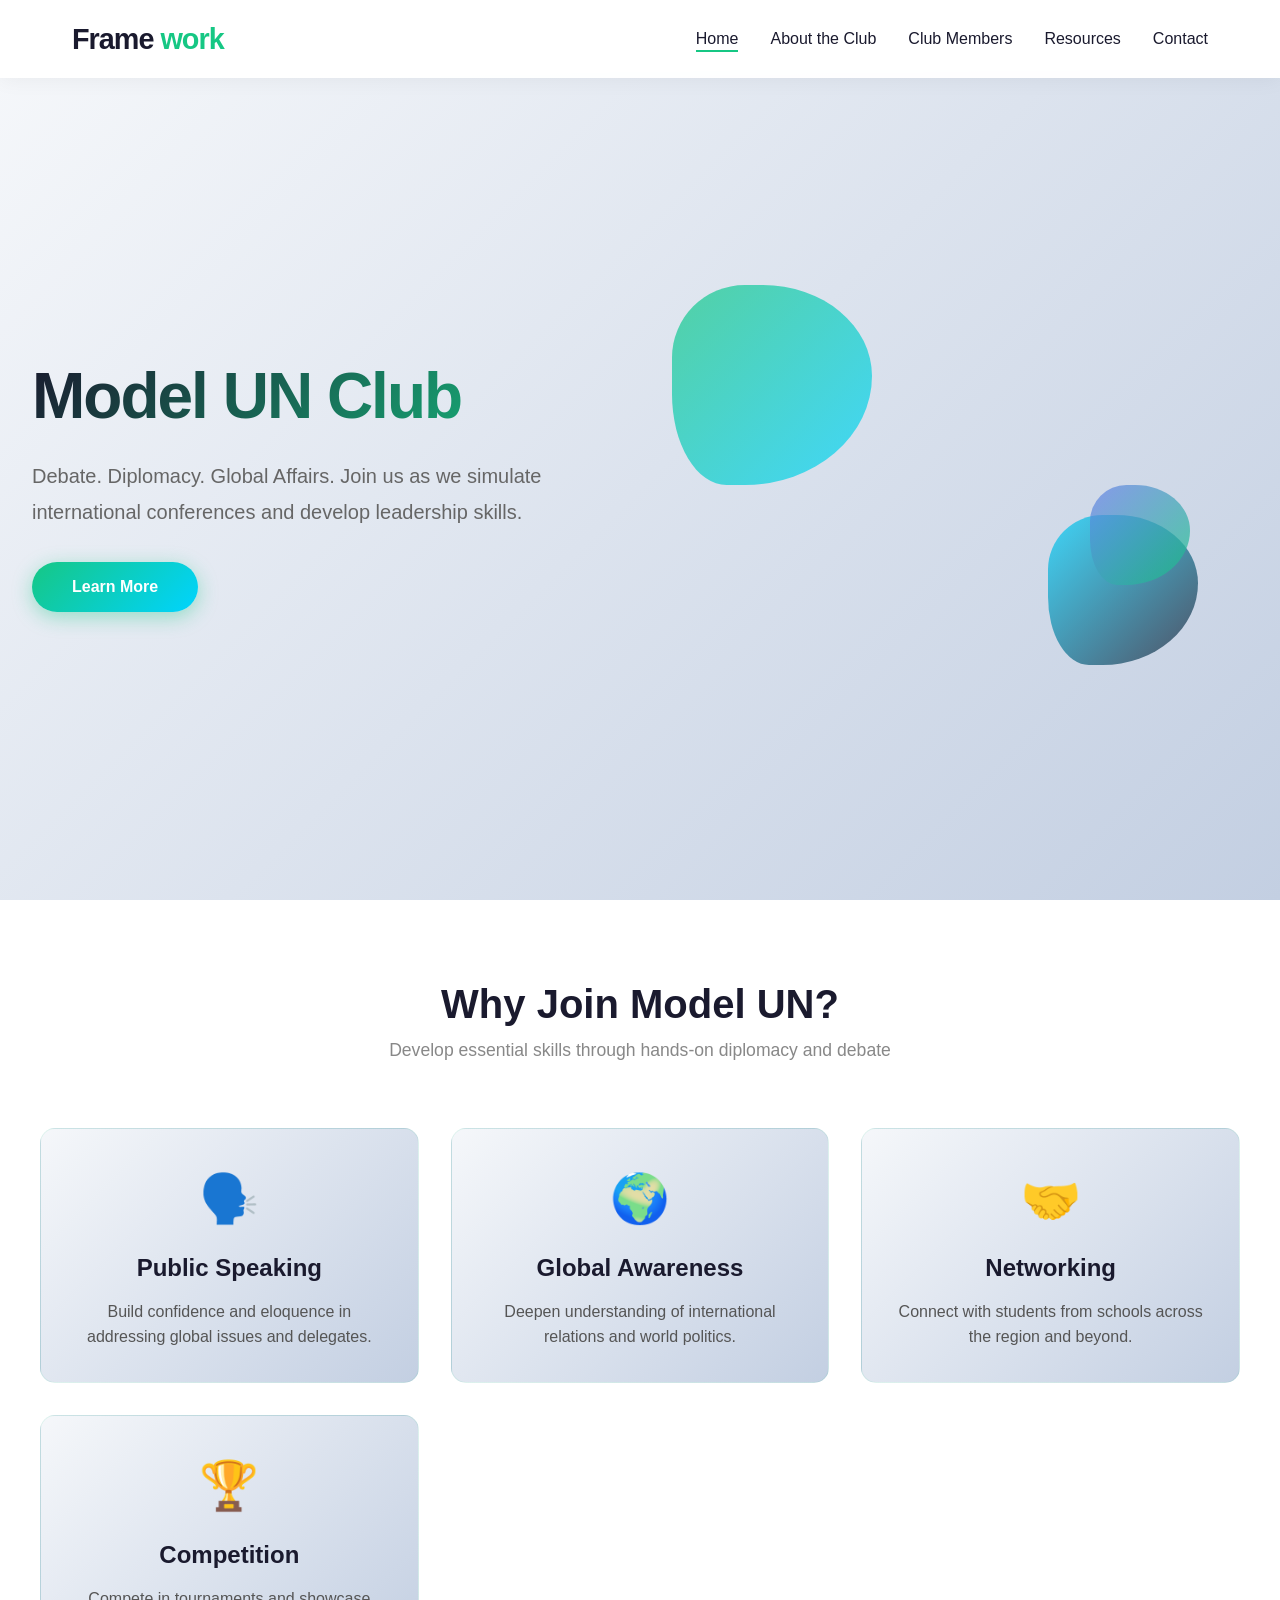
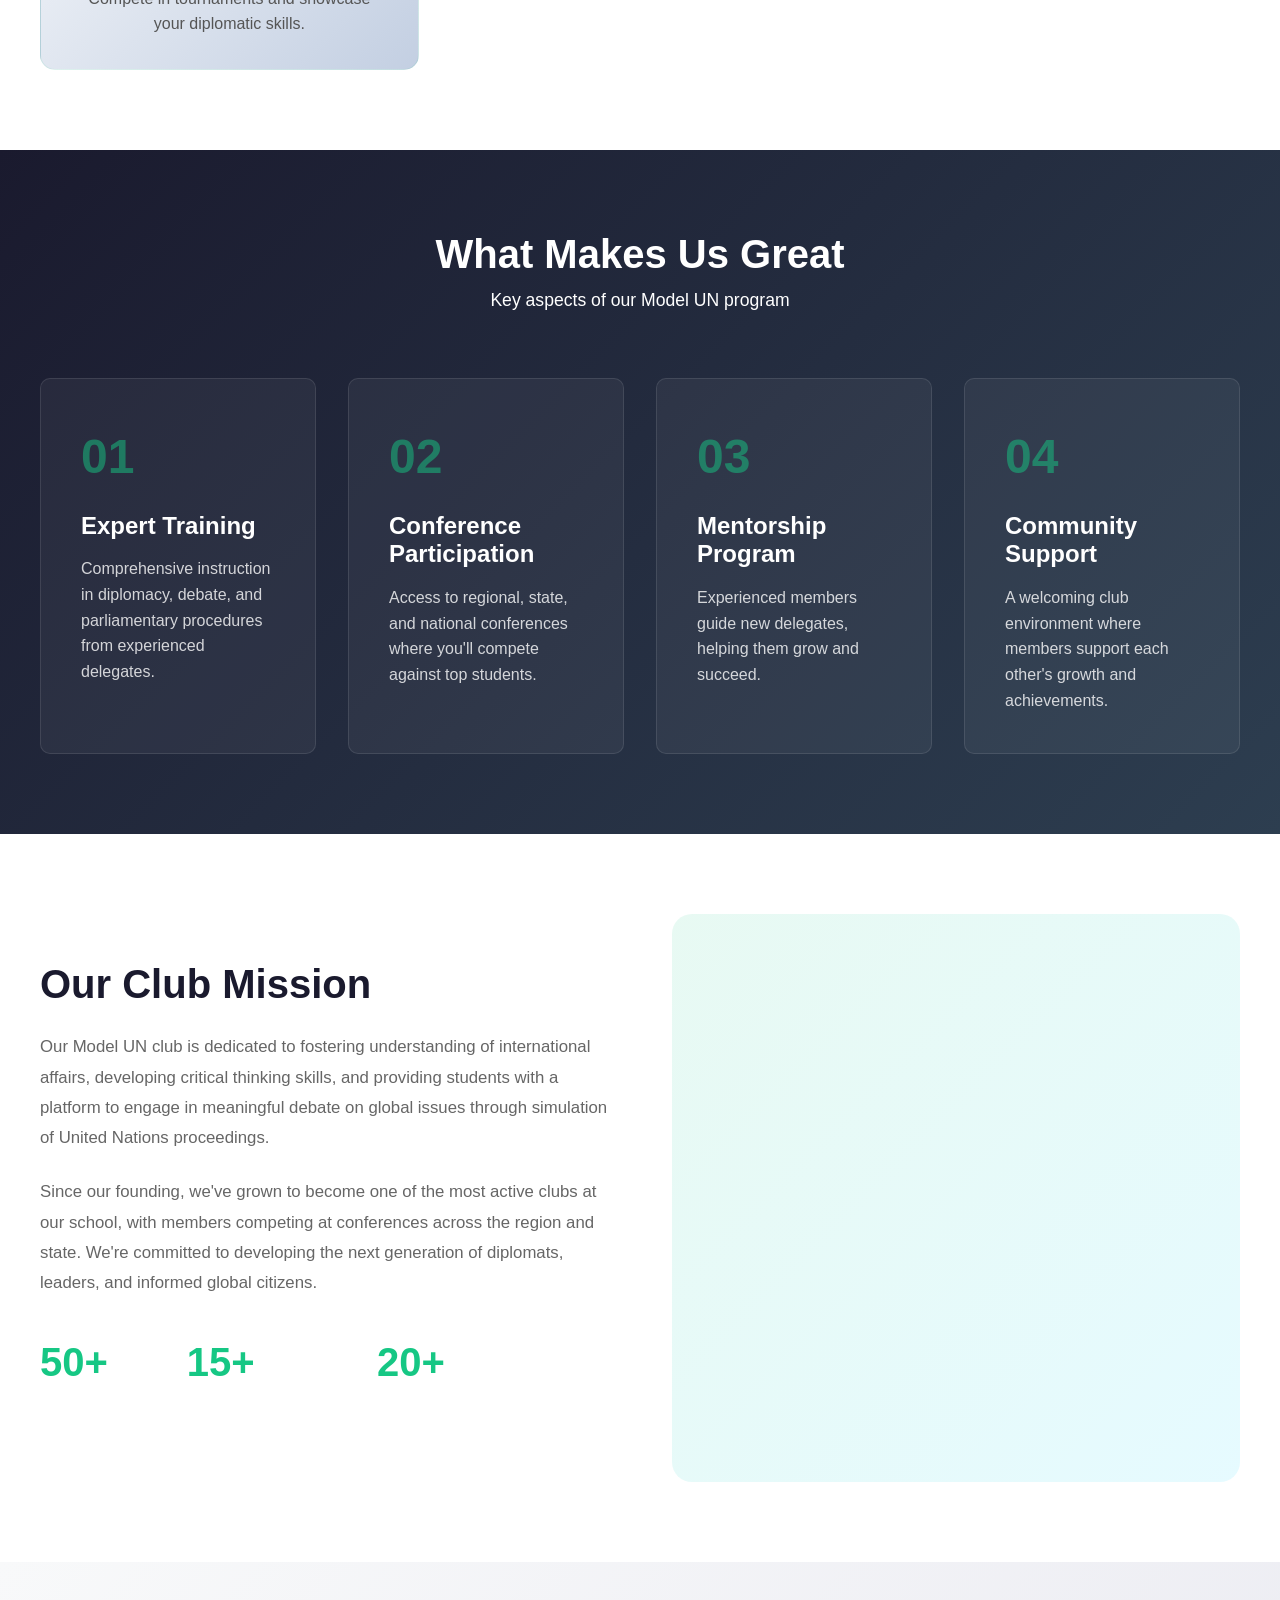
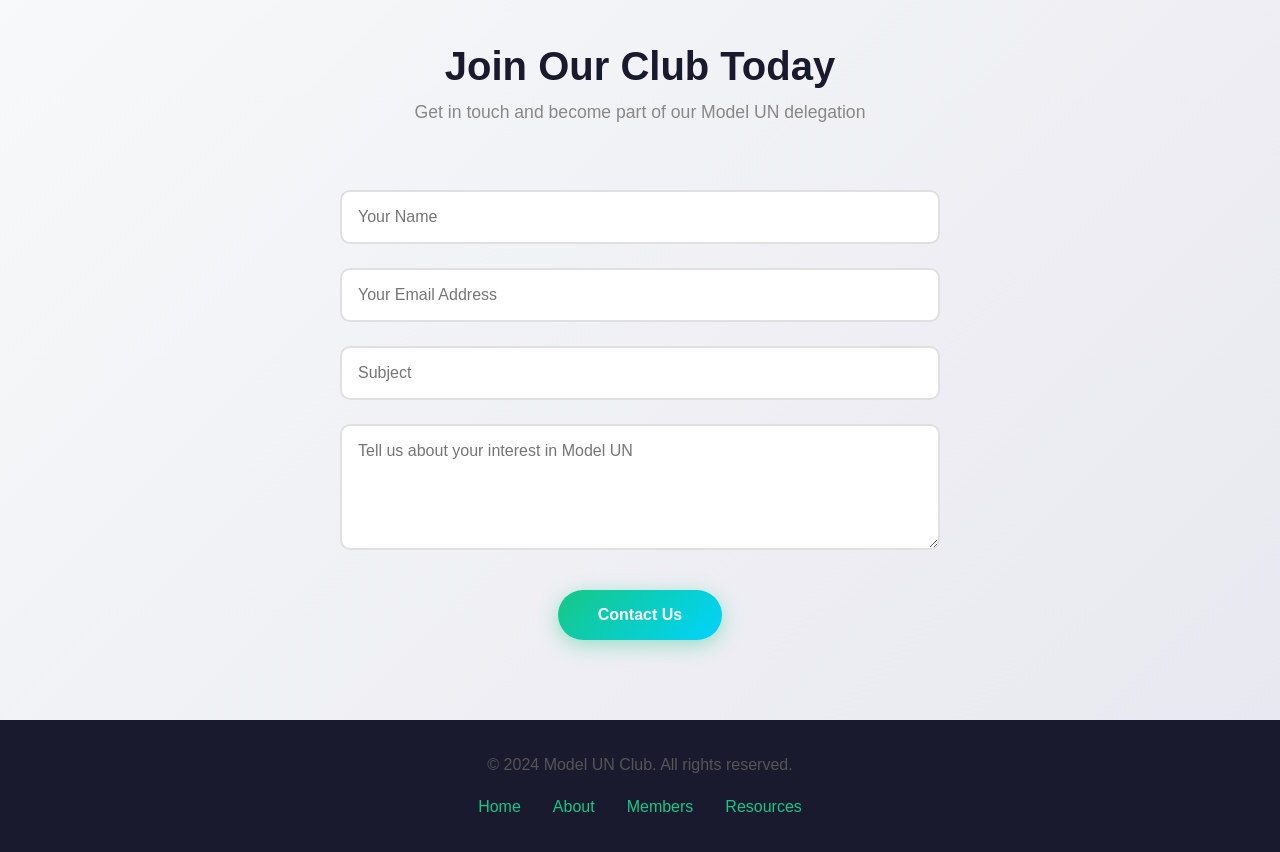
==== index.html @ efb643c0 "more form stuff" ====
<!DOCTYPE html>
<html lang="en">
<head>
    <meta charset="UTF-8">
    <meta name="viewport" content="width=device-width, initial-scale=1.0">
    <title>SSSAS Model UN</title>
    <link rel="stylesheet" href="styles.css">
</head>
<body>
    <!-- Navigation Bar -->
    <nav class="navbar" id="navbar">
        <div class="nav-container">
            <div class="nav-logo">
                <span class="logo-text">Frame</span>
                <span class="logo-accent">work</span>
            </div>
            <ul class="nav-links" id="navLinks">
                <li><a href="index.html" class="nav-link active" data-section="home">Home</a></li>
                <li><a href="about-club.html" class="nav-link" data-section="about-club">About the Club</a></li>
                <li><a href="members.html" class="nav-link" data-section="members">Club Members</a></li>
                <li><a href="resources.html" class="nav-link" data-section="resources">Resources</a></li>
                <li><a href="#contact" class="nav-link" data-section="contact">Contact</a></li>
            </ul>
            <div class="hamburger" id="hamburger">
                <span></span>
                <span></span>
                <span></span>
            </div>
        </div>
    </nav>

    <!-- Main Content -->
    <main>
        <!-- Hero Section -->
        <section id="home" class="section hero-section">
            <div class="hero-content">
                <h1 class="hero-title">Model UN Club</h1>
                <p class="hero-subtitle">Debate. Diplomacy. Global Affairs. Join us as we simulate international conferences and develop leadership skills.</p>
                <button class="cta-button" onclick="scrollToSection('features')">Learn More</button>
            </div>
            <div class="hero-visual">
                <div class="floating-shape shape-1"></div>
                <div class="floating-shape shape-2"></div>
                <div class="floating-shape shape-3"></div>
            </div>
        </section>

        <!-- Features Section -->
        <section id="features" class="section features-section">
            <div class="section-header">
                <h2>Why Join Model UN?</h2>
                <p>Develop essential skills through hands-on diplomacy and debate</p>
            </div>
            <div class="features-grid">
                <div class="feature-card">
                    <div class="feature-icon">🗣️</div>
                    <h3>Public Speaking</h3>
                    <p>Build confidence and eloquence in addressing global issues and delegates.</p>
                </div>
                <div class="feature-card">
                    <div class="feature-icon">🌍</div>
                    <h3>Global Awareness</h3>
                    <p>Deepen understanding of international relations and world politics.</p>
                </div>
                <div class="feature-card">
                    <div class="feature-icon">🤝</div>
                    <h3>Networking</h3>
                    <p>Connect with students from schools across the region and beyond.</p>
                </div>
                <div class="feature-card">
                    <div class="feature-icon">🏆</div>
                    <h3>Competition</h3>
                    <p>Compete in tournaments and showcase your diplomatic skills.</p>
                </div>
            </div>
        </section>

        <!-- Services Section -->
        <section id="services" class="section services-section">
            <div class="section-header">
                <h2>What Makes Us Great</h2>
                <p>Key aspects of our Model UN program</p>
            </div>
            <div class="services-container">
                <div class="service-item">
                    <div class="service-number">01</div>
                    <h3>Expert Training</h3>
                    <p>Comprehensive instruction in diplomacy, debate, and parliamentary procedures from experienced delegates.</p>
                </div>
                <div class="service-item">
                    <div class="service-number">02</div>
                    <h3>Conference Participation</h3>
                    <p>Access to regional, state, and national conferences where you'll compete against top students.</p>
                </div>
                <div class="service-item">
                    <div class="service-number">03</div>
                    <h3>Mentorship Program</h3>
                    <p>Experienced members guide new delegates, helping them grow and succeed.</p>
                </div>
                <div class="service-item">
                    <div class="service-number">04</div>
                    <h3>Community Support</h3>
                    <p>A welcoming club environment where members support each other's growth and achievements.</p>
                </div>
            </div>
        </section>

        <!-- About Section -->
        <section id="about" class="section about-section">
            <div class="about-content">
                <div class="about-text">
                    <h2>Our Club Mission</h2>
                    <p>Our Model UN club is dedicated to fostering understanding of international affairs, developing critical thinking skills, and providing students with a platform to engage in meaningful debate on global issues through simulation of United Nations proceedings.</p>
                    <p>Since our founding, we've grown to become one of the most active clubs at our school, with members competing at conferences across the region and state. We're committed to developing the next generation of diplomats, leaders, and informed global citizens.</p>
                    <div class="about-stats">
                        <div class="stat">
                            <span class="stat-number">50+</span>
                            <span class="stat-label">Active Members</span>
                        </div>
                        <div class="stat">
                            <span class="stat-number">15+</span>
                            <span class="stat-label">Conferences Attended</span>
                        </div>
                        <div class="stat">
                            <span class="stat-number">20+</span>
                            <span class="stat-label">Awards Won</span>
                        </div>
                    </div>
                </div>
                <div class="about-visual">
                    <div class="visual-element"></div>
                </div>
            </div>
        </section>

        <!-- Contact Section -->
        <section id="contact" class="section contact-section"> 
            <div class="section-header"> 
              <h2>Join Our Club Today</h2> 
              <p>Get in touch and become part of our Model UN delegation</p> 
            </div> 
            
            <form class="contact-form" id="contactForm" action="https://api.web3forms.com/submit" method="POST"> 
              <!-- Web3Forms Access Key -->
              <input type="hidden" name="access_key" value="5b0e07a8-ad11-49f1-944d-abac308a401e"> 
          
              <!-- Name Field -->
              <div class="form-group"> 
                <input type="text" placeholder="Your Name" name="name" required> 
              </div> 
          
              <!-- Email Field -->
              <div class="form-group"> 
                <input type="email" id="email" placeholder="Your Email Address" name="email" required> 
              </div> 
          
              <!-- Subject Field (Added this back for you) -->
              <div class="form-group"> 
                <input type="text" placeholder="Subject" name="subject" required> 
              </div>
          
              <!-- Message Field (Cleaned up the duplicate) -->
              <div class="form-group"> 
                <textarea placeholder="Tell us about your interest in Model UN" rows="5" name="message" required></textarea> 
              </div> 
          
              <button type="submit" class="cta-button">Contact Us</button> 
            </form> 
          </section>
          

        <!-- <form action="https://api.web3forms.com/submit" method="POST">
            <input type="hidden" name="access_key" value="5b0e07a8-ad11-49f1-944d-abac308a401e">
            <input type="text" name="name" required>
            <input type="email" name="email" required>
            <textarea name="message" required></textarea>
            <button type="submit">Submit</button>
          </form> -->
    </main>

    <!-- Footer -->
    <footer class="footer">
        <div class="footer-content">
            <p>&copy; 2024 Model UN Club. All rights reserved.</p>
            <div class="footer-links">
                <a href="index.html">Home</a>
                <a href="about-club.html">About</a>
                <a href="members.html">Members</a>
                <a href="resources.html">Resources</a>
            </div>
        </div>
    </footer>

    <script src="script.js"></script>
</body>
</html>
---- styles.css ----
/* ===== CSS Variables & Theme ===== */
:root {
    --primary-color: #1a1a2e;
    --secondary-color: #16c784;
    --accent-color: #00d4ff;
    --text-light: #ffffff;
    --text-dark: #1a1a2e;
    --bg-light: #f8f9fa;
    --bg-dark: #0f1419;
    --border-color: #e0e0e0;
    --shadow: 0 10px 40px rgba(0, 0, 0, 0.1);
    --shadow-lg: 0 20px 60px rgba(0, 0, 0, 0.2);
    --transition: all 0.3s cubic-bezier(0.4, 0, 0.2, 1);
}

/* ===== Global Styles ===== */
* {
    margin: 0;
    padding: 0;
    box-sizing: border-box;
}

html {
    scroll-behavior: smooth;
}

body {
    font-family: 'Segoe UI', Tahoma, Geneva, Verdana, sans-serif;
    line-height: 1.6;
    color: var(--text-dark);
    background-color: var(--bg-light);
    overflow-x: hidden;
}

/* ===== Typography ===== */
h1, h2, h3, h4, h5, h6 {
    font-weight: 700;
    line-height: 1.2;
    margin-bottom: 1rem;
}

h1 {
    font-size: 3.5rem;
    letter-spacing: -2px;
}

h2 {
    font-size: 2.5rem;
}

h3 {
    font-size: 1.5rem;
}

p {
    font-size: 1rem;
    color: #555;
}

/* ===== Navigation Bar ===== */
.navbar {
    position: fixed;
    top: 0;
    width: 100%;
    background: rgba(255, 255, 255, 0.95);
    backdrop-filter: blur(10px);
    box-shadow: 0 2px 20px rgba(0, 0, 0, 0.05);
    z-index: 1000;
    transition: var(--transition);
}

.navbar.scrolled {
    background: rgba(255, 255, 255, 0.98);
    box-shadow: 0 4px 30px rgba(0, 0, 0, 0.1);
}

.nav-container {
    max-width: 1200px;
    margin: 0 auto;
    padding: 1rem 2rem;
    display: flex;
    justify-content: space-between;
    align-items: center;
}

.nav-logo {
    font-size: 1.8rem;
    font-weight: 800;
    letter-spacing: -1px;
    cursor: pointer;
}

.logo-text {
    color: var(--primary-color);
}

.logo-accent {
    color: var(--secondary-color);
}

.nav-links {
    display: flex;
    list-style: none;
    gap: 2rem;
}

.nav-link {
    text-decoration: none;
    color: var(--text-dark);
    font-weight: 500;
    position: relative;
    transition: var(--transition);
}

.nav-link::after {
    content: '';
    position: absolute;
    bottom: -5px;
    left: 0;
    width: 0;
    height: 2px;
    background: var(--secondary-color);
    transition: var(--transition);
}

.nav-link:hover::after,
.nav-link.active::after {
    width: 100%;
}

.hamburger {
    display: none;
    flex-direction: column;
    cursor: pointer;
}

.hamburger span {
    width: 25px;
    height: 3px;
    background: var(--primary-color);
    margin: 5px 0;
    transition: var(--transition);
}

/* ===== Main Content ===== */
main {
    margin-top: 70px;
}

.section {
    padding: 80px 2rem;
    scroll-margin-top: 80px;
}

/* ===== Hero Section ===== */
.hero-section {
    background: linear-gradient(135deg, #f5f7fa 0%, #c3cfe2 100%);
    min-height: calc(100vh - 70px);
    display: flex;
    align-items: center;
    justify-content: space-between;
    gap: 4rem;
    position: relative;
    overflow: hidden;
}

.hero-content {
    flex: 1;
    max-width: 600px;
    z-index: 10;
    animation: slideInLeft 0.8s ease-out;
}

.hero-title {
    font-size: 4rem;
    margin-bottom: 1.5rem;
    background: linear-gradient(135deg, var(--primary-color) 0%, var(--secondary-color) 100%);
    -webkit-background-clip: text;
    -webkit-text-fill-color: transparent;
    background-clip: text;
}

.hero-subtitle {
    font-size: 1.25rem;
    color: #666;
    margin-bottom: 2rem;
    line-height: 1.8;
}

.cta-button {
    background: linear-gradient(135deg, var(--secondary-color) 0%, var(--accent-color) 100%);
    color: white;
    border: none;
    padding: 1rem 2.5rem;
    font-size: 1rem;
    font-weight: 600;
    border-radius: 50px;
    cursor: pointer;
    transition: var(--transition);
    box-shadow: 0 5px 20px rgba(22, 199, 132, 0.4);
}

.cta-button:hover {
    transform: translateY(-2px);
    box-shadow: 0 8px 30px rgba(22, 199, 132, 0.6);
}

.cta-button:active {
    transform: translateY(0);
}

.hero-visual {
    flex: 1;
    position: relative;
    height: 400px;
    z-index: 5;
}

.floating-shape {
    position: absolute;
    border-radius: 40% 60% 70% 30% / 40% 50% 60% 50%;
    opacity: 0.7;
    animation: float 6s ease-in-out infinite;
}

.shape-1 {
    width: 200px;
    height: 200px;
    background: linear-gradient(135deg, var(--secondary-color) 0%, var(--accent-color) 100%);
    top: 0;
    left: 0;
    animation-delay: 0s;
}

.shape-2 {
    width: 150px;
    height: 150px;
    background: linear-gradient(135deg, var(--accent-color) 0%, var(--primary-color) 100%);
    bottom: 20px;
    right: 50px;
    animation-delay: 2s;
}

.shape-3 {
    width: 100px;
    height: 100px;
    background: linear-gradient(135deg, #667eea 0%, var(--secondary-color) 100%);
    top: 50%;
    right: 10%;
    animation-delay: 4s;
}

/* ===== Features Section ===== */
.features-section {
    background: white;
}

.section-header {
    text-align: center;
    margin-bottom: 4rem;
}

.section-header h2 {
    margin-bottom: 0.5rem;
    color: var(--primary-color);
}

.section-header p {
    font-size: 1.1rem;
    color: #888;
}

.features-grid {
    display: grid;
    grid-template-columns: repeat(auto-fit, minmax(280px, 1fr));
    gap: 2rem;
    max-width: 1200px;
    margin: 0 auto;
}

.feature-card {
    background: linear-gradient(135deg, #f5f7fa 0%, #c3cfe2 100%);
    padding: 2rem;
    border-radius: 15px;
    text-align: center;
    transition: var(--transition);
    cursor: pointer;
    border: 1px solid rgba(22, 199, 132, 0.1);
}

.feature-card:hover {
    transform: translateY(-10px);
    box-shadow: 0 15px 40px rgba(22, 199, 132, 0.15);
    background: linear-gradient(135deg, #f0f4f8 0%, #d7e3f0 100%);
}

.feature-icon {
    font-size: 3rem;
    margin-bottom: 1rem;
    display: inline-block;
    animation: bounce 2s ease-in-out infinite;
}

.feature-card h3 {
    color: var(--primary-color);
    margin-bottom: 1rem;
}

/* ===== Services Section ===== */
.services-section {
    background: linear-gradient(135deg, var(--primary-color) 0%, #2d3e50 100%);
    color: white;
}

.services-section .section-header h2,
.services-section .section-header p {
    color: white;
}

.services-container {
    display: grid;
    grid-template-columns: repeat(auto-fit, minmax(250px, 1fr));
    gap: 2rem;
    max-width: 1200px;
    margin: 0 auto;
}

.service-item {
    background: rgba(255, 255, 255, 0.05);
    padding: 2.5rem;
    border-radius: 10px;
    border: 1px solid rgba(255, 255, 255, 0.1);
    transition: var(--transition);
    cursor: pointer;
}

.service-item:hover {
    background: rgba(22, 199, 132, 0.1);
    border-color: var(--secondary-color);
    transform: translateX(10px);
}

.service-number {
    font-size: 3rem;
    font-weight: 800;
    color: var(--secondary-color);
    margin-bottom: 1rem;
    opacity: 0.5;
}

.service-item h3 {
    color: white;
    margin-bottom: 1rem;
}

.service-item p {
    color: rgba(255, 255, 255, 0.8);
}

/* ===== About Section ===== */
.about-section {
    background: white;
}

.about-content {
    display: flex;
    gap: 4rem;
    align-items: center;
    max-width: 1200px;
    margin: 0 auto;
}

.about-text {
    flex: 1;
}

.about-text h2 {
    color: var(--primary-color);
    margin-bottom: 1.5rem;
}

.about-text p {
    font-size: 1.05rem;
    color: #666;
    line-height: 1.8;
    margin-bottom: 1.5rem;
}

.about-stats {
    display: flex;
    gap: 2rem;
    margin-top: 2rem;
}

.stat {
    display: flex;
    flex-direction: column;
}

.stat-number {
    font-size: 2rem;
    font-weight: 800;
    color: var(--secondary-color);
}

.stat-label {
    font-size: 0.9rem;
    color: #888;
    margin-top: 0.5rem;
}

.about-visual {
    flex: 1;
    position: relative;
}

.visual-element {
    width: 100%;
    aspect-ratio: 1;
    background: linear-gradient(135deg, var(--secondary-color) 0%, var(--accent-color) 100%);
    border-radius: 20px;
    opacity: 0.1;
    animation: pulse 3s ease-in-out infinite;
}

/* ===== Contact Section ===== */
.contact-section {
    background: linear-gradient(135deg, var(--bg-light) 0%, #e8e8f0 100%);
}

.contact-form {
    max-width: 600px;
    margin: 2rem auto 0;
    display: flex;
    flex-direction: column;
    gap: 1.5rem;
}

.form-group {
    display: flex;
    flex-direction: column;
}

.form-group input,
.form-group textarea {
    padding: 1rem;
    border: 2px solid var(--border-color);
    border-radius: 10px;
    font-size: 1rem;
    font-family: inherit;
    transition: var(--transition);
    background: white;
}

.form-group input:focus,
.form-group textarea:focus {
    outline: none;
    border-color: var(--secondary-color);
    box-shadow: 0 0 0 3px rgba(22, 199, 132, 0.1);
}

.contact-form .cta-button {
    margin-top: 1rem;
    align-self: center;
}

/* ===== Footer ===== */
.footer {
    background: var(--primary-color);
    color: white;
    padding: 2rem;
    text-align: center;
}

.footer-content {
    max-width: 1200px;
    margin: 0 auto;
}

.footer-links {
    margin-top: 1rem;
    display: flex;
    justify-content: center;
    gap: 2rem;
}

.footer-links a {
    color: var(--secondary-color);
    text-decoration: none;
    transition: var(--transition);
}

.footer-links a:hover {
    text-decoration: underline;
}

/* ===== Animations ===== */
@keyframes slideInLeft {
    from {
        opacity: 0;
        transform: translateX(-50px);
    }
    to {
        opacity: 1;
        transform: translateX(0);
    }
}

@keyframes float {
    0%, 100% {
        transform: translateY(0);
    }
    50% {
        transform: translateY(-30px);
    }
}

@keyframes bounce {
    0%, 100% {
        transform: translateY(0);
    }
    50% {
        transform: translateY(-10px);
    }
}

@keyframes pulse {
    0%, 100% {
        transform: scale(1);
    }
    50% {
        transform: scale(1.05);
    }
}

@keyframes fadeIn {
    from {
        opacity: 0;
    }
    to {
        opacity: 1;
    }
}

/* ===== Page Header Styling ===== */
.page-header {
    background: linear-gradient(135deg, var(--primary-color) 0%, #2d3e50 100%);
    color: white;
    padding: 100px 2rem 60px;
    text-align: center;
    margin-top: 70px;
}

.header-content h1 {
    font-size: 3rem;
    margin-bottom: 1rem;
    color: white;
}

.header-content p {
    font-size: 1.2rem;
    color: rgba(255, 255, 255, 0.9);
}

/* ===== Mission Cards Section ===== */
.about-mission {
    background: white;
}

.mission-container {
    display: grid;
    grid-template-columns: repeat(auto-fit, minmax(300px, 1fr));
    gap: 2rem;
    max-width: 1200px;
    margin: 0 auto;
}

.mission-card {
    background: linear-gradient(135deg, #f5f7fa 0%, #e8eef7 100%);
    padding: 2.5rem;
    border-radius: 15px;
    text-align: center;
    border: 2px solid rgba(22, 199, 132, 0.1);
    transition: var(--transition);
}

.mission-card:hover {
    transform: translateY(-5px);
    border-color: var(--secondary-color);
    box-shadow: 0 10px 30px rgba(22, 199, 132, 0.15);
}

.mission-icon {
    font-size: 3rem;
    margin-bottom: 1rem;
    display: inline-block;
}

.mission-card h3 {
    color: var(--primary-color);
    margin-bottom: 1rem;
}

.mission-card p {
    color: #666;
    line-height: 1.8;
}

/* ===== Timeline Section ===== */
.history-section {
    background: linear-gradient(135deg, #f8f9fa 0%, #e8e8f0 100%);
}

.timeline {
    max-width: 800px;
    margin: 0 auto;
    position: relative;
    padding: 2rem 0;
}

.timeline::before {
    content: '';
    position: absolute;
    left: 50%;
    transform: translateX(-50%);
    width: 3px;
    height: 100%;
    background: var(--secondary-color);
}

.timeline-item {
    margin-bottom: 3rem;
    position: relative;
}

.timeline-item:nth-child(odd) {
    margin-left: 0;
    margin-right: 50%;
    padding-right: 2rem;
    text-align: right;
}

.timeline-item:nth-child(even) {
    margin-left: 50%;
    margin-right: 0;
    padding-left: 2rem;
    text-align: left;
}

.timeline-dot {
    position: absolute;
    width: 15px;
    height: 15px;
    background: var(--secondary-color);
    border: 4px solid white;
    border-radius: 50%;
    top: 0;
    right: -37px;
    box-shadow: 0 0 0 4px var(--secondary-color);
}

.timeline-item:nth-child(even) .timeline-dot {
    left: -37px;
    right: auto;
}

.timeline-content {
    background: white;
    padding: 1.5rem;
    border-radius: 10px;
    box-shadow: 0 5px 15px rgba(0, 0, 0, 0.08);
}

.timeline-content h3 {
    color: var(--primary-color);
    margin-bottom: 0.5rem;
}

.timeline-content p {
    color: #666;
}

/* ===== Activities Grid ===== */
.activities-grid {
    display: grid;
    grid-template-columns: repeat(auto-fit, minmax(280px, 1fr));
    gap: 2rem;
    max-width: 1200px;
    margin: 0 auto;
}

.activity-card {
    background: white;
    padding: 2rem;
    border-radius: 15px;
    box-shadow: 0 5px 20px rgba(0, 0, 0, 0.08);
    transition: var(--transition);
    border-left: 4px solid var(--secondary-color);
}

.activity-card:hover {
    transform: translateY(-10px);
    box-shadow: 0 15px 40px rgba(22, 199, 132, 0.2);
}

.activity-number {
    font-size: 2.5rem;
    font-weight: 800;
    color: var(--secondary-color);
    opacity: 0.3;
    margin-bottom: 0.5rem;
}

.activity-card h3 {
    color: var(--primary-color);
    margin-bottom: 1rem;
}

/* ===== Structure Section ===== */
.structure-section {
    background: white;
}

.structure-container {
    display: grid;
    grid-template-columns: repeat(auto-fit, minmax(250px, 1fr));
    gap: 2rem;
    max-width: 1200px;
    margin: 0 auto;
}

.officer-card {
    background: linear-gradient(135deg, var(--primary-color) 0%, #2d3e50 100%);
    color: white;
    padding: 2rem;
    border-radius: 10px;
    text-align: center;
    transition: var(--transition);
}

.officer-card:hover {
    transform: translateY(-5px);
    box-shadow: 0 10px 30px rgba(0, 0, 0, 0.2);
}

.officer-title {
    font-size: 1.3rem;
    font-weight: 700;
    margin-bottom: 1rem;
    color: var(--secondary-color);
}

.officer-card p {
    color: rgba(255, 255, 255, 0.9);
}

/* ===== Committees Section ===== */
.committees-grid {
    display: grid;
    grid-template-columns: repeat(auto-fit, minmax(250px, 1fr));
    gap: 2rem;
    max-width: 1200px;
    margin: 0 auto;
}

.committee-item {
    background: white;
    padding: 2rem;
    border-radius: 10px;
    box-shadow: 0 5px 15px rgba(0, 0, 0, 0.08);
    border-top: 4px solid var(--accent-color);
    transition: var(--transition);
}

.committee-item:hover {
    box-shadow: 0 10px 30px rgba(0, 212, 255, 0.2);
    transform: translateY(-5px);
}

.committee-item h3 {
    color: var(--primary-color);
    margin-bottom: 1rem;
}

/* ===== Stats Section ===== */
.stats-section {
    background: linear-gradient(135deg, var(--primary-color) 0%, #2d3e50 100%);
    color: white;
}

.stats-grid {
    display: grid;
    grid-template-columns: repeat(auto-fit, minmax(200px, 1fr));
    gap: 2rem;
    max-width: 1200px;
    margin: 0 auto;
}

.stat-card {
    background: rgba(255, 255, 255, 0.1);
    padding: 2rem;
    border-radius: 10px;
    text-align: center;
    border: 1px solid rgba(255, 255, 255, 0.2);
    transition: var(--transition);
}

.stat-card:hover {
    background: rgba(22, 199, 132, 0.2);
    border-color: var(--secondary-color);
    transform: translateY(-5px);
}

.stat-number {
    font-size: 2.5rem;
    font-weight: 800;
    color: var(--secondary-color);
    margin-bottom: 0.5rem;
}

.stat-label {
    font-size: 1rem;
    color: rgba(255, 255, 255, 0.9);
}

/* ===== Join Section ===== */
.join-section {
    background: linear-gradient(135deg, #f0f4f8 0%, #d7e3f0 100%);
}

.join-content {
    max-width: 900px;
    margin: 0 auto;
    text-align: center;
}

.join-content h2 {
    color: var(--primary-color);
    margin-bottom: 1rem;
}

.join-content > p {
    font-size: 1.1rem;
    color: #666;
    margin-bottom: 2rem;
}

.join-details {
    display: grid;
    grid-template-columns: repeat(auto-fit, minmax(200px, 1fr));
    gap: 2rem;
    margin: 2rem 0 2rem 0;
}

.join-item {
    background: white;
    padding: 1.5rem;
    border-radius: 10px;
    box-shadow: 0 5px 15px rgba(0, 0, 0, 0.08);
}

.join-item h4 {
    color: var(--secondary-color);
    margin-bottom: 0.5rem;
    font-size: 1.1rem;
}

.join-item p {
    color: #666;
}

/* ===== Member Cards ===== */
.member-card {
    background: white;
    border-radius: 15px;
    padding: 2rem;
    text-align: center;
    box-shadow: 0 5px 20px rgba(0, 0, 0, 0.08);
    transition: var(--transition);
}

.member-card:hover {
    transform: translateY(-10px);
    box-shadow: 0 15px 40px rgba(22, 199, 132, 0.15);
}

.leadership-card {
    border-top: 4px solid var(--secondary-color);
}

.member-image {
    font-size: 3rem;
    margin-bottom: 1rem;
    display: inline-block;
}

.member-card h3,
.member-card h4 {
    color: var(--primary-color);
    margin-bottom: 0.5rem;
}

.member-role {
    color: var(--secondary-color);
    font-weight: 600;
    margin-bottom: 0.5rem;
}

.member-grade,
.member-specialty {
    font-size: 0.9rem;
    color: #888;
}

.member-bio {
    color: #666;
    margin: 1rem 0;
    font-size: 0.95rem;
}

/* ===== Leadership Grid ===== */
.leadership-grid {
    display: grid;
    grid-template-columns: repeat(auto-fit, minmax(280px, 1fr));
    gap: 2rem;
    max-width: 1200px;
    margin: 0 auto;
}

/* ===== Members Grid ===== */
.members-filter {
    display: flex;
    justify-content: center;
    gap: 1rem;
    margin-bottom: 2rem;
    flex-wrap: wrap;
}

.filter-btn {
    background: white;
    color: var(--primary-color);
    border: 2px solid var(--primary-color);
    padding: 0.7rem 1.5rem;
    border-radius: 25px;
    cursor: pointer;
    font-weight: 600;
    transition: var(--transition);
}

.filter-btn:hover {
    background: var(--primary-color);
    color: white;
}

.filter-btn.active {
    background: var(--secondary-color);
    border-color: var(--secondary-color);
    color: white;
}

.members-grid {
    display: grid;
    grid-template-columns: repeat(auto-fill, minmax(250px, 1fr));
    gap: 1.5rem;
    max-width: 1200px;
    margin: 0 auto;
}

/* ===== Role Cards ===== */
.roles-grid {
    display: grid;
    grid-template-columns: repeat(auto-fit, minmax(250px, 1fr));
    gap: 2rem;
    max-width: 1200px;
    margin: 0 auto;
}

.role-card {
    background: linear-gradient(135deg, #f5f7fa 0%, #c3cfe2 100%);
    padding: 2rem;
    border-radius: 15px;
    text-align: center;
    transition: var(--transition);
}

.role-card:hover {
    transform: translateY(-5px);
    box-shadow: 0 10px 30px rgba(22, 199, 132, 0.15);
}

.role-card h3 {
    color: var(--primary-color);
    margin-bottom: 1rem;
}

/* ===== Achievements Section ===== */
.achievements-list {
    max-width: 900px;
    margin: 0 auto;
}

.achievement-item {
    display: flex;
    gap: 1.5rem;
    padding: 1.5rem;
    background: white;
    border-radius: 10px;
    margin-bottom: 1.5rem;
    box-shadow: 0 5px 15px rgba(0, 0, 0, 0.08);
    border-left: 4px solid var(--secondary-color);
    transition: var(--transition);
}

.achievement-item:hover {
    transform: translateX(5px);
    box-shadow: 0 10px 25px rgba(22, 199, 132, 0.15);
}

.achievement-badge {
    font-size: 2rem;
    min-width: 50px;
    display: flex;
    align-items: center;
}

.achievement-text h4 {
    color: var(--primary-color);
    margin-bottom: 0.5rem;
}

.achievement-text p {
    color: #888;
    font-size: 0.9rem;
}

/* ===== CTA Section ===== */
.cta-section {
    background: linear-gradient(135deg, var(--secondary-color) 0%, var(--accent-color) 100%);
    color: white;
    text-align: center;
}

.cta-content h2 {
    color: white;
    margin-bottom: 1rem;
}

.cta-content p {
    color: rgba(255, 255, 255, 0.9);
    margin-bottom: 2rem;
    font-size: 1.1rem;
}

/* ===== Resources Section ===== */
.quicklinks-grid {
    display: grid;
    grid-template-columns: repeat(auto-fit, minmax(250px, 1fr));
    gap: 2rem;
    max-width: 1200px;
    margin: 0 auto;
}

.quicklink-card {
    background: white;
    padding: 2rem;
    border-radius: 15px;
    text-align: center;
    box-shadow: 0 5px 20px rgba(0, 0, 0, 0.08);
    transition: var(--transition);
    text-decoration: none;
    color: inherit;
    display: block;
}

.quicklink-card:hover {
    transform: translateY(-10px);
    box-shadow: 0 15px 40px rgba(22, 199, 132, 0.15);
}

.quicklink-icon {
    font-size: 3rem;
    margin-bottom: 1rem;
    display: inline-block;
}

.quicklink-card h3 {
    color: var(--primary-color);
    margin-bottom: 0.5rem;
}

/* ===== Training Section ===== */
.training-section {
    background: white;
}

.training-tabs {
    max-width: 1200px;
    margin: 0 auto;
}

.tab-buttons {
    display: flex;
    gap: 1rem;
    margin-bottom: 2rem;
    flex-wrap: wrap;
    justify-content: center;
}

.tab-btn {
    background: white;
    color: var(--primary-color);
    border: 2px solid var(--primary-color);
    padding: 0.8rem 2rem;
    border-radius: 25px;
    cursor: pointer;
    font-weight: 600;
    transition: var(--transition);
    font-size: 1rem;
}

.tab-btn:hover {
    background: var(--primary-color);
    color: white;
}

.tab-btn.active {
    background: var(--secondary-color);
    border-color: var(--secondary-color);
    color: white;
}

.tab-content {
    display: none;
    animation: fadeIn 0.3s ease-out;
}

.tab-content.active {
    display: block;
}

.resource-item {
    background: linear-gradient(135deg, #f5f7fa 0%, #e8e8f0 100%);
    padding: 1.5rem;
    margin-bottom: 1.5rem;
    border-radius: 10px;
    border-left: 4px solid var(--secondary-color);
}

.resource-item h4 {
    color: var(--primary-color);
    margin-bottom: 1rem;
}

.resource-item ul,
.resource-item ol {
    margin-left: 1.5rem;
    color: #666;
}

.resource-item li {
    margin-bottom: 0.7rem;
    line-height: 1.6;
}

/* ===== External Resources ===== */
.external-resources-section {
    background: linear-gradient(135deg, #f8f9fa 0%, #e8e8f0 100%);
}

.resources-list {
    max-width: 1200px;
    margin: 0 auto;
}

.resource-category {
    margin-bottom: 2.5rem;
}

.resource-category h3 {
    color: var(--primary-color);
    margin-bottom: 1.5rem;
    font-size: 1.5rem;
}

.resource-links {
    display: grid;
    grid-template-columns: repeat(auto-fit, minmax(280px, 1fr));
    gap: 1.5rem;
}

.resource-link {
    background: white;
    padding: 1.5rem;
    border-radius: 10px;
    text-decoration: none;
    color: inherit;
    box-shadow: 0 5px 15px rgba(0, 0, 0, 0.08);
    transition: var(--transition);
    border-top: 3px solid var(--secondary-color);
}

.resource-link:hover {
    transform: translateY(-5px);
    box-shadow: 0 10px 30px rgba(22, 199, 132, 0.15);
}

.resource-link strong {
    color: var(--primary-color);
    display: block;
    margin-bottom: 0.5rem;
}

.resource-link p {
    color: #888;
    font-size: 0.9rem;
}

/* ===== Documents Section ===== */
.documents-grid {
    display: grid;
    grid-template-columns: repeat(auto-fit, minmax(220px, 1fr));
    gap: 1.5rem;
    max-width: 1200px;
    margin: 0 auto;
}

.document-item {
    background: white;
    padding: 1.5rem;
    border-radius: 10px;
    text-align: center;
    box-shadow: 0 5px 15px rgba(0, 0, 0, 0.08);
    transition: var(--transition);
}

.document-item:hover {
    transform: translateY(-5px);
    box-shadow: 0 10px 30px rgba(22, 199, 132, 0.15);
}

.document-icon {
    font-size: 2.5rem;
    margin-bottom: 1rem;
    display: inline-block;
}

.document-item h4 {
    color: var(--primary-color);
    margin-bottom: 0.5rem;
    font-size: 1rem;
}

.document-item p {
    color: #888;
    font-size: 0.9rem;
    margin-bottom: 1rem;
}

.download-btn {
    background: var(--secondary-color);
    color: white;
    border: none;
    padding: 0.6rem 1.2rem;
    border-radius: 20px;
    cursor: pointer;
    font-weight: 600;
    font-size: 0.9rem;
    transition: var(--transition);
}

.download-btn:hover {
    background: var(--accent-color);
    transform: scale(1.05);
}

/* ===== Videos Section ===== */
.videos-grid {
    display: grid;
    grid-template-columns: repeat(auto-fit, minmax(250px, 1fr));
    gap: 2rem;
    max-width: 1200px;
    margin: 0 auto;
}

.video-card {
    background: white;
    border-radius: 10px;
    overflow: hidden;
    box-shadow: 0 5px 15px rgba(0, 0, 0, 0.08);
    transition: var(--transition);
}

.video-card:hover {
    transform: translateY(-5px);
    box-shadow: 0 10px 30px rgba(22, 199, 132, 0.15);
}

.video-placeholder {
    background: linear-gradient(135deg, var(--secondary-color) 0%, var(--accent-color) 100%);
    color: white;
    height: 150px;
    display: flex;
    align-items: center;
    justify-content: center;
    font-size: 3rem;
}

.video-card h4 {
    color: var(--primary-color);
    padding: 1rem 1.5rem 0;
}

.video-card p {
    color: #888;
    padding: 0 1.5rem 1.5rem;
    font-size: 0.95rem;
}

/* ===== FAQ Section ===== */
.faq-section {
    background: white;
}

.faq-container {
    max-width: 900px;
    margin: 0 auto;
}

.faq-item {
    background: linear-gradient(135deg, #f5f7fa 0%, #e8e8f0 100%);
    padding: 1.5rem;
    margin-bottom: 1.5rem;
    border-radius: 10px;
    border-left: 4px solid var(--secondary-color);
    transition: var(--transition);
}

.faq-item:hover {
    box-shadow: 0 5px 15px rgba(22, 199, 132, 0.15);
}

.faq-item h4 {
    color: var(--primary-color);
    margin-bottom: 0.7rem;
    cursor: pointer;
}

.faq-item p {
    color: #666;
}

/* ===== Events Section ===== */
.events-list {
    max-width: 1000px;
    margin: 0 auto;
}

.event-item {
    display: flex;
    gap: 2rem;
    background: white;
    padding: 2rem;
    margin-bottom: 2rem;
    border-radius: 10px;
    box-shadow: 0 5px 15px rgba(0, 0, 0, 0.08);
    transition: var(--transition);
    border-left: 4px solid var(--secondary-color);
}

.event-item:hover {
    transform: translateX(5px);
    box-shadow: 0 10px 30px rgba(22, 199, 132, 0.15);
}

.event-date {
    background: linear-gradient(135deg, var(--secondary-color) 0%, var(--accent-color) 100%);
    color: white;
    padding: 1.5rem;
    border-radius: 10px;
    text-align: center;
    min-width: 100px;
    display: flex;
    flex-direction: column;
    justify-content: center;
}

.event-date .month {
    font-weight: 700;
    font-size: 0.9rem;
}

.event-date .day {
    font-size: 1.8rem;
    font-weight: 800;
}

.event-details h4 {
    color: var(--primary-color);
    margin-bottom: 0.5rem;
}

.event-details p {
    color: #666;
    font-size: 0.95rem;
    margin-bottom: 0.3rem;
}

/* ===== Responsive Design ===== */
@media (max-width: 768px) {
    .nav-links {
        display: none;
        position: absolute;
        top: 70px;
        left: 0;
        width: 100%;
        background: white;
        flex-direction: column;
        gap: 0;
        padding: 1rem 0;
        box-shadow: 0 5px 20px rgba(0, 0, 0, 0.1);
    }

    .nav-links.active {
        display: flex;
    }

    .nav-link {
        padding: 1rem 2rem;
        border-bottom: 1px solid var(--border-color);
    }

    .hamburger {
        display: flex;
    }

    .hamburger.active span:nth-child(1) {
        transform: rotate(45deg) translate(10px, 10px);
    }

    .hamburger.active span:nth-child(2) {
        opacity: 0;
    }

    .hamburger.active span:nth-child(3) {
        transform: rotate(-45deg) translate(8px, -8px);
    }

    h1 {
        font-size: 2.5rem;
    }

    h2 {
        font-size: 1.8rem;
    }

    .section {
        padding: 60px 1.5rem;
    }

    .hero-section {
        flex-direction: column;
        text-align: center;
        gap: 2rem;
    }

    .hero-visual {
        height: 250px;
    }

    .floating-shape {
        display: none;
    }

    .about-content {
        flex-direction: column;
        gap: 2rem;
    }

    .about-stats {
        flex-wrap: wrap;
    }

    .features-grid {
        grid-template-columns: 1fr;
    }

    .services-container {
        grid-template-columns: 1fr;
    }

    .timeline::before {
        left: 20px;
    }

    .timeline-item,
    .timeline-item:nth-child(odd),
    .timeline-item:nth-child(even) {
        margin: 0;
        padding: 1rem 0 1rem 60px;
        text-align: left;
    }

    .timeline-dot {
        left: 0;
        right: auto;
    }

    .timeline-item:nth-child(even) .timeline-dot {
        left: 0;
    }

    .page-header {
        padding: 80px 1.5rem 40px;
    }

    .header-content h1 {
        font-size: 2rem;
    }

    .header-content p {
        font-size: 1rem;
    }

    .mission-container {
        grid-template-columns: 1fr;
    }

    .activities-grid {
        grid-template-columns: 1fr;
    }

    .structure-container {
        grid-template-columns: 1fr;
    }

    .committees-grid {
        grid-template-columns: 1fr;
    }

    .stats-grid {
        grid-template-columns: repeat(2, 1fr);
    }

    .join-details {
        grid-template-columns: 1fr;
    }

    .leadership-grid {
        grid-template-columns: 1fr;
    }

    .members-grid {
        grid-template-columns: repeat(2, 1fr);
    }

    .members-filter {
        gap: 0.5rem;
    }

    .filter-btn {
        padding: 0.6rem 1rem;
        font-size: 0.9rem;
    }

    .roles-grid {
        grid-template-columns: 1fr;
    }

    .achievement-item {
        flex-direction: column;
        align-items: center;
        text-align: center;
    }

    .quicklinks-grid {
        grid-template-columns: 1fr;
    }

    .tab-buttons {
        flex-direction: column;
    }

    .tab-btn {
        width: 100%;
    }

    .resource-links {
        grid-template-columns: 1fr;
    }

    .documents-grid {
        grid-template-columns: repeat(2, 1fr);
    }

    .videos-grid {
        grid-template-columns: 1fr;
    }

    .faq-container {
        width: 100%;
    }

    .event-item {
        flex-direction: column;
        gap: 1rem;
    }

    .event-date {
        min-width: auto;
        flex-direction: row;
        gap: 1rem;
    }

    .event-details {
        width: 100%;
    }
}

@media (max-width: 480px) {
    .nav-container {
        padding: 0.8rem 1rem;
    }

    .logo-text, .logo-accent {
        font-size: 1.5rem;
    }

    h1 {
        font-size: 2rem;
    }

    h2 {
        font-size: 1.5rem;
    }

    .hero-subtitle {
        font-size: 1rem;
    }

    .cta-button {
        padding: 0.8rem 2rem;
        font-size: 0.9rem;
    }

    .contact-form {
        max-width: 100%;
    }
}
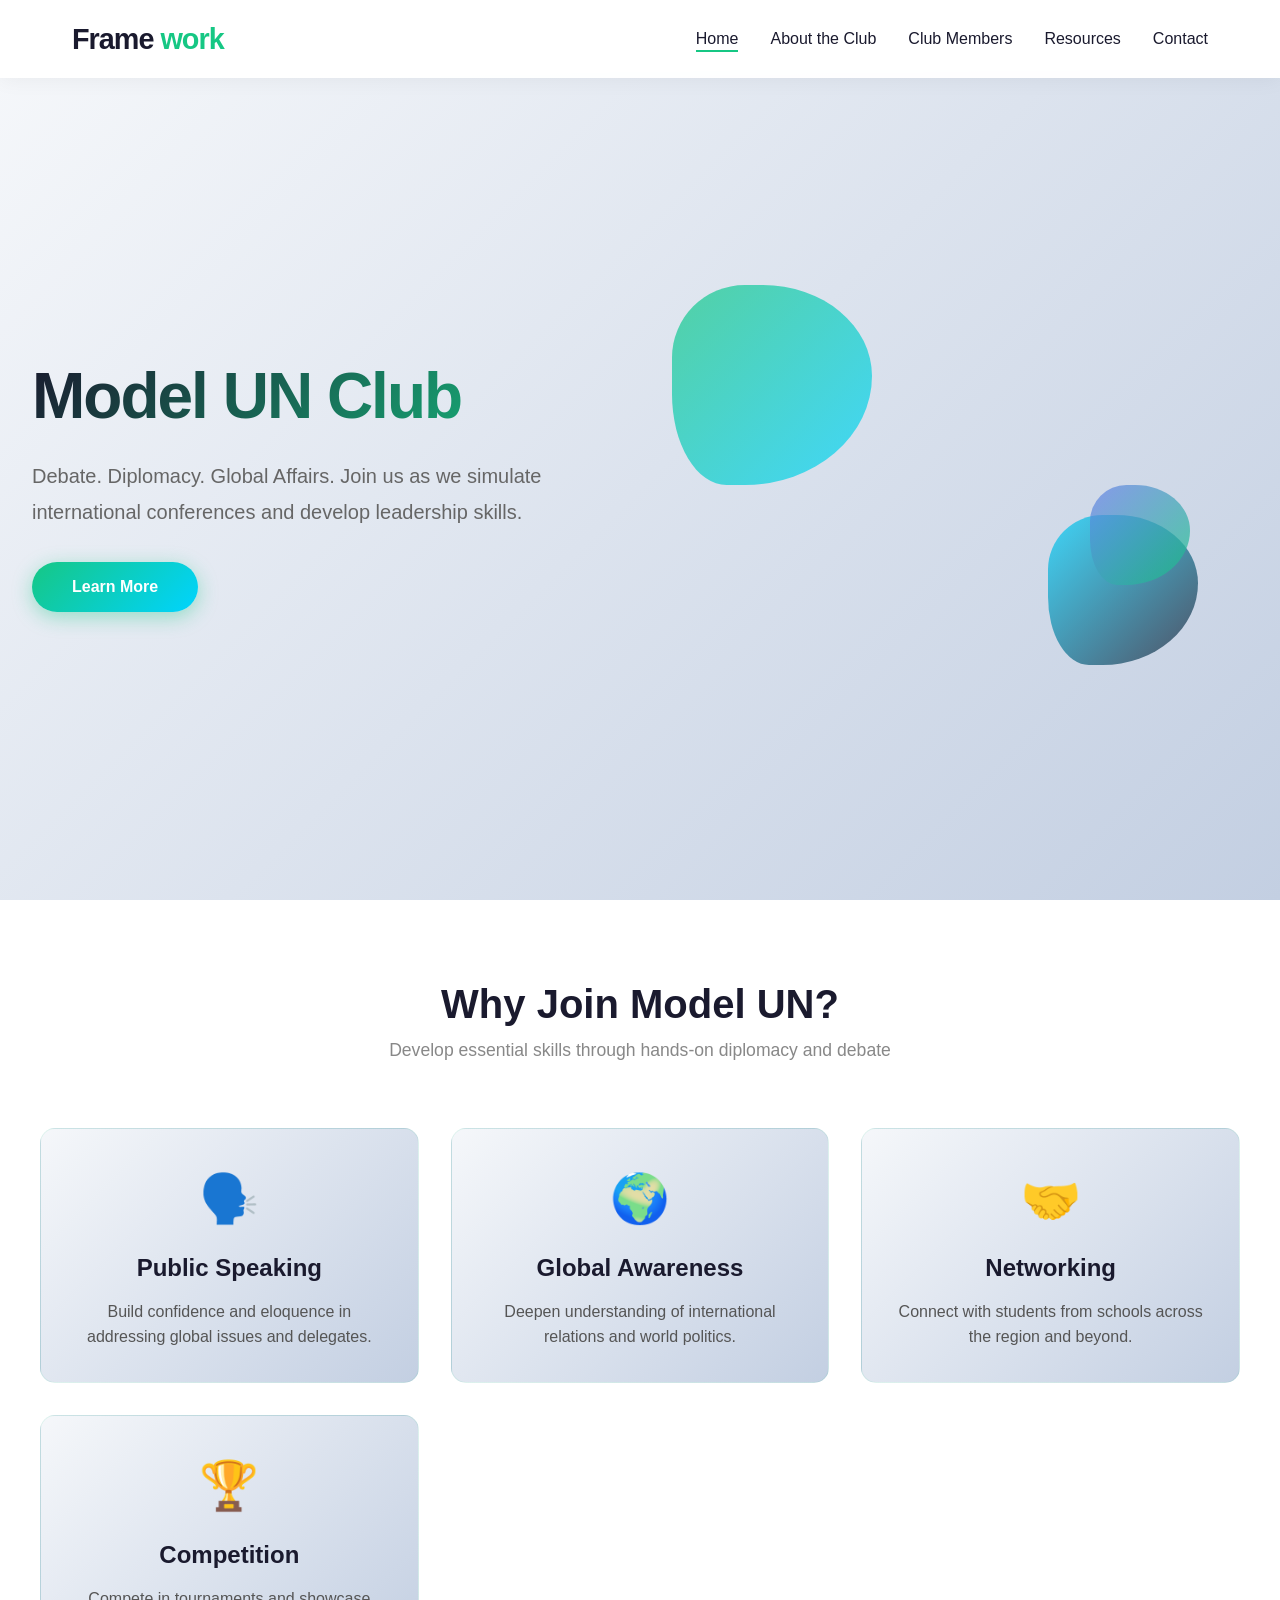
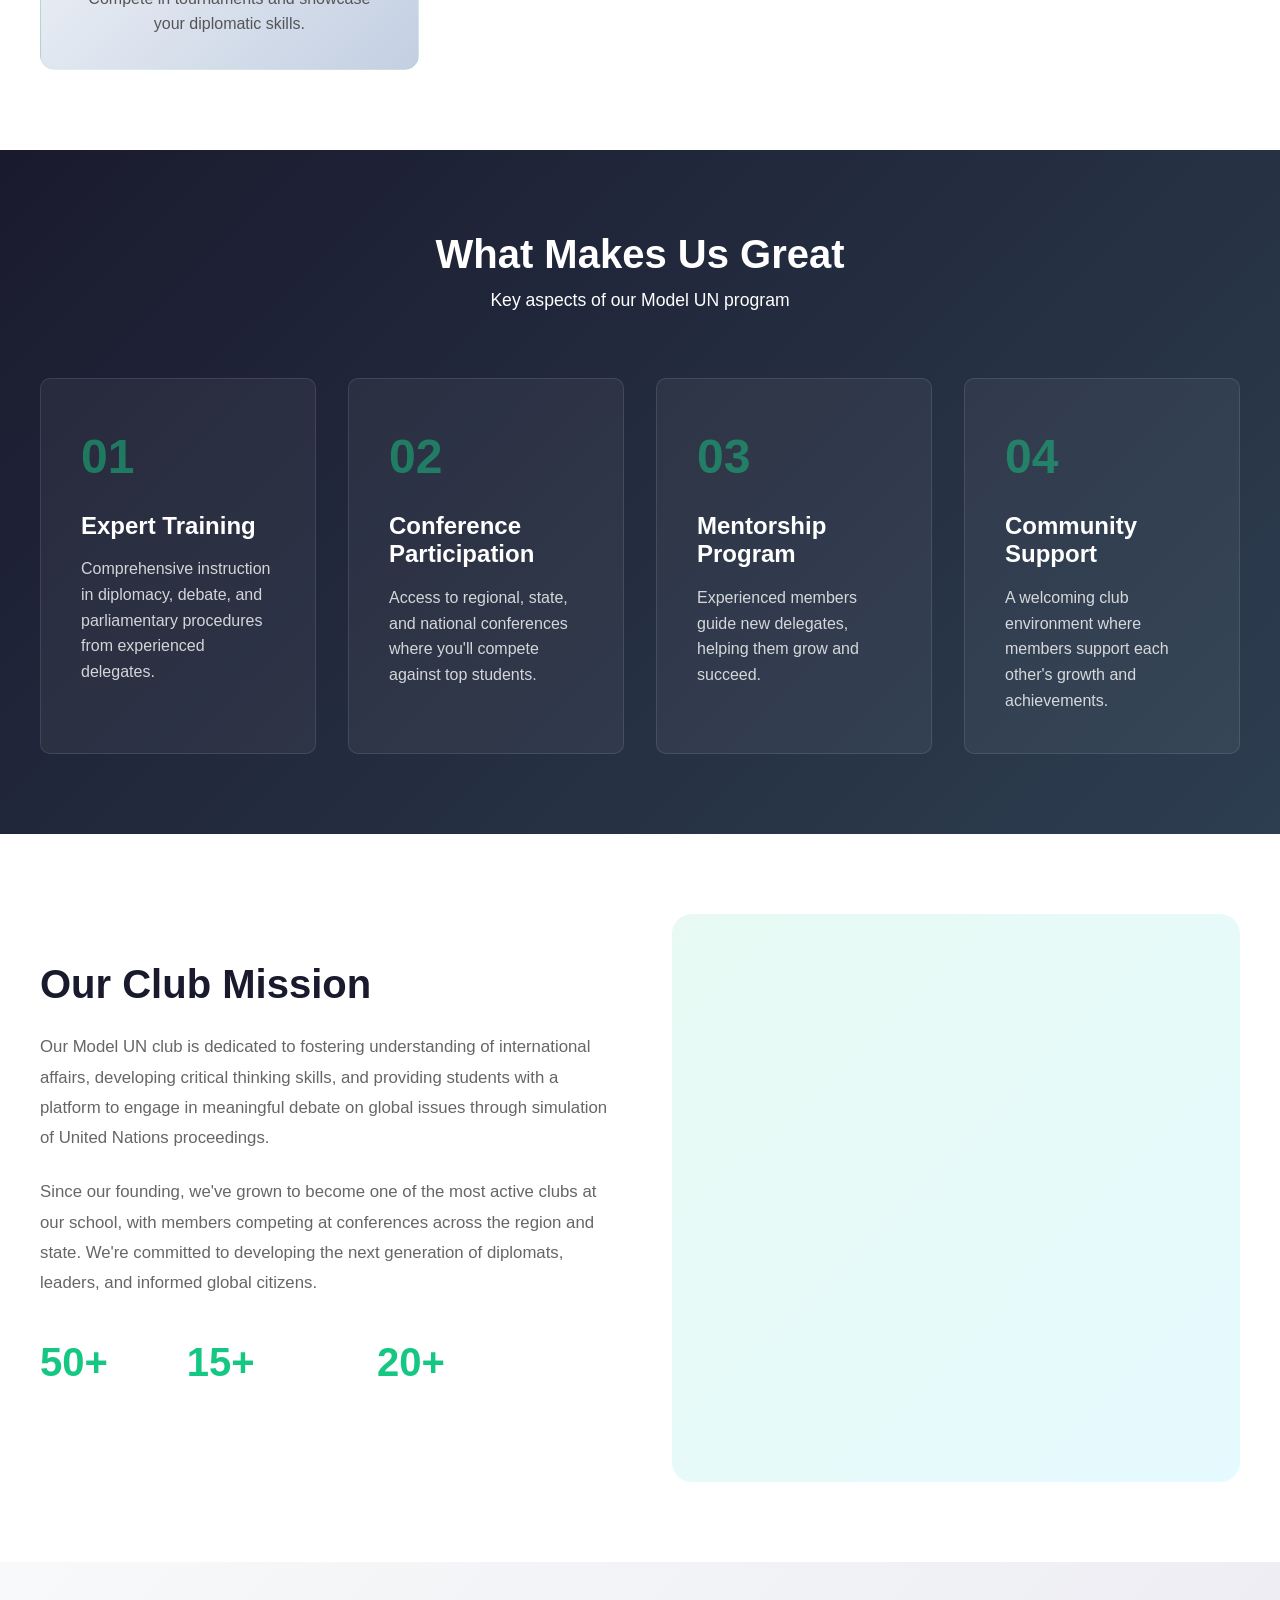
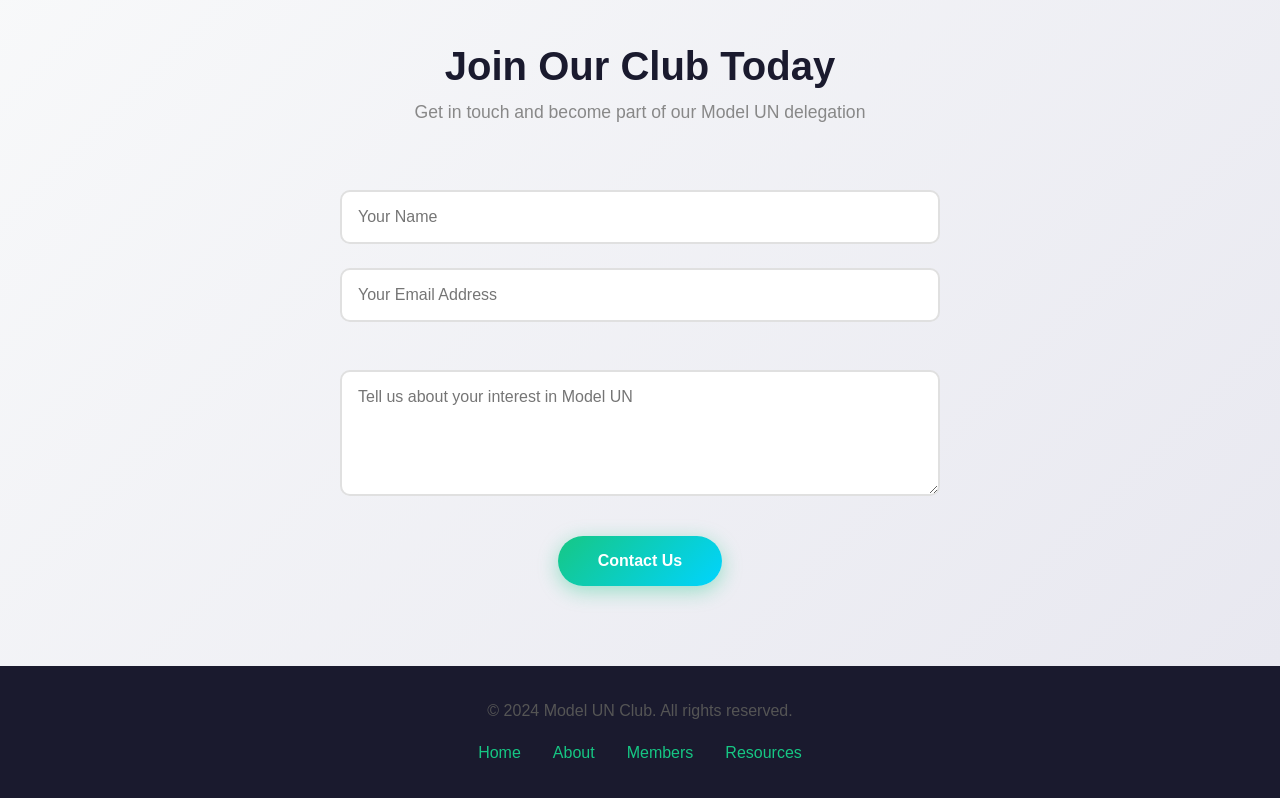
==== commit 2626e4cd: "form still not works" ====
--- a/index.html
+++ b/index.html
@@ -156,7 +156,7 @@
           
               <!-- Subject Field (Added this back for you) -->
               <div class="form-group"> 
-                <input type="text" placeholder="Subject" name="subject" required> 
+                <input type="hidden" name="subject" value="New Model UN Club Submission">
               </div>
           
               <!-- Message Field (Cleaned up the duplicate) -->
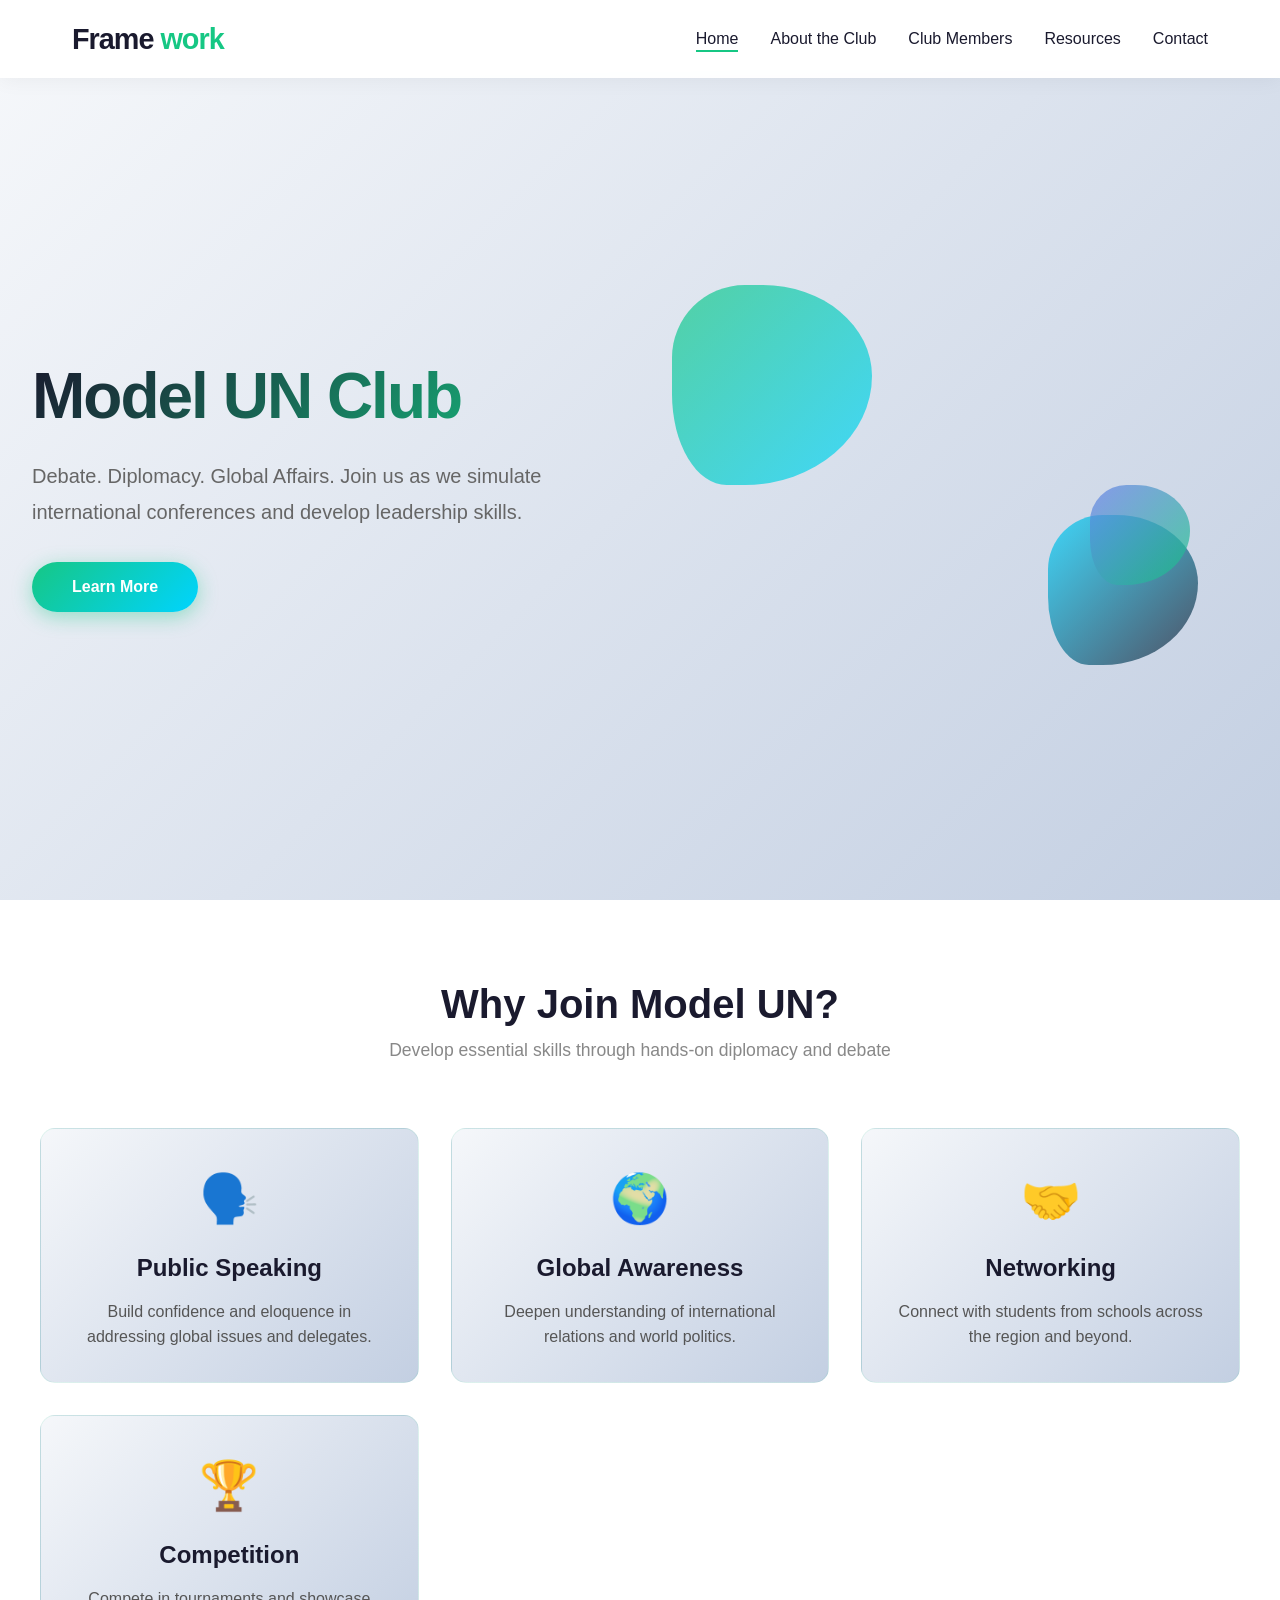
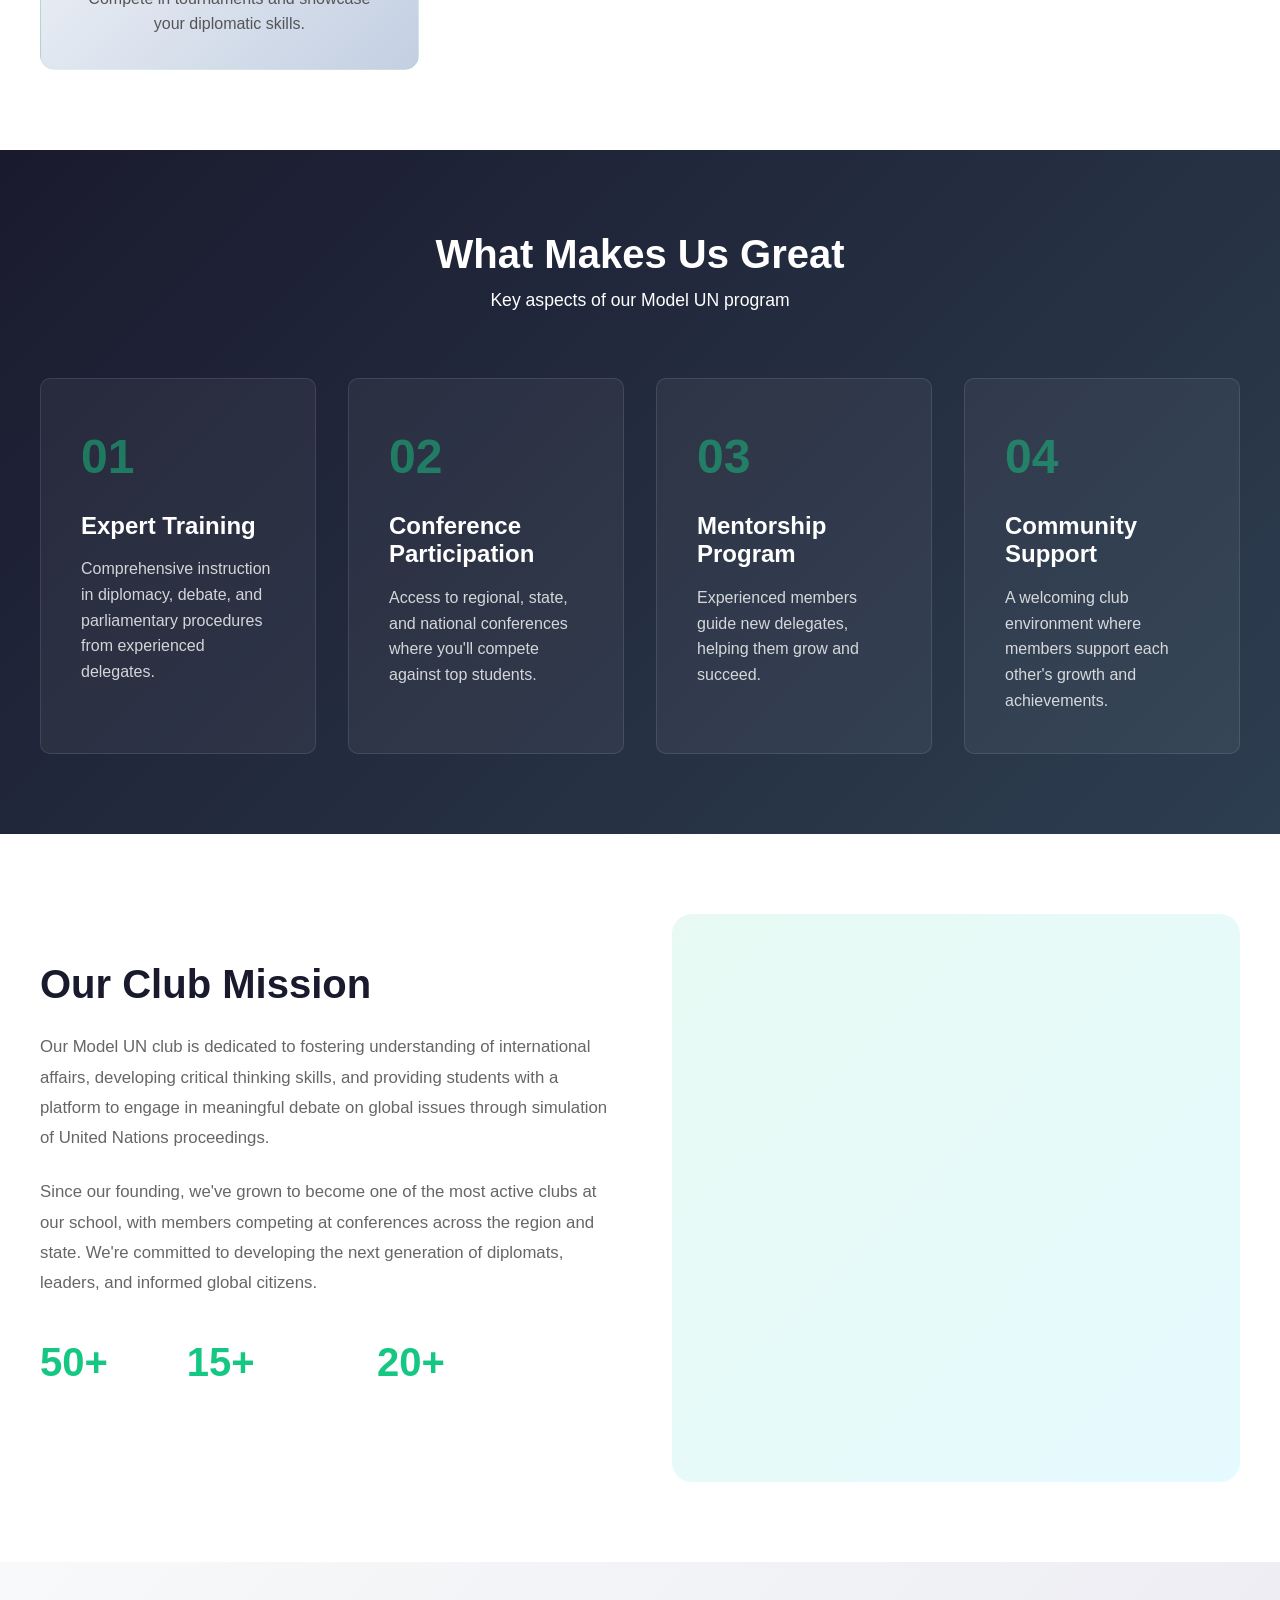
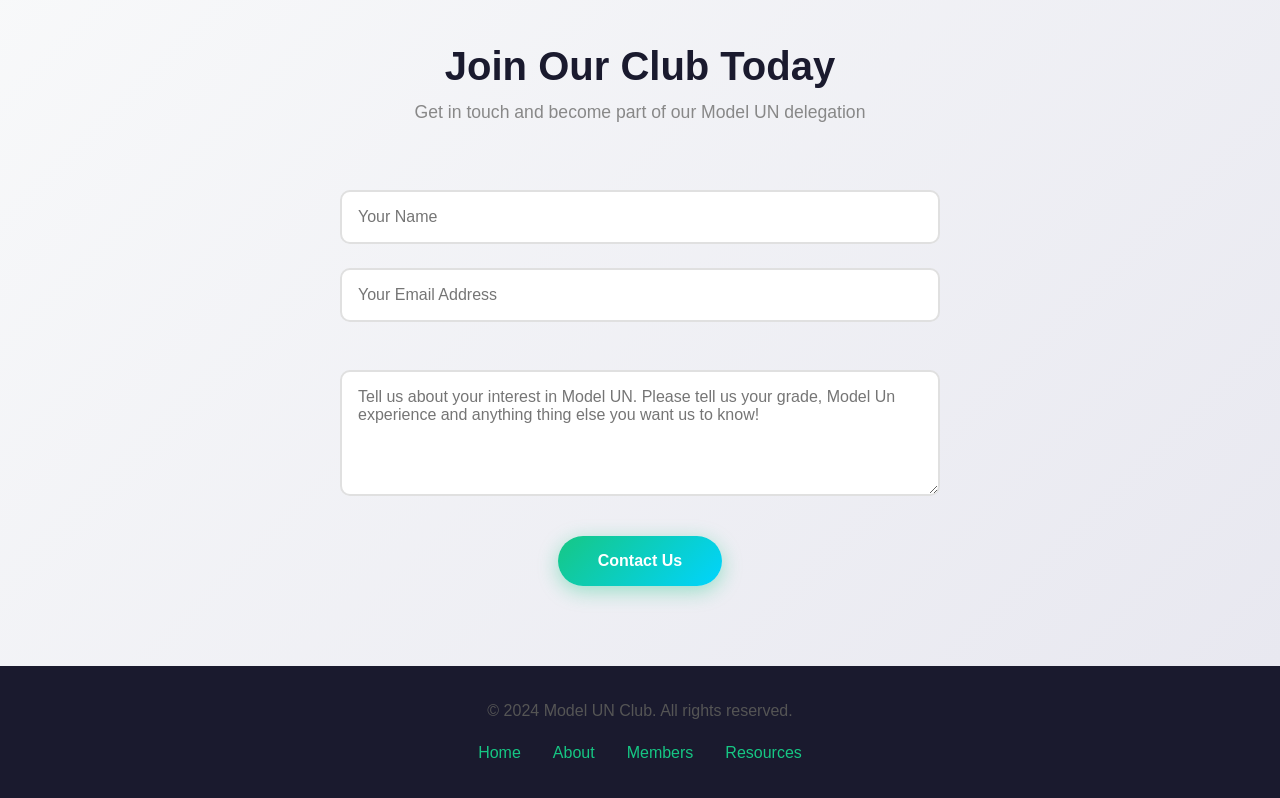
==== commit 70cacfe5: "Working form submistiongit add .git add .git add .git add ." ====
--- a/index.html
+++ b/index.html
@@ -161,7 +161,7 @@
           
               <!-- Message Field (Cleaned up the duplicate) -->
               <div class="form-group"> 
-                <textarea placeholder="Tell us about your interest in Model UN" rows="5" name="message" required></textarea> 
+                <textarea placeholder="Tell us about your interest in Model UN. Please tell us your grade, Model Un experience and anything thing else you want us to know!" rows="5" name="message" required></textarea> 
               </div> 
           
               <button type="submit" class="cta-button">Contact Us</button> 
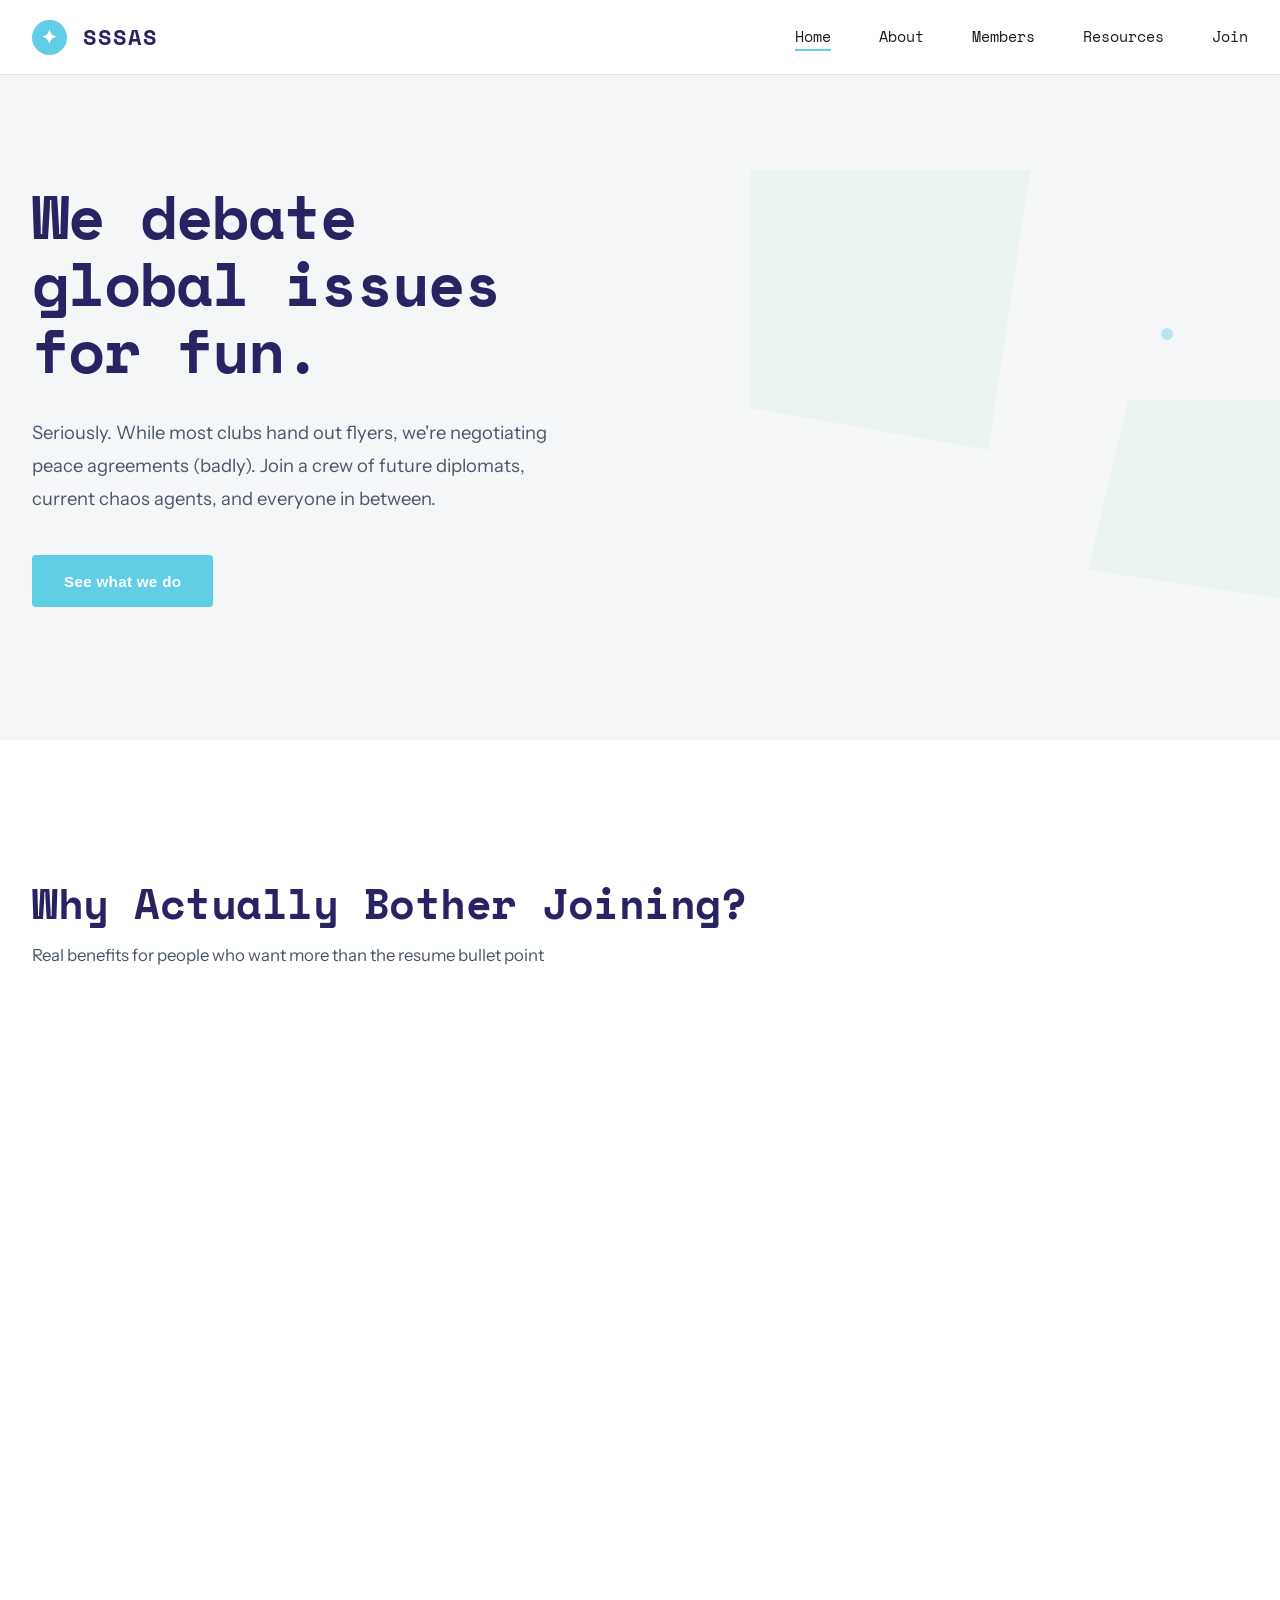
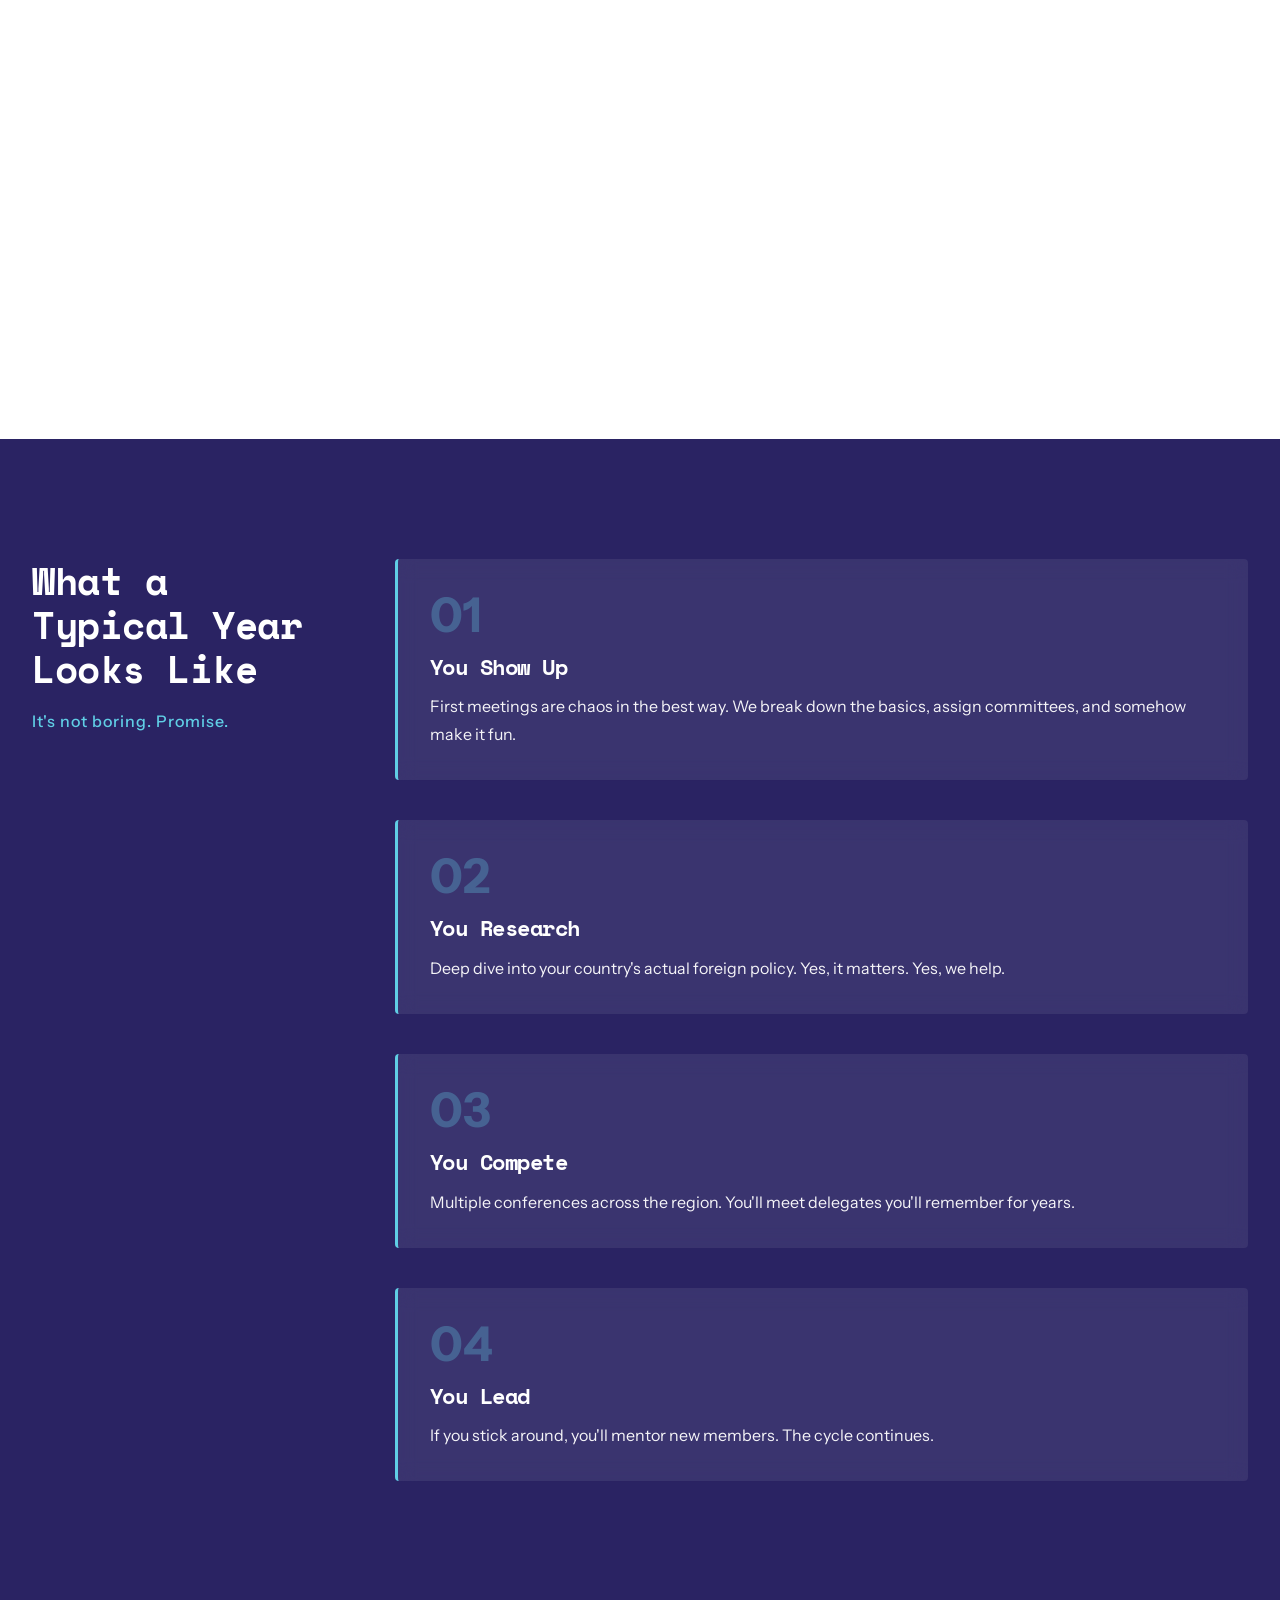
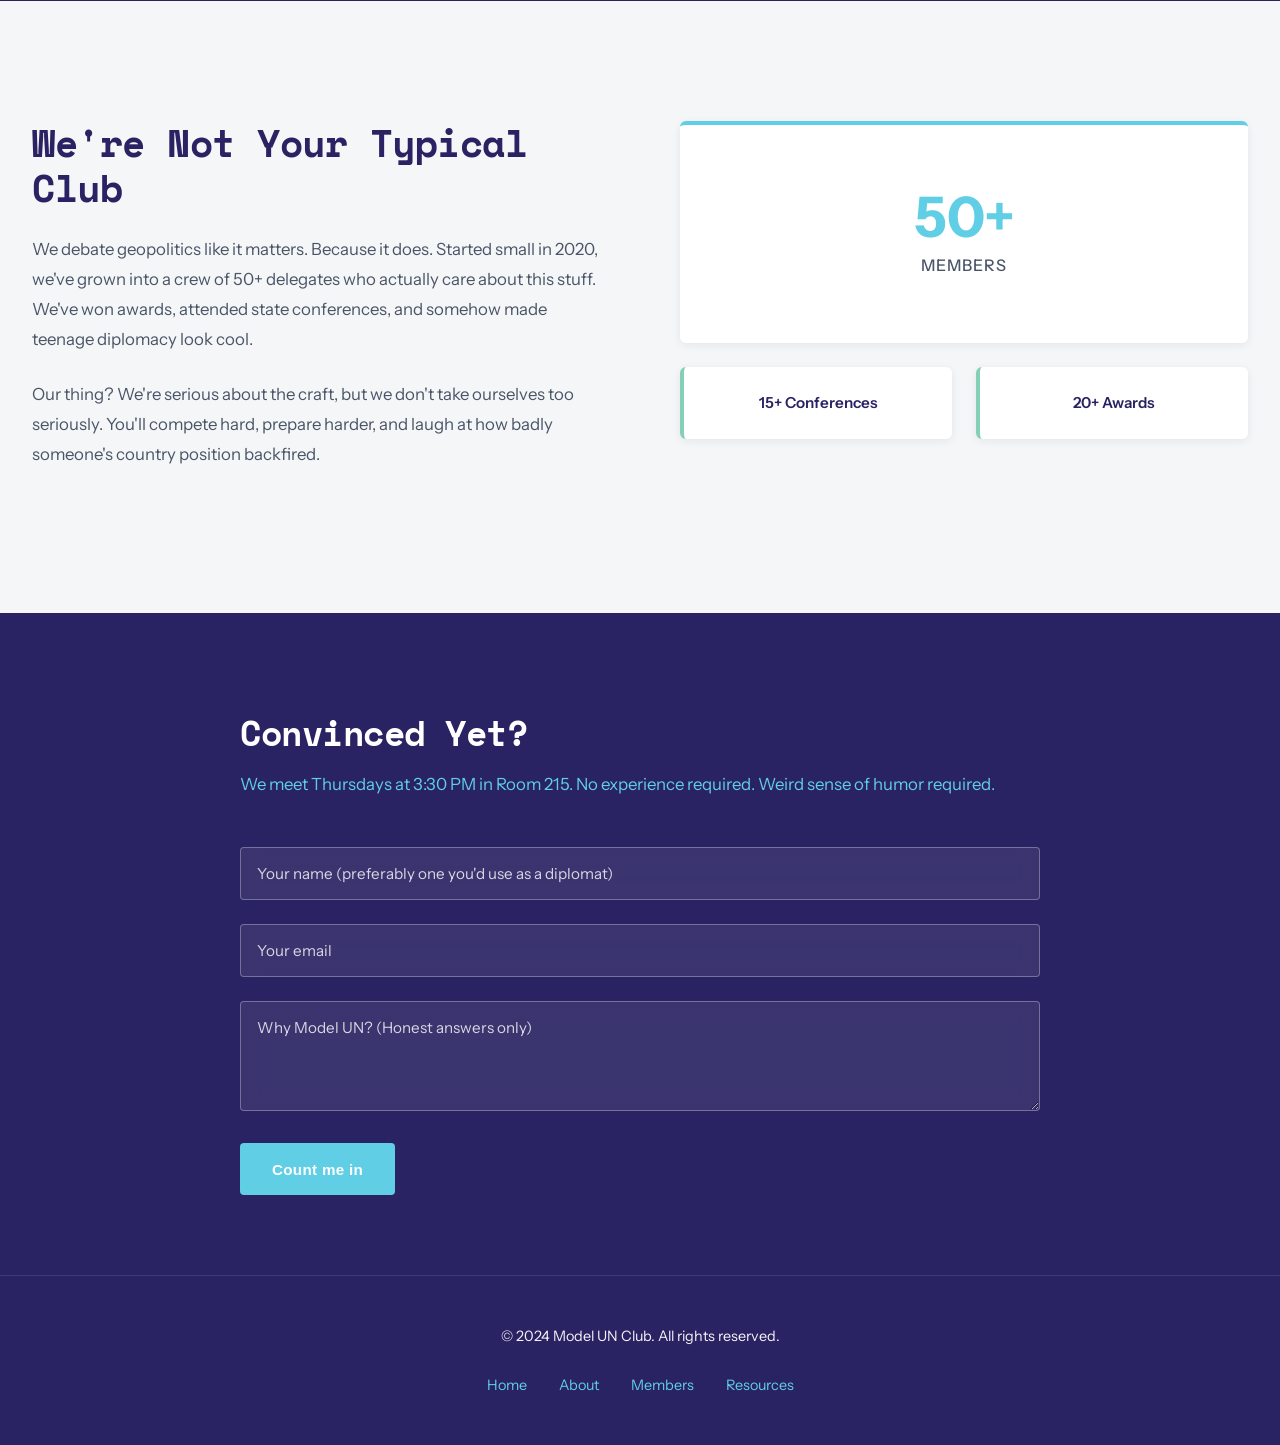
==== commit 7cdb5fe9: "fixed to match most recent brandstanders, still need to work on wording + logos and stuff" ====
--- a/index.html
+++ b/index.html
@@ -3,7 +3,7 @@
 <head>
     <meta charset="UTF-8">
     <meta name="viewport" content="width=device-width, initial-scale=1.0">
-    <title>SSSAS Model UN</title>
+    <title>Model UN Club - Where Diplomacy Happens</title>
     <link rel="stylesheet" href="styles.css">
 </head>
 <body>
@@ -11,15 +11,15 @@
     <nav class="navbar" id="navbar">
         <div class="nav-container">
             <div class="nav-logo">
-                <span class="logo-text">Frame</span>
-                <span class="logo-accent">work</span>
+                <div class="logo-symbol">✦</div>
+                <span class="logo-text">SSSAS</span>
             </div>
             <ul class="nav-links" id="navLinks">
                 <li><a href="index.html" class="nav-link active" data-section="home">Home</a></li>
-                <li><a href="about-club.html" class="nav-link" data-section="about-club">About the Club</a></li>
-                <li><a href="members.html" class="nav-link" data-section="members">Club Members</a></li>
+                <li><a href="about-club.html" class="nav-link" data-section="about-club">About</a></li>
+                <li><a href="members.html" class="nav-link" data-section="members">Members</a></li>
                 <li><a href="resources.html" class="nav-link" data-section="resources">Resources</a></li>
-                <li><a href="#contact" class="nav-link" data-section="contact">Contact</a></li>
+                <li><a href="#contact" class="nav-link" data-section="contact">Join</a></li>
             </ul>
             <div class="hamburger" id="hamburger">
                 <span></span>
@@ -33,149 +33,126 @@
     <main>
         <!-- Hero Section -->
         <section id="home" class="section hero-section">
-            <div class="hero-content">
-                <h1 class="hero-title">Model UN Club</h1>
-                <p class="hero-subtitle">Debate. Diplomacy. Global Affairs. Join us as we simulate international conferences and develop leadership skills.</p>
-                <button class="cta-button" onclick="scrollToSection('features')">Learn More</button>
-            </div>
-            <div class="hero-visual">
-                <div class="floating-shape shape-1"></div>
-                <div class="floating-shape shape-2"></div>
-                <div class="floating-shape shape-3"></div>
+            <div class="hero-grid">
+                <div class="hero-content">
+                    <h1 class="hero-title">We debate global issues for fun.</h1>
+                    <p class="hero-subtitle">Seriously. While most clubs hand out flyers, we're negotiating peace agreements (badly). Join a crew of future diplomats, current chaos agents, and everyone in between.</p>
+                    <button class="cta-button" onclick="scrollToSection('features')">See what we do</button>
+                </div>
+                <div class="hero-visual">
+                    <div class="accent-box accent-1"></div>
+                    <div class="accent-box accent-2"></div>
+                    <div class="accent-dot"></div>
+                </div>
             </div>
         </section>
 
         <!-- Features Section -->
         <section id="features" class="section features-section">
-            <div class="section-header">
-                <h2>Why Join Model UN?</h2>
-                <p>Develop essential skills through hands-on diplomacy and debate</p>
+            <div class="features-header">
+                <h2>Why Actually Bother Joining?</h2>
+                <p>Real benefits for people who want more than the resume bullet point</p>
             </div>
-            <div class="features-grid">
-                <div class="feature-card">
+            <div class="features-asymmetry">
+                <div class="feature-card feature-tall">
                     <div class="feature-icon">🗣️</div>
-                    <h3>Public Speaking</h3>
-                    <p>Build confidence and eloquence in addressing global issues and delegates.</p>
+                    <h3>You'll Actually Learn to Speak</h3>
+                    <p>Not the canned Toastmasters way. The "convince 50 people you're right about Syrian policy" way. Your confidence won't just improve—it'll be annoyingly noticeable.</p>
                 </div>
-                <div class="feature-card">
+                <div class="feature-card feature-short">
                     <div class="feature-icon">🌍</div>
-                    <h3>Global Awareness</h3>
-                    <p>Deepen understanding of international relations and world politics.</p>
+                    <h3>Global IQ</h3>
+                    <p>You'll understand world news. Your parents will be confused.</p>
                 </div>
-                <div class="feature-card">
+                <div class="feature-card feature-short">
                     <div class="feature-icon">🤝</div>
-                    <h3>Networking</h3>
-                    <p>Connect with students from schools across the region and beyond.</p>
+                    <h3>Real Friendships</h3>
+                    <p>Not the "group project" kind. The "stayed up till 2am writing position papers together" kind.</p>
                 </div>
-                <div class="feature-card">
+                <div class="feature-card feature-tall">
                     <div class="feature-icon">🏆</div>
-                    <h3>Competition</h3>
-                    <p>Compete in tournaments and showcase your diplomatic skills.</p>
+                    <h3>Actually Win Stuff</h3>
+                    <p>Best delegate. Outstanding delegation. The trophies are heavy. Also goes genuinely hard on college applications if you're the type who cares about that.</p>
                 </div>
             </div>
         </section>
 
         <!-- Services Section -->
         <section id="services" class="section services-section">
-            <div class="section-header">
-                <h2>What Makes Us Great</h2>
-                <p>Key aspects of our Model UN program</p>
-            </div>
-            <div class="services-container">
-                <div class="service-item">
-                    <div class="service-number">01</div>
-                    <h3>Expert Training</h3>
-                    <p>Comprehensive instruction in diplomacy, debate, and parliamentary procedures from experienced delegates.</p>
+            <div class="services-split">
+                <div class="services-left">
+                    <h2>What a Typical Year Looks Like</h2>
+                    <p class="services-intro">It's not boring. Promise.</p>
                 </div>
-                <div class="service-item">
-                    <div class="service-number">02</div>
-                    <h3>Conference Participation</h3>
-                    <p>Access to regional, state, and national conferences where you'll compete against top students.</p>
-                </div>
-                <div class="service-item">
-                    <div class="service-number">03</div>
-                    <h3>Mentorship Program</h3>
-                    <p>Experienced members guide new delegates, helping them grow and succeed.</p>
-                </div>
-                <div class="service-item">
-                    <div class="service-number">04</div>
-                    <h3>Community Support</h3>
-                    <p>A welcoming club environment where members support each other's growth and achievements.</p>
+                <div class="services-right">
+                    <div class="service-block">
+                        <span class="service-num">01</span>
+                        <h3>You Show Up</h3>
+                        <p>First meetings are chaos in the best way. We break down the basics, assign committees, and somehow make it fun.</p>
+                    </div>
+                    <div class="service-block">
+                        <span class="service-num">02</span>
+                        <h3>You Research</h3>
+                        <p>Deep dive into your country's actual foreign policy. Yes, it matters. Yes, we help.</p>
+                    </div>
+                    <div class="service-block">
+                        <span class="service-num">03</span>
+                        <h3>You Compete</h3>
+                        <p>Multiple conferences across the region. You'll meet delegates you'll remember for years.</p>
+                    </div>
+                    <div class="service-block">
+                        <span class="service-num">04</span>
+                        <h3>You Lead</h3>
+                        <p>If you stick around, you'll mentor new members. The cycle continues.</p>
+                    </div>
                 </div>
             </div>
         </section>
 
         <!-- About Section -->
         <section id="about" class="section about-section">
-            <div class="about-content">
+            <div class="about-asymmetry">
                 <div class="about-text">
-                    <h2>Our Club Mission</h2>
-                    <p>Our Model UN club is dedicated to fostering understanding of international affairs, developing critical thinking skills, and providing students with a platform to engage in meaningful debate on global issues through simulation of United Nations proceedings.</p>
-                    <p>Since our founding, we've grown to become one of the most active clubs at our school, with members competing at conferences across the region and state. We're committed to developing the next generation of diplomats, leaders, and informed global citizens.</p>
-                    <div class="about-stats">
-                        <div class="stat">
-                            <span class="stat-number">50+</span>
-                            <span class="stat-label">Active Members</span>
-                        </div>
-                        <div class="stat">
-                            <span class="stat-number">15+</span>
-                            <span class="stat-label">Conferences Attended</span>
-                        </div>
-                        <div class="stat">
-                            <span class="stat-number">20+</span>
-                            <span class="stat-label">Awards Won</span>
-                        </div>
+                    <h2>We're Not Your Typical Club</h2>
+                    <p>We debate geopolitics like it matters. Because it does. Started small in 2020, we've grown into a crew of 50+ delegates who actually care about this stuff. We've won awards, attended state conferences, and somehow made teenage diplomacy look cool.</p>
+                    <p>Our thing? We're serious about the craft, but we don't take ourselves too seriously. You'll compete hard, prepare harder, and laugh at how badly someone's country position backfired.</p>
+                </div>
+                <div class="about-stats-staggered">
+                    <div class="stat-callout stat-primary">
+                        <div class="stat-number">50+</div>
+                        <div class="stat-label">Members</div>
                     </div>
-                </div>
-                <div class="about-visual">
-                    <div class="visual-element"></div>
+                    <div class="stat-box">
+                        <div class="stat-mini">15+ Conferences</div>
+                    </div>
+                    <div class="stat-box">
+                        <div class="stat-mini">20+ Awards</div>
+                    </div>
                 </div>
             </div>
         </section>
 
         <!-- Contact Section -->
-        <section id="contact" class="section contact-section"> 
-            <div class="section-header"> 
-              <h2>Join Our Club Today</h2> 
-              <p>Get in touch and become part of our Model UN delegation</p> 
-            </div> 
-            
-            <form class="contact-form" id="contactForm" action="https://api.web3forms.com/submit" method="POST"> 
-              <!-- Web3Forms Access Key -->
-              <input type="hidden" name="access_key" value="5b0e07a8-ad11-49f1-944d-abac308a401e"> 
-          
-              <!-- Name Field -->
-              <div class="form-group"> 
-                <input type="text" placeholder="Your Name" name="name" required> 
-              </div> 
-          
-              <!-- Email Field -->
-              <div class="form-group"> 
-                <input type="email" id="email" placeholder="Your Email Address" name="email" required> 
-              </div> 
-          
-              <!-- Subject Field (Added this back for you) -->
-              <div class="form-group"> 
-                <input type="hidden" name="subject" value="New Model UN Club Submission">
-              </div>
-          
-              <!-- Message Field (Cleaned up the duplicate) -->
-              <div class="form-group"> 
-                <textarea placeholder="Tell us about your interest in Model UN. Please tell us your grade, Model Un experience and anything thing else you want us to know!" rows="5" name="message" required></textarea> 
-              </div> 
-          
-              <button type="submit" class="cta-button">Contact Us</button> 
-            </form> 
-          </section>
-          
-
-        <!-- <form action="https://api.web3forms.com/submit" method="POST">
-            <input type="hidden" name="access_key" value="5b0e07a8-ad11-49f1-944d-abac308a401e">
-            <input type="text" name="name" required>
-            <input type="email" name="email" required>
-            <textarea name="message" required></textarea>
-            <button type="submit">Submit</button>
-          </form> -->
+        <section id="contact" class="section contact-section">
+            <div class="contact-wrapper">
+                <div class="contact-intro">
+                    <h2>Convinced Yet?</h2>
+                    <p>We meet Thursdays at 3:30 PM in Room 215. No experience required. Weird sense of humor required.</p>
+                </div>
+                <form class="contact-form" id="contactForm">
+                    <div class="form-group">
+                        <input type="text" placeholder="Your name (preferably one you'd use as a diplomat)" required>
+                    </div>
+                    <div class="form-group">
+                        <input type="email" placeholder="Your email" required>
+                    </div>
+                    <div class="form-group">
+                        <textarea placeholder="Why Model UN? (Honest answers only)" rows="4" required></textarea>
+                    </div>
+                    <button type="submit" class="cta-button">Count me in</button>
+                </form>
+            </div>
+        </section>
     </main>
 
     <!-- Footer -->
--- a/styles.css
+++ b/styles.css
@@ -1,19 +1,24 @@
-/* ===== CSS Variables & Theme ===== */
+/* ===== SSSAS MUN STYLE GUIDE IMPLEMENTATION ===== */
+/* Colors, Fonts, and Branding per official style guide */
+/* FIXED: All contrast issues resolved for accessibility */
+
+@import url('https://fonts.googleapis.com/css2?family=Instrument+Sans:wght@400;500;600;700&family=Space+Mono:wght@400;700&display=swap');
+
 :root {
-    --primary-color: #1a1a2e;
-    --secondary-color: #16c784;
-    --accent-color: #00d4ff;
-    --text-light: #ffffff;
-    --text-dark: #1a1a2e;
-    --bg-light: #f8f9fa;
-    --bg-dark: #0f1419;
-    --border-color: #e0e0e0;
-    --shadow: 0 10px 40px rgba(0, 0, 0, 0.1);
-    --shadow-lg: 0 20px 60px rgba(0, 0, 0, 0.2);
-    --transition: all 0.3s cubic-bezier(0.4, 0, 0.2, 1);
-}
-
-/* ===== Global Styles ===== */
+    --primary-blue: #60cee5ff;
+    --secondary-blue: #5b6f8eff;
+    --secondary-purple: #2a2363ff;
+    --tertiary-green: #84d0b7ff;
+    --dark-text: #1a1a1a;
+    --light-text: #ffffff;
+    --bg-light: #f5f6f7;
+    --bg-white: #ffffff;
+    --gray-text: #4a5568;
+    --light-gray: #e5e7eb;
+    --shadow-subtle: 0 2px 8px rgba(42, 35, 99, 0.08);
+    --shadow-medium: 0 8px 24px rgba(42, 35, 99, 0.12);
+}
+
 * {
     margin: 0;
     padding: 0;
@@ -25,102 +30,121 @@
 }
 
 body {
-    font-family: 'Segoe UI', Tahoma, Geneva, Verdana, sans-serif;
+    font-family: 'Instrument Sans', -apple-system, BlinkMacSystemFont, 'Segoe UI', 'Helvetica Neue', sans-serif;
     line-height: 1.6;
-    color: var(--text-dark);
-    background-color: var(--bg-light);
+    color: var(--dark-text);
+    background: var(--bg-light);
     overflow-x: hidden;
 }
 
-/* ===== Typography ===== */
+/* ===== TYPOGRAPHY ===== */
 h1, h2, h3, h4, h5, h6 {
+    font-family: 'Space Mono', monospace;
+    line-height: 1.15;
     font-weight: 700;
-    line-height: 1.2;
-    margin-bottom: 1rem;
-}
-
-h1 {
-    font-size: 3.5rem;
-    letter-spacing: -2px;
-}
-
-h2 {
-    font-size: 2.5rem;
-}
-
-h3 {
-    font-size: 1.5rem;
-}
+    letter-spacing: -0.5px;
+    color: var(--secondary-purple);
+}
+
+h1 { font-size: 3.5rem; }
+h2 { font-size: 2.2rem; margin-bottom: 1.2rem; }
+h3 { font-size: 1.35rem; }
+h4 { font-size: 1.1rem; }
 
 p {
-    font-size: 1rem;
-    color: #555;
-}
-
-/* ===== Navigation Bar ===== */
+    color: var(--gray-text);
+    line-height: 1.75;
+}
+
+/* ===== NAVIGATION ===== */
 .navbar {
     position: fixed;
     top: 0;
     width: 100%;
-    background: rgba(255, 255, 255, 0.95);
-    backdrop-filter: blur(10px);
-    box-shadow: 0 2px 20px rgba(0, 0, 0, 0.05);
+    background: var(--bg-white);
+    backdrop-filter: blur(12px);
+    border-bottom: 1px solid var(--light-gray);
     z-index: 1000;
-    transition: var(--transition);
+    transition: all 0.3s cubic-bezier(0.4, 0, 0.2, 1);
 }
 
 .navbar.scrolled {
-    background: rgba(255, 255, 255, 0.98);
-    box-shadow: 0 4px 30px rgba(0, 0, 0, 0.1);
+    box-shadow: var(--shadow-subtle);
+    border-bottom-color: rgba(42, 35, 99, 0.1);
 }
 
 .nav-container {
-    max-width: 1200px;
-    margin: 0 auto;
-    padding: 1rem 2rem;
+    max-width: 1400px;
+    margin: 0 auto;
+    padding: 1.2rem 2rem;
     display: flex;
     justify-content: space-between;
     align-items: center;
 }
 
 .nav-logo {
-    font-size: 1.8rem;
+    font-family: 'Space Mono', monospace;
+    font-size: 1.4rem;
+    letter-spacing: 2px;
     font-weight: 800;
-    letter-spacing: -1px;
     cursor: pointer;
+    display: flex;
+    align-items: center;
+    gap: 0.5rem;
 }
 
 .logo-text {
-    color: var(--primary-color);
+    color: var(--secondary-purple);
 }
 
 .logo-accent {
-    color: var(--secondary-color);
+    color: var(--tertiary-green);
+}
+
+.logo-symbol {
+    width: 35px;
+    height: 35px;
+    background: var(--primary-blue);
+    border-radius: 50%;
+    display: flex;
+    align-items: center;
+    justify-content: center;
+    color: white;
+    font-weight: bold;
+    font-size: 1.2rem;
+    margin-right: 0.5rem;
 }
 
 .nav-links {
     display: flex;
     list-style: none;
-    gap: 2rem;
+    gap: 3rem;
 }
 
 .nav-link {
+    font-family: 'Space Mono', monospace;
     text-decoration: none;
-    color: var(--text-dark);
+    color: var(--dark-text);
     font-weight: 500;
+    font-size: 0.95rem;
     position: relative;
-    transition: var(--transition);
+    cursor: pointer;
+    transition: color 0.2s ease;
 }
 
 .nav-link::after {
     content: '';
     position: absolute;
-    bottom: -5px;
+    bottom: -4px;
     left: 0;
     width: 0;
     height: 2px;
-    background: var(--secondary-color);
-    transition: var(--transition);
+    background: var(--primary-blue);
+    transition: width 0.4s cubic-bezier(0.34, 1.56, 0.64, 1);
+}
+
+.nav-link:hover {
+    color: var(--primary-blue);
 }
 
 .nav-link:hover::after,
@@ -132,305 +156,448 @@
     display: none;
     flex-direction: column;
     cursor: pointer;
+    gap: 5px;
 }
 
 .hamburger span {
-    width: 25px;
-    height: 3px;
-    background: var(--primary-color);
-    margin: 5px 0;
-    transition: var(--transition);
-}
-
-/* ===== Main Content ===== */
+    width: 24px;
+    height: 2.5px;
+    background: var(--dark-text);
+    transition: all 0.3s ease;
+}
+
+/* ===== MAIN CONTENT ===== */
 main {
     margin-top: 70px;
 }
 
 .section {
-    padding: 80px 2rem;
     scroll-margin-top: 80px;
 }
 
-/* ===== Hero Section ===== */
+/* ===== HERO SECTION ===== */
 .hero-section {
-    background: linear-gradient(135deg, #f5f7fa 0%, #c3cfe2 100%);
-    min-height: calc(100vh - 70px);
-    display: flex;
-    align-items: center;
-    justify-content: space-between;
-    gap: 4rem;
+    background: var(--bg-light);
+    padding: 100px 2rem 120px 2rem;
     position: relative;
     overflow: hidden;
 }
 
+.hero-grid {
+    max-width: 1400px;
+    margin: 0 auto;
+    display: grid;
+    grid-template-columns: 1fr 0.8fr;
+    gap: 6rem;
+    align-items: center;
+}
+
 .hero-content {
-    flex: 1;
-    max-width: 600px;
     z-index: 10;
-    animation: slideInLeft 0.8s ease-out;
 }
 
 .hero-title {
-    font-size: 4rem;
-    margin-bottom: 1.5rem;
-    background: linear-gradient(135deg, var(--primary-color) 0%, var(--secondary-color) 100%);
-    -webkit-background-clip: text;
-    -webkit-text-fill-color: transparent;
-    background-clip: text;
+    font-size: 3.8rem;
+    margin-bottom: 2rem;
+    line-height: 1.1;
+    letter-spacing: -1px;
+    color: var(--secondary-purple);
+    max-width: 90%;
 }
 
 .hero-subtitle {
-    font-size: 1.25rem;
-    color: #666;
-    margin-bottom: 2rem;
+    font-size: 1.15rem;
+    color: var(--gray-text);
+    margin-bottom: 2.5rem;
     line-height: 1.8;
+    max-width: 550px;
 }
 
 .cta-button {
-    background: linear-gradient(135deg, var(--secondary-color) 0%, var(--accent-color) 100%);
+    background: var(--primary-blue);
     color: white;
     border: none;
-    padding: 1rem 2.5rem;
-    font-size: 1rem;
+    padding: 1.1rem 2rem;
+    font-size: 0.95rem;
     font-weight: 600;
-    border-radius: 50px;
+    border-radius: 4px;
     cursor: pointer;
-    transition: var(--transition);
-    box-shadow: 0 5px 20px rgba(22, 199, 132, 0.4);
+    transition: all 0.3s cubic-bezier(0.34, 1.56, 0.64, 1);
+    position: relative;
+    letter-spacing: 0.3px;
+    overflow: hidden;
+}
+
+.cta-button::before {
+    content: '';
+    position: absolute;
+    top: 0;
+    left: -100%;
+    width: 100%;
+    height: 100%;
+    background: var(--secondary-purple);
+    transition: left 0.4s cubic-bezier(0.34, 1.56, 0.64, 1);
+    z-index: -1;
+}
+
+.cta-button:hover::before {
+    left: 0;
 }
 
 .cta-button:hover {
-    transform: translateY(-2px);
-    box-shadow: 0 8px 30px rgba(22, 199, 132, 0.6);
-}
-
-.cta-button:active {
-    transform: translateY(0);
+    transform: translateY(-3px);
+    letter-spacing: 0.5px;
 }
 
 .hero-visual {
-    flex: 1;
     position: relative;
-    height: 400px;
+    height: 450px;
     z-index: 5;
 }
 
-.floating-shape {
+.accent-box {
     position: absolute;
-    border-radius: 40% 60% 70% 30% / 40% 50% 60% 50%;
-    opacity: 0.7;
-    animation: float 6s ease-in-out infinite;
-}
-
-.shape-1 {
+    background: var(--tertiary-green);
+    opacity: 0.08;
+}
+
+.accent-1 {
+    width: 280px;
+    height: 280px;
+    top: 0;
+    left: 0;
+    clip-path: polygon(0 0, 100% 0, 85% 100%, 0 85%);
+    animation: drift 8s ease-in-out infinite;
+}
+
+.accent-2 {
     width: 200px;
     height: 200px;
-    background: linear-gradient(135deg, var(--secondary-color) 0%, var(--accent-color) 100%);
+    bottom: 20px;
+    right: -40px;
+    clip-path: polygon(20% 0, 100% 0, 100% 100%, 0 85%);
+    animation: driftReverse 10s ease-in-out infinite;
+}
+
+.accent-dot {
+    position: absolute;
+    width: 12px;
+    height: 12px;
+    background: var(--primary-blue);
+    border-radius: 50%;
+    top: 35%;
+    right: 15%;
+    opacity: 0.4;
+    animation: pulse 4s ease-in-out infinite;
+}
+
+@keyframes drift {
+    0%, 100% { transform: translateY(0) rotate(0deg); }
+    50% { transform: translateY(-20px) rotate(2deg); }
+}
+
+@keyframes driftReverse {
+    0%, 100% { transform: translateY(0) rotate(0deg); }
+    50% { transform: translateY(20px) rotate(-2deg); }
+}
+
+@keyframes pulse {
+    0%, 100% { opacity: 0.4; transform: scale(1); }
+    50% { opacity: 0.8; transform: scale(1.3); }
+}
+
+/* ===== FEATURES SECTION ===== */
+.features-section {
+    background: var(--bg-white);
+    padding: 140px 2rem;
+    position: relative;
+}
+
+.features-header {
+    margin-bottom: 4rem;
+    max-width: 1400px;
+    margin-left: auto;
+    margin-right: auto;
+}
+
+.features-header h2 {
+    font-size: 2.6rem;
+    margin-bottom: 0.8rem;
+    color: var(--secondary-purple);
+}
+
+.features-header p {
+    font-size: 1.05rem;
+    color: var(--gray-text);
+}
+
+.features-asymmetry {
+    max-width: 1400px;
+    margin: 0 auto;
+    display: grid;
+    grid-template-columns: repeat(2, 1fr);
+    gap: 2.5rem;
+    grid-auto-rows: auto;
+}
+
+.feature-card {
+    background: white;
+    padding: 2.5rem;
+    border-radius: 6px;
+    border-left: 4px solid var(--primary-blue);
+    box-shadow: var(--shadow-subtle);
+    transition: all 0.4s cubic-bezier(0.34, 1.56, 0.64, 1);
+    position: relative;
+    overflow: hidden;
+}
+
+.feature-card::before {
+    content: '';
+    position: absolute;
+    bottom: 0;
+    right: 0;
+    width: 0;
+    height: 0;
+    background: var(--primary-blue);
+    opacity: 0.03;
+    border-radius: 50%;
+    transition: all 0.6s ease;
+}
+
+.feature-card:hover::before {
+    width: 300px;
+    height: 300px;
+}
+
+.feature-card.feature-tall {
+    grid-row: span 2;
+}
+
+.feature-icon {
+    font-size: 2.5rem;
+    margin-bottom: 1.2rem;
+    display: inline-block;
+}
+
+.feature-card h3 {
+    color: var(--secondary-purple);
+    margin-bottom: 1rem;
+    position: relative;
+    z-index: 1;
+}
+
+.feature-card p {
+    color: var(--gray-text);
+    position: relative;
+    z-index: 1;
+    line-height: 1.8;
+}
+
+.feature-card:hover {
+    transform: translateY(-6px);
+    box-shadow: var(--shadow-medium);
+}
+
+/* ===== SERVICES SECTION ===== */
+.services-section {
+    background: var(--secondary-purple);
+    color: white;
+    padding: 120px 2rem;
+}
+
+.services-split {
+    max-width: 1400px;
+    margin: 0 auto;
+    display: grid;
+    grid-template-columns: 0.35fr 1fr;
+    gap: 4rem;
+    align-items: start;
+}
+
+.services-left {
+    position: sticky;
+    top: 150px;
+}
+
+.services-left h2 {
+    color: white;
+    margin-bottom: 1rem;
+    font-size: 2.4rem;
+}
+
+.services-intro {
+    color: var(--primary-blue);
+    font-size: 1rem;
+    font-weight: 500;
+    letter-spacing: 1px;
+}
+
+.services-right {
+    display: flex;
+    flex-direction: column;
+    gap: 2.5rem;
+}
+
+.service-block {
+    background: rgba(255, 255, 255, 0.08);
+    padding: 2rem;
+    border-left: 3px solid var(--primary-blue);
+    border-radius: 4px;
+    backdrop-filter: blur(10px);
+    transition: all 0.4s ease;
+    position: relative;
+    overflow: hidden;
+}
+
+.service-block::after {
+    content: '';
+    position: absolute;
     top: 0;
     left: 0;
-    animation-delay: 0s;
-}
-
-.shape-2 {
-    width: 150px;
-    height: 150px;
-    background: linear-gradient(135deg, var(--accent-color) 0%, var(--primary-color) 100%);
-    bottom: 20px;
-    right: 50px;
-    animation-delay: 2s;
-}
-
-.shape-3 {
-    width: 100px;
-    height: 100px;
-    background: linear-gradient(135deg, #667eea 0%, var(--secondary-color) 100%);
-    top: 50%;
-    right: 10%;
-    animation-delay: 4s;
-}
-
-/* ===== Features Section ===== */
-.features-section {
-    background: white;
-}
-
-.section-header {
-    text-align: center;
-    margin-bottom: 4rem;
-}
-
-.section-header h2 {
-    margin-bottom: 0.5rem;
-    color: var(--primary-color);
-}
-
-.section-header p {
-    font-size: 1.1rem;
-    color: #888;
-}
-
-.features-grid {
-    display: grid;
-    grid-template-columns: repeat(auto-fit, minmax(280px, 1fr));
-    gap: 2rem;
-    max-width: 1200px;
-    margin: 0 auto;
-}
-
-.feature-card {
-    background: linear-gradient(135deg, #f5f7fa 0%, #c3cfe2 100%);
-    padding: 2rem;
-    border-radius: 15px;
-    text-align: center;
-    transition: var(--transition);
-    cursor: pointer;
-    border: 1px solid rgba(22, 199, 132, 0.1);
-}
-
-.feature-card:hover {
-    transform: translateY(-10px);
-    box-shadow: 0 15px 40px rgba(22, 199, 132, 0.15);
-    background: linear-gradient(135deg, #f0f4f8 0%, #d7e3f0 100%);
-}
-
-.feature-icon {
-    font-size: 3rem;
-    margin-bottom: 1rem;
+    width: 100%;
+    height: 1px;
+    background: linear-gradient(90deg, transparent, var(--primary-blue), transparent);
+    opacity: 0;
+    transition: opacity 0.3s ease;
+}
+
+.service-block:hover::after {
+    opacity: 1;
+}
+
+.service-block:hover {
+    background: rgba(96, 206, 229, 0.12);
+    padding-left: 2.5rem;
+}
+
+.service-num {
     display: inline-block;
-    animation: bounce 2s ease-in-out infinite;
-}
-
-.feature-card h3 {
-    color: var(--primary-color);
-    margin-bottom: 1rem;
-}
-
-/* ===== Services Section ===== */
-.services-section {
-    background: linear-gradient(135deg, var(--primary-color) 0%, #2d3e50 100%);
-    color: white;
-}
-
-.services-section .section-header h2,
-.services-section .section-header p {
-    color: white;
-}
-
-.services-container {
-    display: grid;
-    grid-template-columns: repeat(auto-fit, minmax(250px, 1fr));
-    gap: 2rem;
-    max-width: 1200px;
-    margin: 0 auto;
-}
-
-.service-item {
-    background: rgba(255, 255, 255, 0.05);
-    padding: 2.5rem;
-    border-radius: 10px;
-    border: 1px solid rgba(255, 255, 255, 0.1);
-    transition: var(--transition);
-    cursor: pointer;
-}
-
-.service-item:hover {
-    background: rgba(22, 199, 132, 0.1);
-    border-color: var(--secondary-color);
-    transform: translateX(10px);
-}
-
-.service-number {
     font-size: 3rem;
     font-weight: 800;
-    color: var(--secondary-color);
-    margin-bottom: 1rem;
-    opacity: 0.5;
-}
-
-.service-item h3 {
+    color: var(--primary-blue);
+    opacity: 0.3;
+    margin-bottom: 0.5rem;
+    line-height: 1;
+}
+
+.service-block h3 {
+    color: white;
+    margin-bottom: 0.8rem;
+    margin-top: 0.5rem;
+}
+
+.service-block p {
+    color: rgba(255, 255, 255, 0.95);
+}
+
+/* ===== ABOUT SECTION ===== */
+.about-section {
+    background: var(--bg-light);
+    padding: 120px 2rem;
+}
+
+.about-asymmetry {
+    max-width: 1400px;
+    margin: 0 auto;
+    display: grid;
+    grid-template-columns: 1fr 1fr;
+    gap: 5rem;
+    align-items: start;
+}
+
+.about-text h2 {
+    color: var(--secondary-purple);
+    margin-bottom: 1.5rem;
+    font-size: 2.4rem;
+}
+
+.about-text p {
+    margin-bottom: 1.5rem;
+    line-height: 1.8;
+    font-size: 1.05rem;
+    color: var(--gray-text);
+}
+
+.about-stats-staggered {
+    display: grid;
+    grid-template-columns: 1fr 1fr;
+    gap: 1.5rem;
+    align-content: start;
+}
+
+.stat-callout {
+    background: white;
+    padding: 3rem 2rem;
+    border-radius: 6px;
+    box-shadow: var(--shadow-subtle);
+    text-align: center;
+    grid-column: 1 / -1;
+    border-top: 4px solid var(--primary-blue);
+}
+
+.stat-primary {
+    padding: 4rem 2rem;
+}
+
+.stat-number {
+    font-size: 3.5rem;
+    font-weight: 800;
+    color: var(--primary-blue);
+    line-height: 1;
+    margin-bottom: 0.5rem;
+}
+
+.stat-label {
+    font-size: 1rem;
+    color: var(--gray-text);
+    font-weight: 500;
+    text-transform: uppercase;
+    letter-spacing: 1px;
+}
+
+.stat-box {
+    background: white;
+    padding: 1.5rem;
+    border-radius: 6px;
+    box-shadow: var(--shadow-subtle);
+    text-align: center;
+    border-left: 4px solid var(--tertiary-green);
+}
+
+.stat-mini {
+    font-size: 0.95rem;
+    color: var(--secondary-purple);
+    font-weight: 600;
+}
+
+/* ===== CONTACT SECTION ===== */
+.contact-section {
+    background: var(--secondary-purple);
+    color: white;
+    padding: 100px 2rem 80px 2rem;
+}
+
+.contact-wrapper {
+    max-width: 800px;
+    margin: 0 auto;
+}
+
+.contact-intro {
+    margin-bottom: 3rem;
+    text-align: left;
+}
+
+.contact-intro h2 {
     color: white;
     margin-bottom: 1rem;
 }
 
-.service-item p {
-    color: rgba(255, 255, 255, 0.8);
-}
-
-/* ===== About Section ===== */
-.about-section {
-    background: white;
-}
-
-.about-content {
-    display: flex;
-    gap: 4rem;
-    align-items: center;
-    max-width: 1200px;
-    margin: 0 auto;
-}
-
-.about-text {
-    flex: 1;
-}
-
-.about-text h2 {
-    color: var(--primary-color);
-    margin-bottom: 1.5rem;
-}
-
-.about-text p {
+.contact-intro p {
+    color: var(--primary-blue);
     font-size: 1.05rem;
-    color: #666;
-    line-height: 1.8;
-    margin-bottom: 1.5rem;
-}
-
-.about-stats {
-    display: flex;
-    gap: 2rem;
-    margin-top: 2rem;
-}
-
-.stat {
-    display: flex;
-    flex-direction: column;
-}
-
-.stat-number {
-    font-size: 2rem;
-    font-weight: 800;
-    color: var(--secondary-color);
-}
-
-.stat-label {
-    font-size: 0.9rem;
-    color: #888;
-    margin-top: 0.5rem;
-}
-
-.about-visual {
-    flex: 1;
-    position: relative;
-}
-
-.visual-element {
-    width: 100%;
-    aspect-ratio: 1;
-    background: linear-gradient(135deg, var(--secondary-color) 0%, var(--accent-color) 100%);
-    border-radius: 20px;
-    opacity: 0.1;
-    animation: pulse 3s ease-in-out infinite;
-}
-
-/* ===== Contact Section ===== */
-.contact-section {
-    background: linear-gradient(135deg, var(--bg-light) 0%, #e8e8f0 100%);
 }
 
 .contact-form {
-    max-width: 600px;
-    margin: 2rem auto 0;
     display: flex;
     flex-direction: column;
     gap: 1.5rem;
@@ -444,968 +611,1196 @@
 .form-group input,
 .form-group textarea {
     padding: 1rem;
-    border: 2px solid var(--border-color);
-    border-radius: 10px;
-    font-size: 1rem;
+    border: 1px solid rgba(255, 255, 255, 0.3);
+    border-radius: 4px;
+    font-size: 0.95rem;
     font-family: inherit;
-    transition: var(--transition);
-    background: white;
+    background: rgba(255, 255, 255, 0.08);
+    color: white;
+    transition: all 0.3s ease;
+    backdrop-filter: blur(10px);
+}
+
+.form-group input::placeholder,
+.form-group textarea::placeholder {
+    color: rgba(255, 255, 255, 0.8);
 }
 
 .form-group input:focus,
 .form-group textarea:focus {
     outline: none;
-    border-color: var(--secondary-color);
-    box-shadow: 0 0 0 3px rgba(22, 199, 132, 0.1);
+    border-color: var(--primary-blue);
+    background: rgba(255, 255, 255, 0.12);
+    box-shadow: 0 0 0 3px rgba(96, 206, 229, 0.15);
 }
 
 .contact-form .cta-button {
-    margin-top: 1rem;
-    align-self: center;
-}
-
-/* ===== Footer ===== */
+    margin-top: 0.5rem;
+    align-self: flex-start;
+}
+
+/* ===== FOOTER ===== */
 .footer {
-    background: var(--primary-color);
+    background: var(--secondary-purple);
     color: white;
-    padding: 2rem;
-    text-align: center;
+    padding: 3rem 2rem;
+    text-align: center;
+    border-top: 1px solid rgba(255, 255, 255, 0.1);
 }
 
 .footer-content {
-    max-width: 1200px;
-    margin: 0 auto;
+    max-width: 1400px;
+    margin: 0 auto;
+}
+
+.footer-content p {
+    color: rgba(255, 255, 255, 0.95);
+    margin-bottom: 1.5rem;
+    font-size: 0.9rem;
 }
 
 .footer-links {
-    margin-top: 1rem;
     display: flex;
     justify-content: center;
     gap: 2rem;
+    flex-wrap: wrap;
 }
 
 .footer-links a {
-    color: var(--secondary-color);
+    color: var(--primary-blue);
     text-decoration: none;
-    transition: var(--transition);
+    font-size: 0.9rem;
+    transition: color 0.3s ease;
+    position: relative;
+}
+
+.footer-links a::after {
+    content: '';
+    position: absolute;
+    bottom: -4px;
+    left: 0;
+    width: 0;
+    height: 1px;
+    background: var(--primary-blue);
+    transition: width 0.3s ease;
 }
 
 .footer-links a:hover {
-    text-decoration: underline;
-}
-
-/* ===== Animations ===== */
-@keyframes slideInLeft {
-    from {
-        opacity: 0;
-        transform: translateX(-50px);
-    }
-    to {
-        opacity: 1;
-        transform: translateX(0);
-    }
-}
-
-@keyframes float {
-    0%, 100% {
-        transform: translateY(0);
-    }
-    50% {
-        transform: translateY(-30px);
-    }
-}
-
-@keyframes bounce {
-    0%, 100% {
-        transform: translateY(0);
-    }
-    50% {
-        transform: translateY(-10px);
-    }
-}
-
-@keyframes pulse {
-    0%, 100% {
-        transform: scale(1);
-    }
-    50% {
-        transform: scale(1.05);
-    }
-}
-
-@keyframes fadeIn {
-    from {
-        opacity: 0;
-    }
-    to {
-        opacity: 1;
-    }
-}
-
-/* ===== Page Header Styling ===== */
-.page-header {
-    background: linear-gradient(135deg, var(--primary-color) 0%, #2d3e50 100%);
     color: white;
-    padding: 100px 2rem 60px;
-    text-align: center;
+}
+
+.footer-links a:hover::after {
+    width: 100%;
+}
+
+/* ===== PAGE HEADERS ===== */
+.page-header-elite {
+    background: var(--secondary-purple);
+    color: white;
+    padding: 120px 2rem 80px 2rem;
     margin-top: 70px;
 }
 
-.header-content h1 {
+.header-elite-content {
+    max-width: 1400px;
+    margin: 0 auto;
+}
+
+.header-elite-content h1 {
+    color: white;
+    margin-bottom: 1rem;
+    font-size: 3rem;
+}
+
+.header-elite-content p {
+    color: var(--primary-blue);
+    font-size: 1.1rem;
+    font-weight: 500;
+}
+
+/* ===== MISSION SECTION ===== */
+.mission-elite-section {
+    background: var(--bg-light);
+    padding: 100px 2rem;
+}
+
+.mission-elite-container {
+    max-width: 1400px;
+    margin: 0 auto;
+    display: grid;
+    grid-template-columns: 1.2fr 1fr;
+    gap: 4rem;
+    align-items: center;
+}
+
+.mission-block-primary {
+    grid-column: 1;
+}
+
+.mission-block-primary h2 {
+    font-size: 2.8rem;
+    margin-bottom: 1.5rem;
+    color: var(--secondary-purple);
+}
+
+.mission-block-primary p {
+    font-size: 1.15rem;
+    line-height: 1.8;
+    color: var(--gray-text);
+}
+
+.mission-block-secondary {
+    background: white;
+    padding: 3rem;
+    border-radius: 6px;
+    box-shadow: var(--shadow-subtle);
+    border-left: 4px solid var(--primary-blue);
+    grid-column: 2;
+    grid-row: 1 / 3;
+    height: fit-content;
+}
+
+.mission-block-secondary h3 {
+    color: var(--primary-blue);
+    margin-bottom: 1rem;
+}
+
+.mission-block-secondary p {
+    font-size: 1rem;
+    line-height: 1.8;
+    color: var(--gray-text);
+}
+
+/* ===== TIMELINE ===== */
+.timeline-elite-section {
+    background: var(--bg-white);
+    padding: 120px 2rem;
+}
+
+.timeline-elite-section h2 {
+    text-align: center;
+    margin-bottom: 4rem;
+    font-size: 2.6rem;
+    color: var(--secondary-purple);
+}
+
+.timeline-elite {
+    max-width: 1200px;
+    margin: 0 auto;
+    display: grid;
+    grid-template-columns: 1fr;
+    gap: 2.5rem;
+}
+
+.timeline-elite-item {
+    display: grid;
+    grid-template-columns: 180px 1fr;
+    gap: 2rem;
+    align-items: flex-start;
+}
+
+.timeline-year {
+    font-size: 1.8rem;
+    font-weight: 800;
+    color: var(--primary-blue);
+}
+
+.timeline-elite-content {
+    background: white;
+    padding: 2rem;
+    border-radius: 6px;
+    box-shadow: var(--shadow-subtle);
+    border-top: 3px solid var(--tertiary-green);
+}
+
+.timeline-elite-content h3 {
+    margin-bottom: 0.8rem;
+    color: var(--secondary-purple);
+}
+
+.timeline-elite-content p {
+    color: var(--gray-text);
+}
+
+/* ===== ACTIVITIES ===== */
+.activities-elite-section {
+    background: var(--bg-light);
+    padding: 120px 2rem;
+}
+
+.activities-elite-section h2 {
+    text-align: center;
+    margin-bottom: 4rem;
+    color: var(--secondary-purple);
+}
+
+.activities-elite-grid {
+    max-width: 1400px;
+    margin: 0 auto;
+    display: grid;
+    grid-template-columns: repeat(2, 1fr);
+    gap: 2rem;
+}
+
+.activity-elite-card {
+    background: white;
+    padding: 2.5rem;
+    border-radius: 6px;
+    box-shadow: var(--shadow-subtle);
+    transition: all 0.4s cubic-bezier(0.34, 1.56, 0.64, 1);
+}
+
+.activity-elite-card h3 {
+    color: var(--primary-blue);
+    margin-bottom: 1rem;
+}
+
+.activity-elite-card p {
+    color: var(--gray-text);
+    line-height: 1.8;
+}
+
+.activity-elite-card:hover {
+    transform: translateY(-8px);
+    box-shadow: var(--shadow-medium);
+}
+
+.activity-elite-1 {
+    border-left: 4px solid var(--primary-blue);
+}
+
+.activity-elite-2 {
+    border-left: 4px solid var(--tertiary-green);
+}
+
+.activity-elite-3 {
+    border-left: 4px solid var(--secondary-blue);
+}
+
+.activity-elite-4 {
+    border-left: 4px solid var(--primary-blue);
+}
+
+/* ===== REASONS ===== */
+.elite-reasons-section {
+    background: var(--secondary-purple);
+    color: white;
+    padding: 100px 2rem;
+}
+
+.reasons-content {
+    max-width: 1400px;
+    margin: 0 auto;
+    display: grid;
+    grid-template-columns: 0.3fr 1fr;
+    gap: 4rem;
+    align-items: start;
+}
+
+.reasons-left h2 {
+    color: white;
+    font-size: 2.4rem;
+}
+
+.reasons-right {
+    display: flex;
+    flex-direction: column;
+    gap: 2rem;
+}
+
+.reason-item {
+    display: grid;
+    grid-template-columns: 60px 1fr;
+    gap: 1.5rem;
+    align-items: start;
+}
+
+.reason-num {
+    font-size: 2.5rem;
+    font-weight: 800;
+    color: var(--primary-blue);
+    line-height: 1;
+}
+
+.reason-item p {
+    color: rgba(255, 255, 255, 0.95);
+    font-size: 1.05rem;
+    line-height: 1.8;
+}
+
+/* ===== LEADERSHIP ===== */
+.leadership-elite-section {
+    background: var(--bg-light);
+    padding: 100px 2rem;
+}
+
+.leadership-elite-section h2 {
+    margin-bottom: 3rem;
+    text-align: center;
+    color: var(--secondary-purple);
+}
+
+.leadership-elite-grid {
+    max-width: 1200px;
+    margin: 0 auto;
+    display: grid;
+    grid-template-columns: repeat(2, 1fr);
+    gap: 2rem;
+}
+
+.leadership-elite-card {
+    background: white;
+    padding: 2.5rem;
+    border-radius: 6px;
+    box-shadow: var(--shadow-subtle);
+    border-top: 3px solid var(--primary-blue);
+}
+
+.role-title {
+    font-size: 1.3rem;
+    font-weight: 700;
+    color: var(--primary-blue);
+    margin-bottom: 1rem;
+}
+
+.leadership-elite-card p {
+    color: var(--gray-text);
+}
+
+/* ===== STATS ===== */
+.stats-elite-section {
+    background: var(--bg-white);
+    padding: 80px 2rem;
+}
+
+.stats-elite-grid {
+    max-width: 1200px;
+    margin: 0 auto;
+    display: grid;
+    grid-template-columns: repeat(4, 1fr);
+    gap: 2rem;
+}
+
+.stat-elite-item {
+    background: white;
+    padding: 2rem;
+    border-radius: 6px;
+    text-align: center;
+    box-shadow: var(--shadow-subtle);
+    border-top: 4px solid var(--primary-blue);
+}
+
+.stat-elite-number {
+    font-size: 2.5rem;
+    font-weight: 800;
+    color: var(--primary-blue);
+    line-height: 1;
+    margin-bottom: 0.5rem;
+}
+
+.stat-elite-item p {
+    color: var(--gray-text);
+    font-size: 0.95rem;
+    font-weight: 500;
+}
+
+/* ===== CTA ===== */
+.cta-elite-section {
+    background: var(--secondary-purple);
+    color: white;
+    padding: 100px 2rem;
+    text-align: center;
+}
+
+.cta-elite-section h2 {
+    color: white;
+    margin-bottom: 1rem;
+}
+
+.cta-elite-section p {
+    color: rgba(255, 255, 255, 0.95);
+    font-size: 1.05rem;
+    margin-bottom: 2rem;
+    max-width: 600px;
+    margin-left: auto;
+    margin-right: auto;
+}
+
+/* ===== MEMBERS PAGE ===== */
+.members-leadership-section {
+    background: var(--bg-light);
+    padding: 100px 2rem;
+}
+
+.members-leadership-section h2 {
+    text-align: center;
+    margin-bottom: 1rem;
+    font-size: 2.6rem;
+    color: var(--secondary-purple);
+}
+
+.section-subtitle {
+    text-align: center;
+    color: var(--gray-text);
+    font-size: 1.05rem;
+    margin-bottom: 4rem;
+    max-width: 600px;
+    margin-left: auto;
+    margin-right: auto;
+}
+
+.leadership-elite-showcase {
+    max-width: 1200px;
+    margin: 0 auto;
+    display: grid;
+    grid-template-columns: repeat(2, 1fr);
+    gap: 2.5rem;
+}
+
+.leader-card {
+    background: white;
+    padding: 2.5rem;
+    border-radius: 6px;
+    box-shadow: var(--shadow-subtle);
+    border-top: 4px solid var(--primary-blue);
+    transition: all 0.4s cubic-bezier(0.34, 1.56, 0.64, 1);
+    text-align: center;
+    position: relative;
+    overflow: hidden;
+}
+
+.leader-card::before {
+    content: '';
+    position: absolute;
+    top: -50%;
+    right: -50%;
+    width: 200px;
+    height: 200px;
+    background: var(--primary-blue);
+    opacity: 0.02;
+    border-radius: 50%;
+    transition: all 0.6s ease;
+}
+
+.leader-card:hover::before {
+    top: 50%;
+    right: 50%;
+    transform: translate(50%, -50%);
+}
+
+.leader-card:hover {
+    transform: translateY(-8px);
+    box-shadow: var(--shadow-medium);
+}
+
+.leader-icon {
     font-size: 3rem;
     margin-bottom: 1rem;
-    color: white;
-}
-
-.header-content p {
-    font-size: 1.2rem;
-    color: rgba(255, 255, 255, 0.9);
-}
-
-/* ===== Mission Cards Section ===== */
-.about-mission {
-    background: white;
-}
-
-.mission-container {
-    display: grid;
-    grid-template-columns: repeat(auto-fit, minmax(300px, 1fr));
-    gap: 2rem;
-    max-width: 1200px;
-    margin: 0 auto;
-}
-
-.mission-card {
-    background: linear-gradient(135deg, #f5f7fa 0%, #e8eef7 100%);
-    padding: 2.5rem;
-    border-radius: 15px;
-    text-align: center;
-    border: 2px solid rgba(22, 199, 132, 0.1);
-    transition: var(--transition);
-}
-
-.mission-card:hover {
-    transform: translateY(-5px);
-    border-color: var(--secondary-color);
-    box-shadow: 0 10px 30px rgba(22, 199, 132, 0.15);
-}
-
-.mission-icon {
-    font-size: 3rem;
+}
+
+.leader-card h3 {
+    color: var(--secondary-purple);
+    margin-bottom: 0.5rem;
+    position: relative;
+    z-index: 1;
+}
+
+.leader-role {
+    color: var(--primary-blue);
+    font-weight: 600;
+    font-size: 0.9rem;
     margin-bottom: 1rem;
-    display: inline-block;
-}
-
-.mission-card h3 {
-    color: var(--primary-color);
-    margin-bottom: 1rem;
-}
-
-.mission-card p {
-    color: #666;
-    line-height: 1.8;
-}
-
-/* ===== Timeline Section ===== */
-.history-section {
-    background: linear-gradient(135deg, #f8f9fa 0%, #e8e8f0 100%);
-}
-
-.timeline {
-    max-width: 800px;
-    margin: 0 auto;
+}
+
+.leader-desc {
+    color: var(--gray-text);
+    font-size: 0.95rem;
+    line-height: 1.6;
     position: relative;
-    padding: 2rem 0;
-}
-
-.timeline::before {
-    content: '';
-    position: absolute;
-    left: 50%;
-    transform: translateX(-50%);
-    width: 3px;
-    height: 100%;
-    background: var(--secondary-color);
-}
-
-.timeline-item {
-    margin-bottom: 3rem;
-    position: relative;
-}
-
-.timeline-item:nth-child(odd) {
-    margin-left: 0;
-    margin-right: 50%;
-    padding-right: 2rem;
-    text-align: right;
-}
-
-.timeline-item:nth-child(even) {
-    margin-left: 50%;
-    margin-right: 0;
-    padding-left: 2rem;
-    text-align: left;
-}
-
-.timeline-dot {
-    position: absolute;
-    width: 15px;
-    height: 15px;
-    background: var(--secondary-color);
-    border: 4px solid white;
-    border-radius: 50%;
-    top: 0;
-    right: -37px;
-    box-shadow: 0 0 0 4px var(--secondary-color);
-}
-
-.timeline-item:nth-child(even) .timeline-dot {
-    left: -37px;
-    right: auto;
-}
-
-.timeline-content {
-    background: white;
-    padding: 1.5rem;
-    border-radius: 10px;
-    box-shadow: 0 5px 15px rgba(0, 0, 0, 0.08);
-}
-
-.timeline-content h3 {
-    color: var(--primary-color);
-    margin-bottom: 0.5rem;
-}
-
-.timeline-content p {
-    color: #666;
-}
-
-/* ===== Activities Grid ===== */
-.activities-grid {
-    display: grid;
-    grid-template-columns: repeat(auto-fit, minmax(280px, 1fr));
-    gap: 2rem;
-    max-width: 1200px;
-    margin: 0 auto;
-}
-
-.activity-card {
-    background: white;
-    padding: 2rem;
-    border-radius: 15px;
-    box-shadow: 0 5px 20px rgba(0, 0, 0, 0.08);
-    transition: var(--transition);
-    border-left: 4px solid var(--secondary-color);
-}
-
-.activity-card:hover {
-    transform: translateY(-10px);
-    box-shadow: 0 15px 40px rgba(22, 199, 132, 0.2);
-}
-
-.activity-number {
-    font-size: 2.5rem;
-    font-weight: 800;
-    color: var(--secondary-color);
-    opacity: 0.3;
-    margin-bottom: 0.5rem;
-}
-
-.activity-card h3 {
-    color: var(--primary-color);
-    margin-bottom: 1rem;
-}
-
-/* ===== Structure Section ===== */
-.structure-section {
-    background: white;
-}
-
-.structure-container {
-    display: grid;
-    grid-template-columns: repeat(auto-fit, minmax(250px, 1fr));
-    gap: 2rem;
-    max-width: 1200px;
-    margin: 0 auto;
-}
-
-.officer-card {
-    background: linear-gradient(135deg, var(--primary-color) 0%, #2d3e50 100%);
-    color: white;
-    padding: 2rem;
-    border-radius: 10px;
-    text-align: center;
-    transition: var(--transition);
-}
-
-.officer-card:hover {
-    transform: translateY(-5px);
-    box-shadow: 0 10px 30px rgba(0, 0, 0, 0.2);
-}
-
-.officer-title {
-    font-size: 1.3rem;
-    font-weight: 700;
-    margin-bottom: 1rem;
-    color: var(--secondary-color);
-}
-
-.officer-card p {
-    color: rgba(255, 255, 255, 0.9);
-}
-
-/* ===== Committees Section ===== */
-.committees-grid {
-    display: grid;
-    grid-template-columns: repeat(auto-fit, minmax(250px, 1fr));
-    gap: 2rem;
-    max-width: 1200px;
-    margin: 0 auto;
-}
-
-.committee-item {
-    background: white;
-    padding: 2rem;
-    border-radius: 10px;
-    box-shadow: 0 5px 15px rgba(0, 0, 0, 0.08);
-    border-top: 4px solid var(--accent-color);
-    transition: var(--transition);
-}
-
-.committee-item:hover {
-    box-shadow: 0 10px 30px rgba(0, 212, 255, 0.2);
-    transform: translateY(-5px);
-}
-
-.committee-item h3 {
-    color: var(--primary-color);
-    margin-bottom: 1rem;
-}
-
-/* ===== Stats Section ===== */
-.stats-section {
-    background: linear-gradient(135deg, var(--primary-color) 0%, #2d3e50 100%);
-    color: white;
-}
-
-.stats-grid {
-    display: grid;
-    grid-template-columns: repeat(auto-fit, minmax(200px, 1fr));
-    gap: 2rem;
-    max-width: 1200px;
-    margin: 0 auto;
-}
-
-.stat-card {
-    background: rgba(255, 255, 255, 0.1);
-    padding: 2rem;
-    border-radius: 10px;
-    text-align: center;
-    border: 1px solid rgba(255, 255, 255, 0.2);
-    transition: var(--transition);
-}
-
-.stat-card:hover {
-    background: rgba(22, 199, 132, 0.2);
-    border-color: var(--secondary-color);
-    transform: translateY(-5px);
-}
-
-.stat-number {
-    font-size: 2.5rem;
-    font-weight: 800;
-    color: var(--secondary-color);
-    margin-bottom: 0.5rem;
-}
-
-.stat-label {
-    font-size: 1rem;
-    color: rgba(255, 255, 255, 0.9);
-}
-
-/* ===== Join Section ===== */
-.join-section {
-    background: linear-gradient(135deg, #f0f4f8 0%, #d7e3f0 100%);
-}
-
-.join-content {
-    max-width: 900px;
-    margin: 0 auto;
-    text-align: center;
-}
-
-.join-content h2 {
-    color: var(--primary-color);
-    margin-bottom: 1rem;
-}
-
-.join-content > p {
-    font-size: 1.1rem;
-    color: #666;
+    z-index: 1;
+}
+
+/* ===== MEMBERS DIRECTORY ===== */
+.members-directory-section {
+    background: var(--bg-white);
+    padding: 100px 2rem;
+}
+
+.directory-header {
+    max-width: 1400px;
+    margin: 0 auto 4rem;
+}
+
+.directory-header h2 {
+    text-align: center;
     margin-bottom: 2rem;
-}
-
-.join-details {
-    display: grid;
-    grid-template-columns: repeat(auto-fit, minmax(200px, 1fr));
-    gap: 2rem;
-    margin: 2rem 0 2rem 0;
-}
-
-.join-item {
-    background: white;
-    padding: 1.5rem;
-    border-radius: 10px;
-    box-shadow: 0 5px 15px rgba(0, 0, 0, 0.08);
-}
-
-.join-item h4 {
-    color: var(--secondary-color);
-    margin-bottom: 0.5rem;
-    font-size: 1.1rem;
-}
-
-.join-item p {
-    color: #666;
-}
-
-/* ===== Member Cards ===== */
-.member-card {
-    background: white;
-    border-radius: 15px;
-    padding: 2rem;
-    text-align: center;
-    box-shadow: 0 5px 20px rgba(0, 0, 0, 0.08);
-    transition: var(--transition);
-}
-
-.member-card:hover {
-    transform: translateY(-10px);
-    box-shadow: 0 15px 40px rgba(22, 199, 132, 0.15);
-}
-
-.leadership-card {
-    border-top: 4px solid var(--secondary-color);
-}
-
-.member-image {
-    font-size: 3rem;
-    margin-bottom: 1rem;
-    display: inline-block;
-}
-
-.member-card h3,
-.member-card h4 {
-    color: var(--primary-color);
-    margin-bottom: 0.5rem;
-}
-
-.member-role {
-    color: var(--secondary-color);
-    font-weight: 600;
-    margin-bottom: 0.5rem;
-}
-
-.member-grade,
-.member-specialty {
-    font-size: 0.9rem;
-    color: #888;
-}
-
-.member-bio {
-    color: #666;
-    margin: 1rem 0;
-    font-size: 0.95rem;
-}
-
-/* ===== Leadership Grid ===== */
-.leadership-grid {
-    display: grid;
-    grid-template-columns: repeat(auto-fit, minmax(280px, 1fr));
-    gap: 2rem;
-    max-width: 1200px;
-    margin: 0 auto;
-}
-
-/* ===== Members Grid ===== */
-.members-filter {
+    font-size: 2.6rem;
+    color: var(--secondary-purple);
+}
+
+.filter-elite {
     display: flex;
     justify-content: center;
     gap: 1rem;
-    margin-bottom: 2rem;
     flex-wrap: wrap;
 }
 
-.filter-btn {
+.filter-elite-btn {
     background: white;
-    color: var(--primary-color);
-    border: 2px solid var(--primary-color);
-    padding: 0.7rem 1.5rem;
-    border-radius: 25px;
+    color: var(--dark-text);
+    border: 2px solid var(--light-gray);
+    padding: 0.8rem 1.8rem;
+    border-radius: 4px;
     cursor: pointer;
-    font-weight: 600;
-    transition: var(--transition);
-}
-
-.filter-btn:hover {
-    background: var(--primary-color);
+    font-weight: 500;
+    font-size: 0.95rem;
+    transition: all 0.3s ease;
+}
+
+.filter-elite-btn:hover {
+    border-color: var(--primary-blue);
+    color: var(--primary-blue);
+}
+
+.filter-elite-btn.active {
+    background: var(--primary-blue);
     color: white;
-}
-
-.filter-btn.active {
-    background: var(--secondary-color);
-    border-color: var(--secondary-color);
-    color: white;
-}
-
-.members-grid {
-    display: grid;
-    grid-template-columns: repeat(auto-fill, minmax(250px, 1fr));
+    border-color: var(--primary-blue);
+}
+
+.members-gallery {
+    max-width: 1400px;
+    margin: 0 auto;
+    display: grid;
+    grid-template-columns: repeat(auto-fill, minmax(200px, 1fr));
     gap: 1.5rem;
+}
+
+.member-gallery-card {
+    background: white;
+    padding: 1.8rem;
+    border-radius: 6px;
+    text-align: center;
+    box-shadow: var(--shadow-subtle);
+    border-left: 3px solid var(--primary-blue);
+    transition: all 0.3s cubic-bezier(0.34, 1.56, 0.64, 1);
+    cursor: pointer;
+}
+
+.member-avatar {
+    font-size: 2.5rem;
+    margin-bottom: 0.8rem;
+}
+
+.member-gallery-card h4 {
+    color: var(--secondary-purple);
+    margin-bottom: 0.5rem;
+    font-size: 1rem;
+}
+
+.member-year {
+    color: var(--gray-text);
+    font-size: 0.85rem;
+}
+
+.member-gallery-card:hover {
+    transform: translateY(-6px) scale(1.02);
+    box-shadow: var(--shadow-medium);
+}
+
+/* ===== JOIN SECTION ===== */
+.join-elite-section {
+    background: var(--bg-light);
+    padding: 100px 2rem;
+}
+
+.join-elite-section h2 {
+    text-align: center;
+    margin-bottom: 4rem;
+    font-size: 2.6rem;
+    color: var(--secondary-purple);
+}
+
+.join-elite-grid {
     max-width: 1200px;
     margin: 0 auto;
-}
-
-/* ===== Role Cards ===== */
-.roles-grid {
+    display: grid;
+    grid-template-columns: repeat(3, 1fr);
+    gap: 2.5rem;
+}
+
+.join-elite-card {
+    background: white;
+    padding: 2.5rem;
+    border-radius: 6px;
+    box-shadow: var(--shadow-subtle);
+    border-top: 4px solid var(--tertiary-green);
+}
+
+.join-elite-card h3 {
+    color: var(--secondary-purple);
+    margin-bottom: 1rem;
+}
+
+.join-elite-card p {
+    color: var(--gray-text);
+    line-height: 1.7;
+}
+
+/* ===== RESOURCES PAGE ===== */
+.resources-essentials-section {
+    background: var(--bg-light);
+    padding: 100px 2rem;
+}
+
+.resources-essentials-section h2 {
+    text-align: center;
+    margin-bottom: 3rem;
+    font-size: 2.6rem;
+    color: var(--secondary-purple);
+}
+
+.essentials-grid {
+    max-width: 1200px;
+    margin: 0 auto;
+    display: grid;
+    grid-template-columns: repeat(2, 1fr);
+    gap: 2.5rem;
+}
+
+.essential-card {
+    background: white;
+    padding: 2.5rem;
+    border-radius: 6px;
+    box-shadow: var(--shadow-subtle);
+    border-top: 4px solid var(--primary-blue);
+    transition: all 0.4s cubic-bezier(0.34, 1.56, 0.64, 1);
+}
+
+.essential-icon {
+    font-size: 2.5rem;
+    margin-bottom: 1rem;
+    display: inline-block;
+}
+
+.essential-card h3 {
+    color: var(--secondary-purple);
+    margin-bottom: 1rem;
+}
+
+.essential-card p {
+    color: var(--gray-text);
+}
+
+.essential-card:hover {
+    transform: translateY(-8px);
+    box-shadow: var(--shadow-medium);
+}
+
+/* ===== PREP SECTION ===== */
+.resources-prep-section {
+    background: var(--bg-white);
+    padding: 100px 2rem;
+}
+
+.prep-split {
+    max-width: 1400px;
+    margin: 0 auto;
+    display: grid;
+    grid-template-columns: 0.35fr 1fr;
+    gap: 4rem;
+    align-items: start;
+}
+
+.prep-left h2 {
+    font-size: 2.4rem;
+    margin-bottom: 1.5rem;
+    color: var(--secondary-purple);
+}
+
+.prep-left p {
+    font-size: 1.05rem;
+    line-height: 1.8;
+    color: var(--gray-text);
+}
+
+.prep-right {
     display: grid;
     grid-template-columns: repeat(auto-fit, minmax(250px, 1fr));
     gap: 2rem;
-    max-width: 1200px;
-    margin: 0 auto;
-}
-
-.role-card {
-    background: linear-gradient(135deg, #f5f7fa 0%, #c3cfe2 100%);
-    padding: 2rem;
-    border-radius: 15px;
-    text-align: center;
-    transition: var(--transition);
-}
-
-.role-card:hover {
-    transform: translateY(-5px);
-    box-shadow: 0 10px 30px rgba(22, 199, 132, 0.15);
-}
-
-.role-card h3 {
-    color: var(--primary-color);
-    margin-bottom: 1rem;
-}
-
-/* ===== Achievements Section ===== */
-.achievements-list {
-    max-width: 900px;
-    margin: 0 auto;
-}
-
-.achievement-item {
-    display: flex;
-    gap: 1.5rem;
-    padding: 1.5rem;
-    background: white;
-    border-radius: 10px;
-    margin-bottom: 1.5rem;
-    box-shadow: 0 5px 15px rgba(0, 0, 0, 0.08);
-    border-left: 4px solid var(--secondary-color);
-    transition: var(--transition);
-}
-
-.achievement-item:hover {
-    transform: translateX(5px);
-    box-shadow: 0 10px 25px rgba(22, 199, 132, 0.15);
-}
-
-.achievement-badge {
-    font-size: 2rem;
-    min-width: 50px;
-    display: flex;
-    align-items: center;
-}
-
-.achievement-text h4 {
-    color: var(--primary-color);
-    margin-bottom: 0.5rem;
-}
-
-.achievement-text p {
-    color: #888;
-    font-size: 0.9rem;
-}
-
-/* ===== CTA Section ===== */
-.cta-section {
-    background: linear-gradient(135deg, var(--secondary-color) 0%, var(--accent-color) 100%);
-    color: white;
-    text-align: center;
-}
-
-.cta-content h2 {
-    color: white;
-    margin-bottom: 1rem;
-}
-
-.cta-content p {
-    color: rgba(255, 255, 255, 0.9);
-    margin-bottom: 2rem;
-    font-size: 1.1rem;
-}
-
-/* ===== Resources Section ===== */
-.quicklinks-grid {
-    display: grid;
-    grid-template-columns: repeat(auto-fit, minmax(250px, 1fr));
-    gap: 2rem;
-    max-width: 1200px;
-    margin: 0 auto;
-}
-
-.quicklink-card {
+}
+
+.prep-card {
     background: white;
     padding: 2rem;
-    border-radius: 15px;
-    text-align: center;
-    box-shadow: 0 5px 20px rgba(0, 0, 0, 0.08);
-    transition: var(--transition);
+    border-radius: 6px;
+    box-shadow: var(--shadow-subtle);
+}
+
+.prep-card h3 {
+    color: var(--primary-blue);
+    margin-bottom: 1rem;
+    font-size: 1.15rem;
+}
+
+.prep-card ul {
+    list-style: none;
+    color: var(--gray-text);
+}
+
+.prep-card li {
+    padding: 0.5rem 0;
+    border-bottom: 1px solid var(--light-gray);
+    font-size: 0.95rem;
+}
+
+.prep-card li:last-child {
+    border-bottom: none;
+}
+
+/* ===== TEMPLATES ===== */
+.resources-templates-section {
+    background: var(--bg-light);
+    padding: 100px 2rem;
+}
+
+.resources-templates-section h2 {
+    text-align: center;
+    margin-bottom: 3rem;
+    font-size: 2.6rem;
+    color: var(--secondary-purple);
+}
+
+.templates-grid {
+    max-width: 1200px;
+    margin: 0 auto;
+    display: grid;
+    grid-template-columns: repeat(2, 1fr);
+    gap: 2.5rem;
+}
+
+.template-card {
+    background: white;
+    padding: 2.5rem;
+    border-radius: 6px;
+    box-shadow: var(--shadow-subtle);
+    border-left: 4px solid var(--tertiary-green);
+    transition: all 0.4s ease;
+}
+
+.template-icon {
+    font-size: 2.5rem;
+    display: block;
+    margin-bottom: 1rem;
+}
+
+.template-card h4 {
+    color: var(--secondary-purple);
+    margin-bottom: 0.5rem;
+}
+
+.template-card p {
+    color: var(--gray-text);
+    margin-bottom: 1.5rem;
+    font-size: 0.95rem;
+}
+
+.template-link {
+    color: var(--primary-blue);
+    text-decoration: none;
+    font-weight: 600;
+    transition: all 0.3s ease;
+}
+
+.template-link:hover {
+    color: var(--secondary-purple);
+}
+
+.template-card:hover {
+    transform: translateY(-6px);
+    box-shadow: var(--shadow-medium);
+}
+
+/* ===== ADVICE ===== */
+.resources-advice-section {
+    background: var(--bg-white);
+    padding: 100px 2rem;
+}
+
+.resources-advice-section h2 {
+    text-align: center;
+    margin-bottom: 3rem;
+    font-size: 2.6rem;
+    color: var(--secondary-purple);
+}
+
+.advice-column {
+    max-width: 1000px;
+    margin: 0 auto;
+    display: grid;
+    grid-template-columns: 1fr 1fr;
+    gap: 2.5rem;
+}
+
+.advice-item {
+    background: white;
+    padding: 2.5rem;
+    border-radius: 6px;
+    box-shadow: var(--shadow-subtle);
+    border-left: 4px solid var(--primary-blue);
+}
+
+.advice-item h3 {
+    color: var(--primary-blue);
+    margin-bottom: 1rem;
+}
+
+.advice-item p {
+    color: var(--gray-text);
+    font-style: italic;
+    margin-bottom: 1.5rem;
+}
+
+.advice-from {
+    display: block;
+    color: var(--tertiary-green);
+    font-weight: 600;
+    font-size: 0.9rem;
+}
+
+/* ===== COMMITTEES ===== */
+.resources-committees-section {
+    background: var(--bg-light);
+    padding: 100px 2rem;
+}
+
+.resources-committees-section h2 {
+    text-align: center;
+    margin-bottom: 3rem;
+    font-size: 2.6rem;
+    color: var(--secondary-purple);
+}
+
+.committees-showcase {
+    max-width: 1200px;
+    margin: 0 auto;
+    display: grid;
+    grid-template-columns: repeat(2, 1fr);
+    gap: 2.5rem;
+}
+
+.committee-showcase-card {
+    background: white;
+    padding: 2.5rem;
+    border-radius: 6px;
+    box-shadow: var(--shadow-subtle);
+    border-top: 4px solid var(--secondary-blue);
+    transition: all 0.4s ease;
+}
+
+.committee-showcase-card h3 {
+    color: var(--secondary-purple);
+    margin-bottom: 1rem;
+}
+
+.committee-showcase-card p {
+    color: var(--gray-text);
+}
+
+.committee-showcase-card:hover {
+    transform: translateY(-6px);
+    box-shadow: var(--shadow-medium);
+}
+
+/* ===== EXTERNAL RESOURCES ===== */
+.resources-external-section {
+    background: var(--bg-white);
+    padding: 100px 2rem;
+}
+
+.resources-external-section h2 {
+    text-align: center;
+    margin-bottom: 3rem;
+    font-size: 2.6rem;
+    color: var(--secondary-purple);
+}
+
+.external-category {
+    margin-bottom: 4rem;
+}
+
+.external-category h3 {
+    color: var(--secondary-purple);
+    margin-bottom: 2rem;
+    font-size: 1.4rem;
+}
+
+.external-links-grid {
+    max-width: 1200px;
+    margin: 0 auto;
+    display: grid;
+    grid-template-columns: repeat(auto-fit, minmax(300px, 1fr));
+    gap: 2rem;
+}
+
+.external-resource-link {
+    background: white;
+    padding: 2rem;
+    border-radius: 6px;
+    box-shadow: var(--shadow-subtle);
     text-decoration: none;
     color: inherit;
     display: block;
-}
-
-.quicklink-card:hover {
-    transform: translateY(-10px);
-    box-shadow: 0 15px 40px rgba(22, 199, 132, 0.15);
-}
-
-.quicklink-icon {
-    font-size: 3rem;
+    border-top: 3px solid var(--primary-blue);
+    transition: all 0.4s ease;
+}
+
+.resource-name {
+    display: block;
+    color: var(--secondary-purple);
+    font-weight: 600;
+    margin-bottom: 0.5rem;
+}
+
+.resource-desc {
+    display: block;
+    color: var(--gray-text);
+    font-size: 0.95rem;
+}
+
+.external-resource-link:hover {
+    transform: translateY(-6px);
+    box-shadow: var(--shadow-medium);
+}
+
+/* ===== FAQ ===== */
+.resources-faq-section {
+    background: var(--bg-light);
+    padding: 100px 2rem;
+}
+
+.resources-faq-section h2 {
+    text-align: center;
+    margin-bottom: 3rem;
+    font-size: 2.6rem;
+    color: var(--secondary-purple);
+}
+
+.faq-grid {
+    max-width: 1200px;
+    margin: 0 auto;
+    display: grid;
+    grid-template-columns: repeat(2, 1fr);
+    gap: 2rem;
+}
+
+.faq-card-elite {
+    background: white;
+    padding: 2rem;
+    border-radius: 6px;
+    box-shadow: var(--shadow-subtle);
+    border-left: 4px solid var(--tertiary-green);
+}
+
+.faq-card-elite h4 {
+    color: var(--primary-blue);
     margin-bottom: 1rem;
-    display: inline-block;
-}
-
-.quicklink-card h3 {
-    color: var(--primary-color);
-    margin-bottom: 0.5rem;
-}
-
-/* ===== Training Section ===== */
-.training-section {
-    background: white;
-}
-
-.training-tabs {
-    max-width: 1200px;
-    margin: 0 auto;
-}
-
-.tab-buttons {
+    font-size: 1.05rem;
+}
+
+.faq-card-elite p {
+    color: var(--gray-text);
+    font-size: 0.95rem;
+    line-height: 1.7;
+}
+
+/* ===== EVENTS ===== */
+.resources-events-section {
+    background: var(--bg-white);
+    padding: 100px 2rem;
+}
+
+.resources-events-section h2 {
+    text-align: center;
+    margin-bottom: 3rem;
+    font-size: 2.6rem;
+    color: var(--secondary-purple);
+}
+
+.events-timeline-elite {
+    max-width: 900px;
+    margin: 0 auto;
     display: flex;
-    gap: 1rem;
-    margin-bottom: 2rem;
-    flex-wrap: wrap;
-    justify-content: center;
-}
-
-.tab-btn {
-    background: white;
-    color: var(--primary-color);
-    border: 2px solid var(--primary-color);
-    padding: 0.8rem 2rem;
-    border-radius: 25px;
-    cursor: pointer;
-    font-weight: 600;
-    transition: var(--transition);
-    font-size: 1rem;
-}
-
-.tab-btn:hover {
-    background: var(--primary-color);
-    color: white;
-}
-
-.tab-btn.active {
-    background: var(--secondary-color);
-    border-color: var(--secondary-color);
-    color: white;
-}
-
-.tab-content {
-    display: none;
-    animation: fadeIn 0.3s ease-out;
-}
-
-.tab-content.active {
-    display: block;
-}
-
-.resource-item {
-    background: linear-gradient(135deg, #f5f7fa 0%, #e8e8f0 100%);
-    padding: 1.5rem;
-    margin-bottom: 1.5rem;
-    border-radius: 10px;
-    border-left: 4px solid var(--secondary-color);
-}
-
-.resource-item h4 {
-    color: var(--primary-color);
-    margin-bottom: 1rem;
-}
-
-.resource-item ul,
-.resource-item ol {
-    margin-left: 1.5rem;
-    color: #666;
-}
-
-.resource-item li {
-    margin-bottom: 0.7rem;
-    line-height: 1.6;
-}
-
-/* ===== External Resources ===== */
-.external-resources-section {
-    background: linear-gradient(135deg, #f8f9fa 0%, #e8e8f0 100%);
-}
-
-.resources-list {
-    max-width: 1200px;
-    margin: 0 auto;
-}
-
-.resource-category {
-    margin-bottom: 2.5rem;
-}
-
-.resource-category h3 {
-    color: var(--primary-color);
-    margin-bottom: 1.5rem;
-    font-size: 1.5rem;
-}
-
-.resource-links {
-    display: grid;
-    grid-template-columns: repeat(auto-fit, minmax(280px, 1fr));
-    gap: 1.5rem;
-}
-
-.resource-link {
-    background: white;
-    padding: 1.5rem;
-    border-radius: 10px;
-    text-decoration: none;
-    color: inherit;
-    box-shadow: 0 5px 15px rgba(0, 0, 0, 0.08);
-    transition: var(--transition);
-    border-top: 3px solid var(--secondary-color);
-}
-
-.resource-link:hover {
-    transform: translateY(-5px);
-    box-shadow: 0 10px 30px rgba(22, 199, 132, 0.15);
-}
-
-.resource-link strong {
-    color: var(--primary-color);
-    display: block;
-    margin-bottom: 0.5rem;
-}
-
-.resource-link p {
-    color: #888;
-    font-size: 0.9rem;
-}
-
-/* ===== Documents Section ===== */
-.documents-grid {
-    display: grid;
-    grid-template-columns: repeat(auto-fit, minmax(220px, 1fr));
-    gap: 1.5rem;
-    max-width: 1200px;
-    margin: 0 auto;
-}
-
-.document-item {
-    background: white;
-    padding: 1.5rem;
-    border-radius: 10px;
-    text-align: center;
-    box-shadow: 0 5px 15px rgba(0, 0, 0, 0.08);
-    transition: var(--transition);
-}
-
-.document-item:hover {
-    transform: translateY(-5px);
-    box-shadow: 0 10px 30px rgba(22, 199, 132, 0.15);
-}
-
-.document-icon {
-    font-size: 2.5rem;
-    margin-bottom: 1rem;
-    display: inline-block;
-}
-
-.document-item h4 {
-    color: var(--primary-color);
-    margin-bottom: 0.5rem;
-    font-size: 1rem;
-}
-
-.document-item p {
-    color: #888;
-    font-size: 0.9rem;
-    margin-bottom: 1rem;
-}
-
-.download-btn {
-    background: var(--secondary-color);
-    color: white;
-    border: none;
-    padding: 0.6rem 1.2rem;
-    border-radius: 20px;
-    cursor: pointer;
-    font-weight: 600;
-    font-size: 0.9rem;
-    transition: var(--transition);
-}
-
-.download-btn:hover {
-    background: var(--accent-color);
-    transform: scale(1.05);
-}
-
-/* ===== Videos Section ===== */
-.videos-grid {
-    display: grid;
-    grid-template-columns: repeat(auto-fit, minmax(250px, 1fr));
-    gap: 2rem;
-    max-width: 1200px;
-    margin: 0 auto;
-}
-
-.video-card {
-    background: white;
-    border-radius: 10px;
-    overflow: hidden;
-    box-shadow: 0 5px 15px rgba(0, 0, 0, 0.08);
-    transition: var(--transition);
-}
-
-.video-card:hover {
-    transform: translateY(-5px);
-    box-shadow: 0 10px 30px rgba(22, 199, 132, 0.15);
-}
-
-.video-placeholder {
-    background: linear-gradient(135deg, var(--secondary-color) 0%, var(--accent-color) 100%);
-    color: white;
-    height: 150px;
-    display: flex;
-    align-items: center;
-    justify-content: center;
-    font-size: 3rem;
-}
-
-.video-card h4 {
-    color: var(--primary-color);
-    padding: 1rem 1.5rem 0;
-}
-
-.video-card p {
-    color: #888;
-    padding: 0 1.5rem 1.5rem;
-    font-size: 0.95rem;
-}
-
-/* ===== FAQ Section ===== */
-.faq-section {
-    background: white;
-}
-
-.faq-container {
-    max-width: 900px;
-    margin: 0 auto;
-}
-
-.faq-item {
-    background: linear-gradient(135deg, #f5f7fa 0%, #e8e8f0 100%);
-    padding: 1.5rem;
-    margin-bottom: 1.5rem;
-    border-radius: 10px;
-    border-left: 4px solid var(--secondary-color);
-    transition: var(--transition);
-}
-
-.faq-item:hover {
-    box-shadow: 0 5px 15px rgba(22, 199, 132, 0.15);
-}
-
-.faq-item h4 {
-    color: var(--primary-color);
-    margin-bottom: 0.7rem;
-    cursor: pointer;
-}
-
-.faq-item p {
-    color: #666;
-}
-
-/* ===== Events Section ===== */
-.events-list {
-    max-width: 1000px;
-    margin: 0 auto;
-}
-
-.event-item {
-    display: flex;
+    flex-direction: column;
+    gap: 2.5rem;
+}
+
+.event-timeline-card {
+    display: grid;
+    grid-template-columns: 150px 1fr;
     gap: 2rem;
     background: white;
     padding: 2rem;
-    margin-bottom: 2rem;
-    border-radius: 10px;
-    box-shadow: 0 5px 15px rgba(0, 0, 0, 0.08);
-    transition: var(--transition);
-    border-left: 4px solid var(--secondary-color);
-}
-
-.event-item:hover {
-    transform: translateX(5px);
-    box-shadow: 0 10px 30px rgba(22, 199, 132, 0.15);
-}
-
-.event-date {
-    background: linear-gradient(135deg, var(--secondary-color) 0%, var(--accent-color) 100%);
+    border-radius: 6px;
+    box-shadow: var(--shadow-subtle);
+    align-items: center;
+}
+
+.event-timeline-date {
+    background: linear-gradient(135deg, var(--primary-blue) 0%, var(--secondary-purple) 100%);
     color: white;
     padding: 1.5rem;
-    border-radius: 10px;
-    text-align: center;
-    min-width: 100px;
-    display: flex;
-    flex-direction: column;
-    justify-content: center;
-}
-
-.event-date .month {
-    font-weight: 700;
+    border-radius: 6px;
+    text-align: center;
+}
+
+.event-month {
+    display: block;
+    font-weight: 500;
     font-size: 0.9rem;
-}
-
-.event-date .day {
-    font-size: 1.8rem;
+    text-transform: uppercase;
+    letter-spacing: 1px;
+    opacity: 0.95;
+}
+
+.event-day {
+    display: block;
+    font-size: 2rem;
     font-weight: 800;
-}
-
-.event-details h4 {
-    color: var(--primary-color);
+    line-height: 1;
+    margin-top: 0.3rem;
+}
+
+.event-timeline-info h4 {
+    color: var(--secondary-purple);
     margin-bottom: 0.5rem;
 }
 
-.event-details p {
-    color: #666;
+.event-timeline-info p {
+    color: var(--gray-text);
+    margin-bottom: 1rem;
     font-size: 0.95rem;
-    margin-bottom: 0.3rem;
-}
-
-/* ===== Responsive Design ===== */
+}
+
+.event-link {
+    color: var(--primary-blue);
+    text-decoration: none;
+    font-weight: 600;
+    transition: color 0.3s ease;
+}
+
+.event-link:hover {
+    color: var(--secondary-purple);
+}
+
+/* ===== RESPONSIVE DESIGN ===== */
+@media (max-width: 1024px) {
+    .hero-grid {
+        grid-template-columns: 1fr;
+        gap: 3rem;
+    }
+
+    .hero-visual {
+        display: none;
+    }
+
+    .services-split {
+        grid-template-columns: 1fr;
+        gap: 2rem;
+    }
+
+    .services-left {
+        position: static;
+    }
+
+    .about-asymmetry {
+        grid-template-columns: 1fr;
+        gap: 2rem;
+    }
+
+    .features-asymmetry {
+        grid-template-columns: 1fr;
+    }
+
+    .feature-card.feature-tall {
+        grid-row: span 1;
+    }
+
+    .mission-elite-container {
+        grid-template-columns: 1fr;
+    }
+
+    .mission-block-secondary {
+        grid-column: 1;
+        grid-row: auto;
+    }
+
+    .reasons-content {
+        grid-template-columns: 1fr;
+    }
+
+    .reasons-left h2 {
+        margin-bottom: 2rem;
+    }
+
+    .activities-elite-grid {
+        grid-template-columns: 1fr;
+    }
+
+    .leadership-elite-grid {
+        grid-template-columns: 1fr;
+    }
+
+    .stats-elite-grid {
+        grid-template-columns: repeat(2, 1fr);
+    }
+
+    .essentials-grid {
+        grid-template-columns: 1fr;
+    }
+
+    .templates-grid {
+        grid-template-columns: 1fr;
+    }
+
+    .prep-split {
+        grid-template-columns: 1fr;
+        gap: 2rem;
+    }
+
+    .prep-left {
+        order: 2;
+    }
+
+    .prep-right {
+        order: 1;
+    }
+
+    .prep-left h2 {
+        margin-top: 2rem;
+    }
+
+    .advice-column {
+        grid-template-columns: 1fr;
+    }
+
+    .committees-showcase {
+        grid-template-columns: 1fr;
+    }
+
+    .faq-grid {
+        grid-template-columns: 1fr;
+    }
+
+    .leadership-elite-showcase {
+        grid-template-columns: 1fr;
+    }
+
+    .join-elite-grid {
+        grid-template-columns: repeat(2, 1fr);
+    }
+}
+
 @media (max-width: 768px) {
     .nav-links {
         display: none;
@@ -1413,11 +1808,11 @@
         top: 70px;
         left: 0;
         width: 100%;
-        background: white;
+        background: var(--bg-white);
         flex-direction: column;
         gap: 0;
         padding: 1rem 0;
-        box-shadow: 0 5px 20px rgba(0, 0, 0, 0.1);
+        box-shadow: var(--shadow-subtle);
     }
 
     .nav-links.active {
@@ -1426,7 +1821,7 @@
 
     .nav-link {
         padding: 1rem 2rem;
-        border-bottom: 1px solid var(--border-color);
+        border-bottom: 1px solid var(--light-gray);
     }
 
     .hamburger {
@@ -1434,7 +1829,7 @@
     }
 
     .hamburger.active span:nth-child(1) {
-        transform: rotate(45deg) translate(10px, 10px);
+        transform: rotate(45deg) translate(8px, 8px);
     }
 
     .hamburger.active span:nth-child(2) {
@@ -1445,204 +1840,172 @@
         transform: rotate(-45deg) translate(8px, -8px);
     }
 
-    h1 {
-        font-size: 2.5rem;
-    }
-
-    h2 {
-        font-size: 1.8rem;
-    }
-
-    .section {
-        padding: 60px 1.5rem;
-    }
+    h1 { font-size: 2.2rem; }
+    h2 { font-size: 1.8rem; }
 
     .hero-section {
-        flex-direction: column;
-        text-align: center;
-        gap: 2rem;
-    }
-
-    .hero-visual {
-        height: 250px;
-    }
-
-    .floating-shape {
-        display: none;
-    }
-
-    .about-content {
-        flex-direction: column;
-        gap: 2rem;
-    }
-
-    .about-stats {
-        flex-wrap: wrap;
-    }
-
-    .features-grid {
-        grid-template-columns: 1fr;
-    }
-
-    .services-container {
-        grid-template-columns: 1fr;
-    }
-
-    .timeline::before {
-        left: 20px;
-    }
-
-    .timeline-item,
-    .timeline-item:nth-child(odd),
-    .timeline-item:nth-child(even) {
-        margin: 0;
-        padding: 1rem 0 1rem 60px;
-        text-align: left;
-    }
-
-    .timeline-dot {
-        left: 0;
-        right: auto;
-    }
-
-    .timeline-item:nth-child(even) .timeline-dot {
-        left: 0;
-    }
-
-    .page-header {
-        padding: 80px 1.5rem 40px;
-    }
-
-    .header-content h1 {
-        font-size: 2rem;
-    }
-
-    .header-content p {
-        font-size: 1rem;
-    }
-
-    .mission-container {
-        grid-template-columns: 1fr;
-    }
-
-    .activities-grid {
-        grid-template-columns: 1fr;
-    }
-
-    .structure-container {
-        grid-template-columns: 1fr;
-    }
-
-    .committees-grid {
-        grid-template-columns: 1fr;
-    }
-
-    .stats-grid {
-        grid-template-columns: repeat(2, 1fr);
-    }
-
-    .join-details {
-        grid-template-columns: 1fr;
-    }
-
-    .leadership-grid {
-        grid-template-columns: 1fr;
-    }
-
-    .members-grid {
-        grid-template-columns: repeat(2, 1fr);
-    }
-
-    .members-filter {
-        gap: 0.5rem;
-    }
-
-    .filter-btn {
-        padding: 0.6rem 1rem;
-        font-size: 0.9rem;
-    }
-
-    .roles-grid {
-        grid-template-columns: 1fr;
-    }
-
-    .achievement-item {
-        flex-direction: column;
-        align-items: center;
-        text-align: center;
-    }
-
-    .quicklinks-grid {
-        grid-template-columns: 1fr;
-    }
-
-    .tab-buttons {
-        flex-direction: column;
-    }
-
-    .tab-btn {
-        width: 100%;
-    }
-
-    .resource-links {
-        grid-template-columns: 1fr;
-    }
-
-    .documents-grid {
-        grid-template-columns: repeat(2, 1fr);
-    }
-
-    .videos-grid {
-        grid-template-columns: 1fr;
-    }
-
-    .faq-container {
-        width: 100%;
-    }
-
-    .event-item {
-        flex-direction: column;
-        gap: 1rem;
-    }
-
-    .event-date {
-        min-width: auto;
-        flex-direction: row;
-        gap: 1rem;
-    }
-
-    .event-details {
-        width: 100%;
-    }
-}
-
-@media (max-width: 480px) {
-    .nav-container {
-        padding: 0.8rem 1rem;
-    }
-
-    .logo-text, .logo-accent {
-        font-size: 1.5rem;
-    }
-
-    h1 {
-        font-size: 2rem;
-    }
-
-    h2 {
-        font-size: 1.5rem;
+        padding: 80px 1.5rem 100px 1.5rem;
+    }
+
+    .hero-title {
+        font-size: 2.4rem;
+        max-width: 100%;
     }
 
     .hero-subtitle {
         font-size: 1rem;
     }
 
+    .features-section {
+        padding: 100px 1.5rem;
+    }
+
+    .services-section {
+        padding: 100px 1.5rem;
+    }
+
+    .about-section {
+        padding: 100px 1.5rem;
+    }
+
+    .contact-section {
+        padding: 80px 1.5rem 60px 1.5rem;
+    }
+
+    .feature-card {
+        padding: 1.8rem;
+    }
+
+    .service-block {
+        padding: 1.5rem;
+    }
+
+    .contact-wrapper {
+        max-width: 100%;
+    }
+
+    .event-timeline-card {
+        grid-template-columns: 1fr;
+        gap: 1.5rem;
+    }
+
+    .external-links-grid {
+        grid-template-columns: 1fr;
+    }
+
+    .timeline-elite-item {
+        grid-template-columns: 1fr;
+        gap: 1rem;
+    }
+
+    .timeline-year {
+        text-align: left;
+    }
+
+    .reason-item {
+        grid-template-columns: 50px 1fr;
+    }
+
+    .reason-num {
+        font-size: 2rem;
+    }
+
+    .stats-elite-grid {
+        grid-template-columns: repeat(2, 1fr);
+        gap: 1.5rem;
+    }
+
+    .stat-elite-item {
+        padding: 1.5rem;
+    }
+
+    .filter-elite {
+        gap: 0.5rem;
+    }
+
+    .filter-elite-btn {
+        padding: 0.7rem 1.2rem;
+        font-size: 0.85rem;
+    }
+}
+
+@media (max-width: 480px) {
+    h1 { font-size: 1.8rem; }
+    h2 { font-size: 1.5rem; }
+
+    .nav-container {
+        padding: 1rem;
+    }
+
+    .logo-text, .logo-accent {
+        font-size: 1.2rem;
+    }
+
+    .hero-section {
+        padding: 60px 1rem 80px 1rem;
+    }
+
+    .hero-title {
+        font-size: 1.8rem;
+        margin-bottom: 1.5rem;
+    }
+
     .cta-button {
-        padding: 0.8rem 2rem;
-        font-size: 0.9rem;
-    }
-
-    .contact-form {
-        max-width: 100%;
-    }
-}
+        width: 100%;
+        text-align: center;
+    }
+
+    .features-header {
+        margin-bottom: 2rem;
+    }
+
+    .feature-card {
+        padding: 1.5rem;
+    }
+
+    .services-split {
+        gap: 1.5rem;
+    }
+
+    .service-block {
+        padding: 1rem;
+        padding-left: 1.5rem;
+    }
+
+    .contact-intro {
+        margin-bottom: 2rem;
+    }
+
+    .members-gallery {
+        grid-template-columns: repeat(2, 1fr);
+        gap: 1rem;
+    }
+
+    .member-gallery-card {
+        padding: 1.2rem;
+    }
+
+    .member-avatar {
+        font-size: 2rem;
+    }
+
+    .essentials-grid {
+        grid-template-columns: 1fr;
+    }
+
+    .templates-grid {
+        grid-template-columns: 1fr;
+    }
+
+    .faq-grid {
+        grid-template-columns: 1fr;
+    }
+
+    .event-timeline-card {
+        padding: 1.5rem;
+    }
+
+    .join-elite-grid {
+        grid-template-columns: 1fr;
+    }
+}
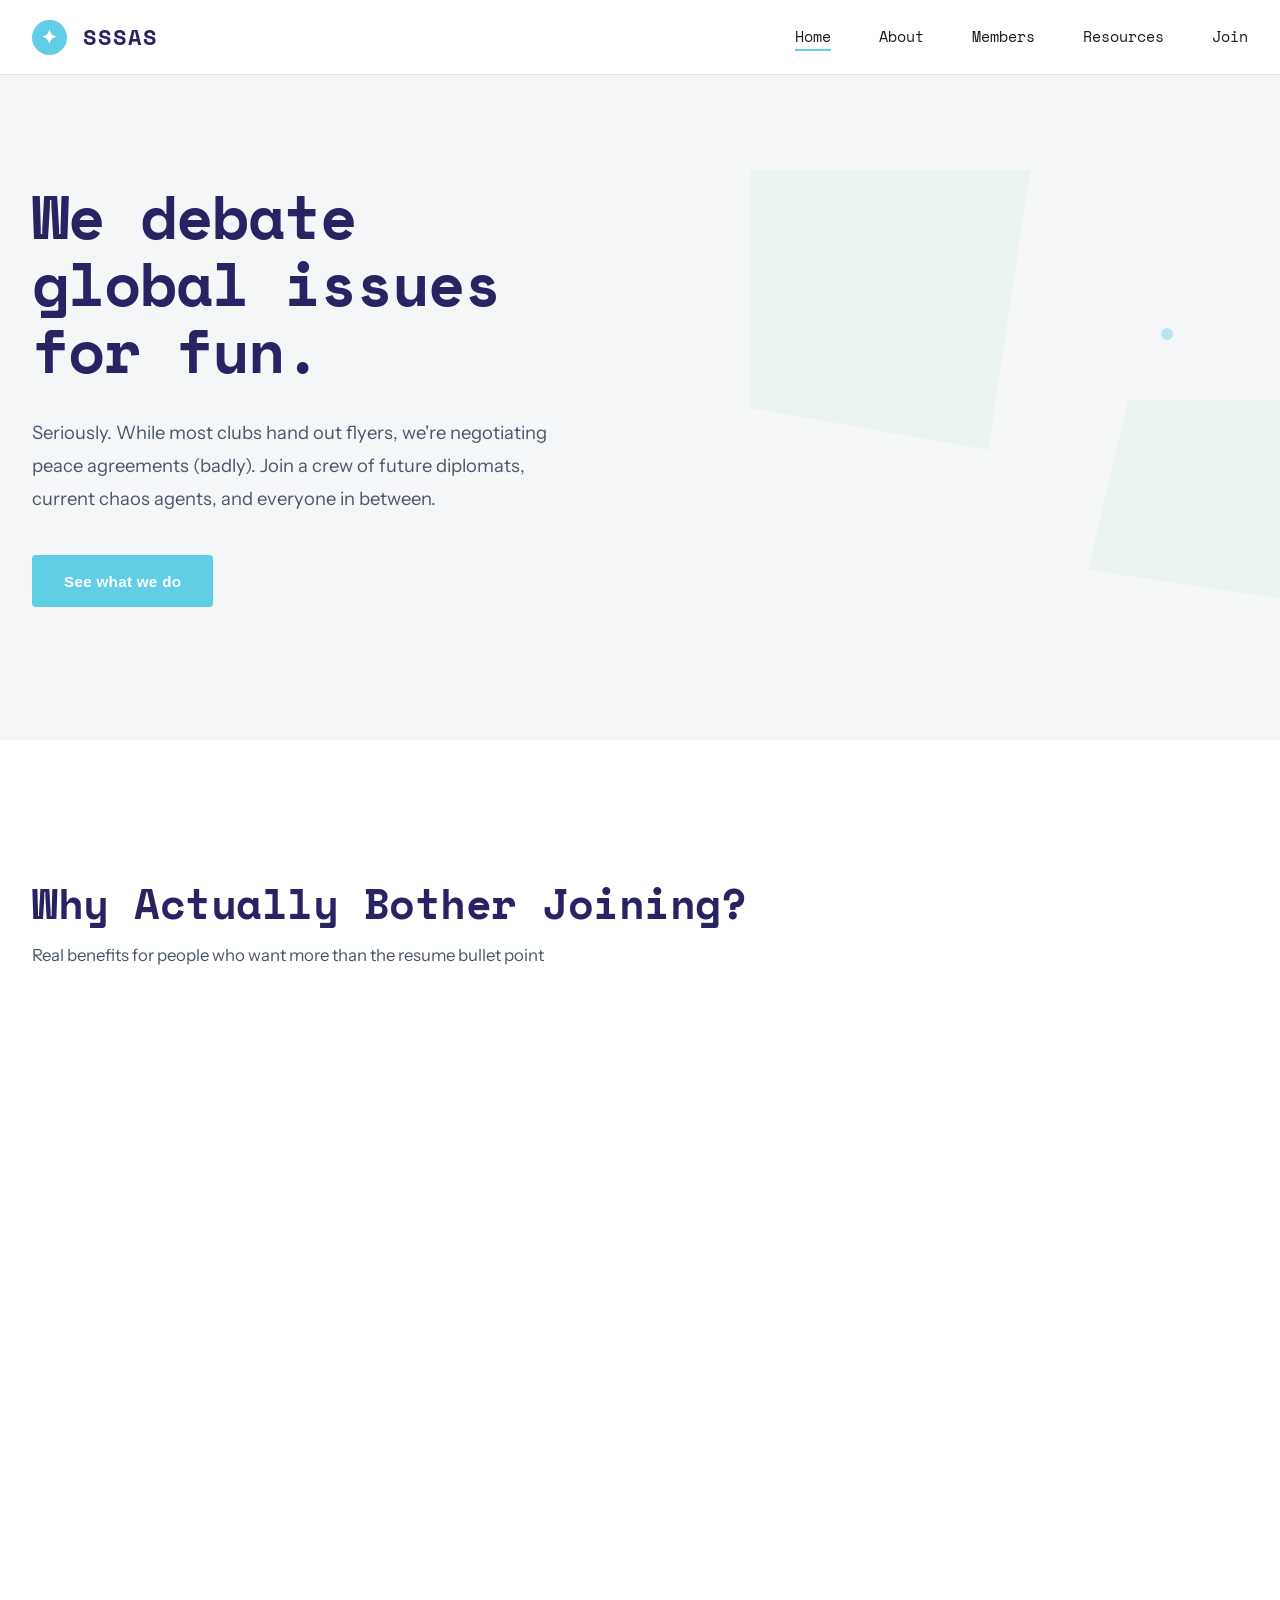
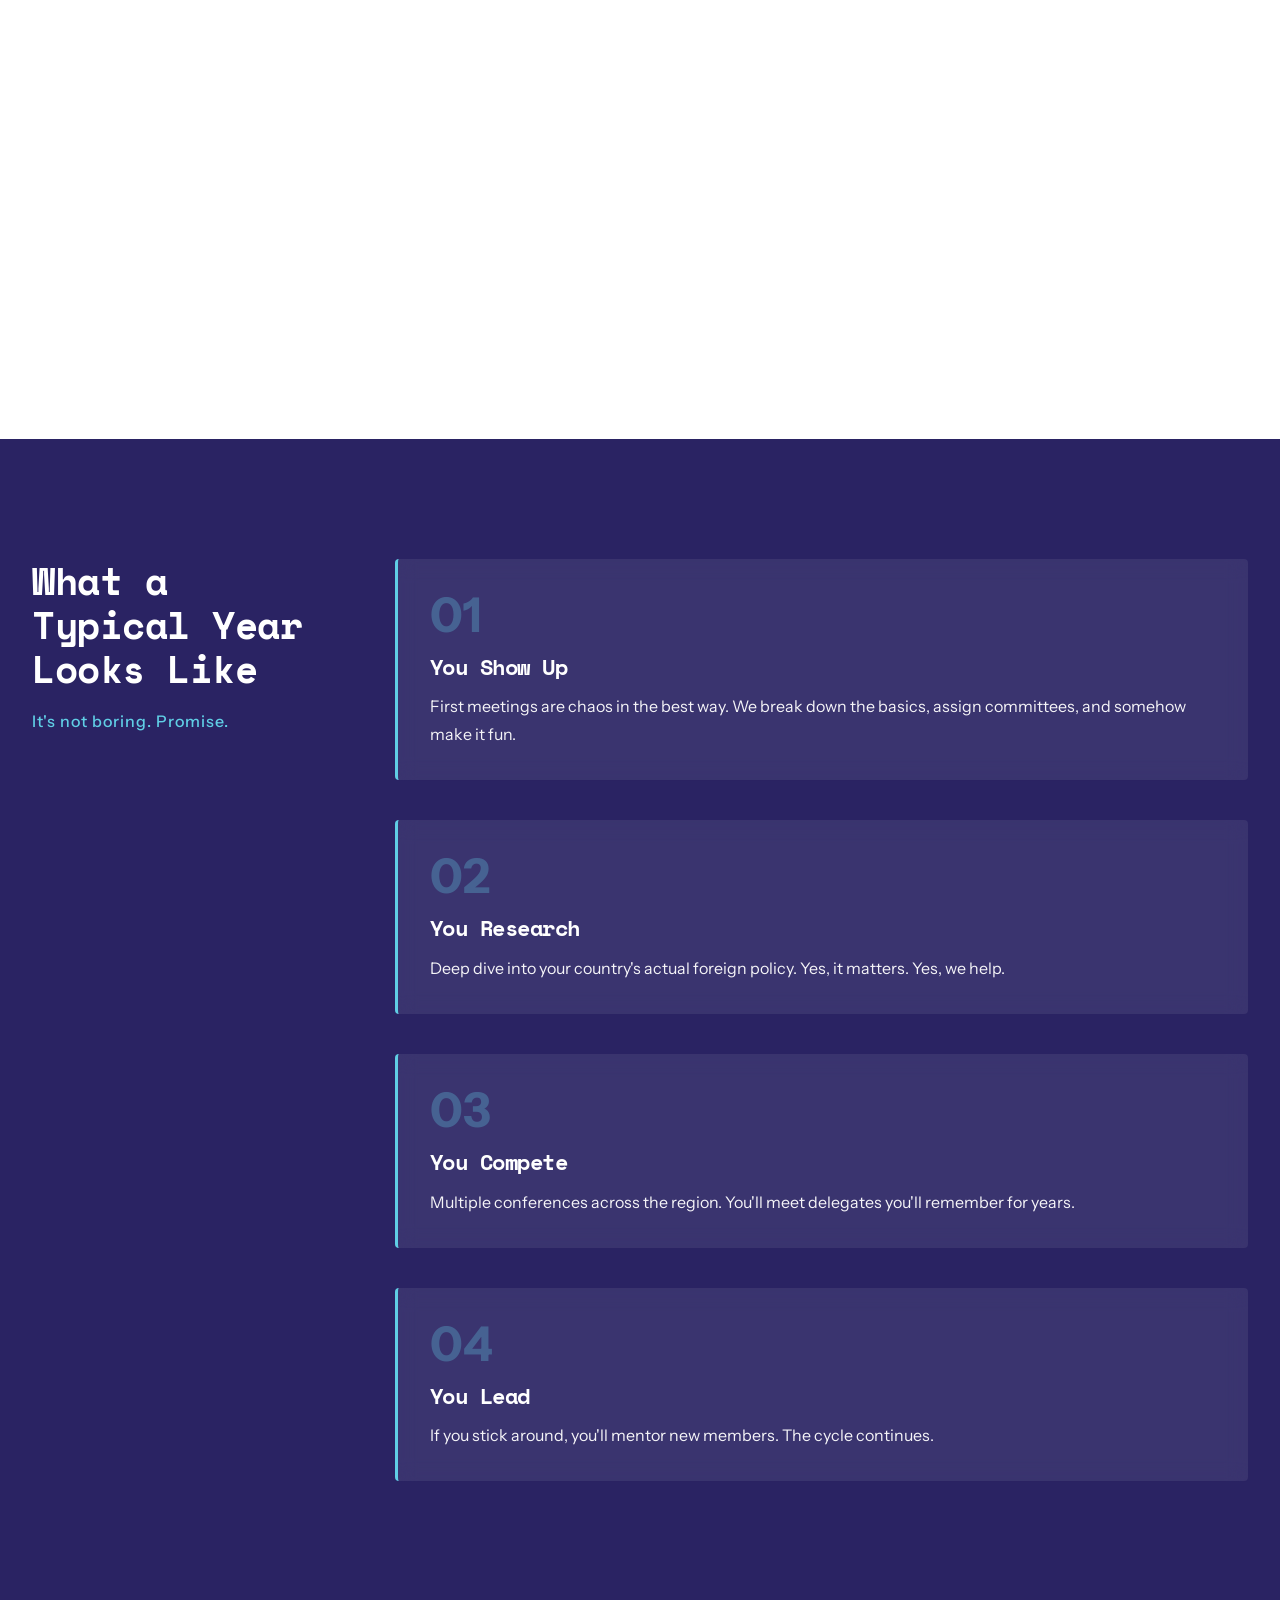
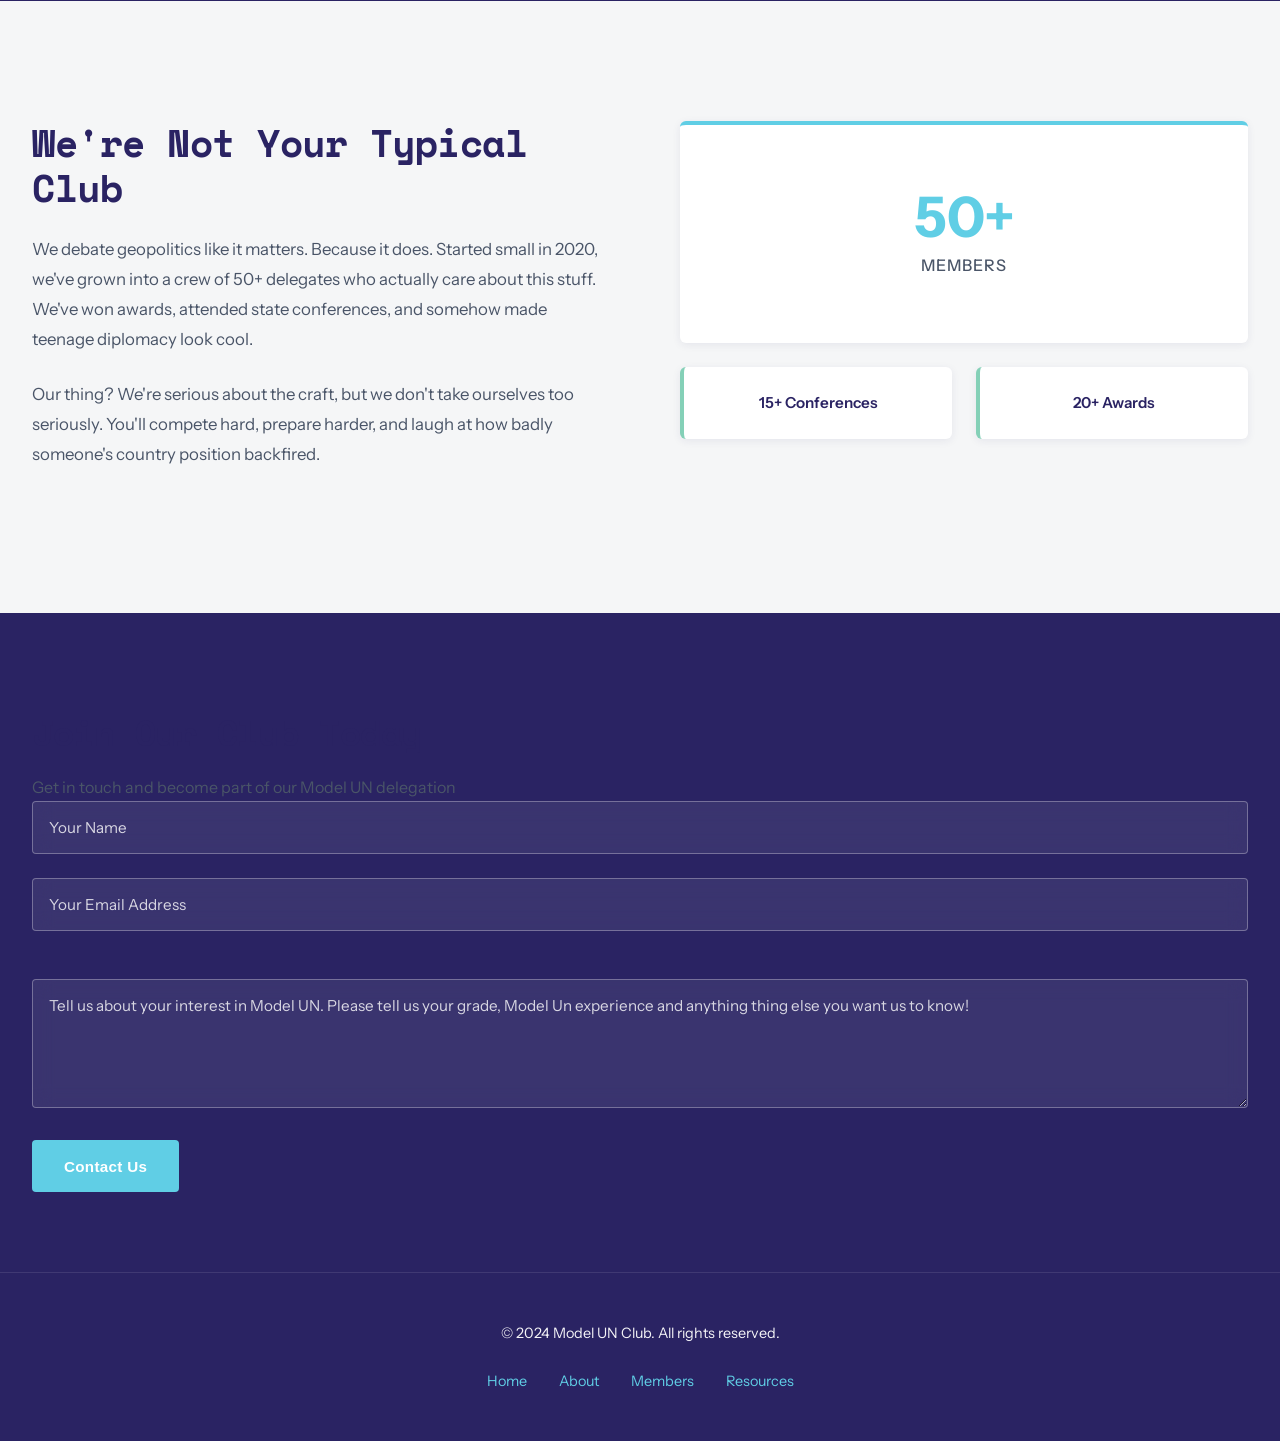
==== commit 5989afff: "fixed form it think" ====
--- a/index.html
+++ b/index.html
@@ -133,26 +133,39 @@
         </section>
 
         <!-- Contact Section -->
-        <section id="contact" class="section contact-section">
-            <div class="contact-wrapper">
-                <div class="contact-intro">
-                    <h2>Convinced Yet?</h2>
-                    <p>We meet Thursdays at 3:30 PM in Room 215. No experience required. Weird sense of humor required.</p>
-                </div>
-                <form class="contact-form" id="contactForm">
-                    <div class="form-group">
-                        <input type="text" placeholder="Your name (preferably one you'd use as a diplomat)" required>
-                    </div>
-                    <div class="form-group">
-                        <input type="email" placeholder="Your email" required>
-                    </div>
-                    <div class="form-group">
-                        <textarea placeholder="Why Model UN? (Honest answers only)" rows="4" required></textarea>
-                    </div>
-                    <button type="submit" class="cta-button">Count me in</button>
-                </form>
-            </div>
-        </section>
+        <section id="contact" class="section contact-section"> 
+            <div class="section-header"> 
+              <h2>Join Our Club Today</h2> 
+              <p>Get in touch and become part of our Model UN delegation</p> 
+            </div> 
+            
+            <form class="contact-form" id="contactForm" action="https://api.web3forms.com/submit" method="POST"> 
+              <!-- Web3Forms Access Key -->
+              <input type="hidden" name="access_key" value="5b0e07a8-ad11-49f1-944d-abac308a401e"> 
+          
+              <!-- Name Field -->
+              <div class="form-group"> 
+                <input type="text" placeholder="Your Name" name="name" required> 
+              </div> 
+          
+              <!-- Email Field -->
+              <div class="form-group"> 
+                <input type="email" id="email" placeholder="Your Email Address" name="email" required> 
+              </div> 
+          
+              <!-- Subject Field (Added this back for you) -->
+              <div class="form-group"> 
+                <input type="hidden" name="subject" value="New Model UN Club Submission">
+              </div>
+          
+              <!-- Message Field (Cleaned up the duplicate) -->
+              <div class="form-group"> 
+                <textarea placeholder="Tell us about your interest in Model UN. Please tell us your grade, Model Un experience and anything thing else you want us to know!" rows="5" name="message" required></textarea> 
+              </div> 
+          
+              <button type="submit" class="cta-button">Contact Us</button> 
+            </form> 
+          </section>
     </main>
 
     <!-- Footer -->
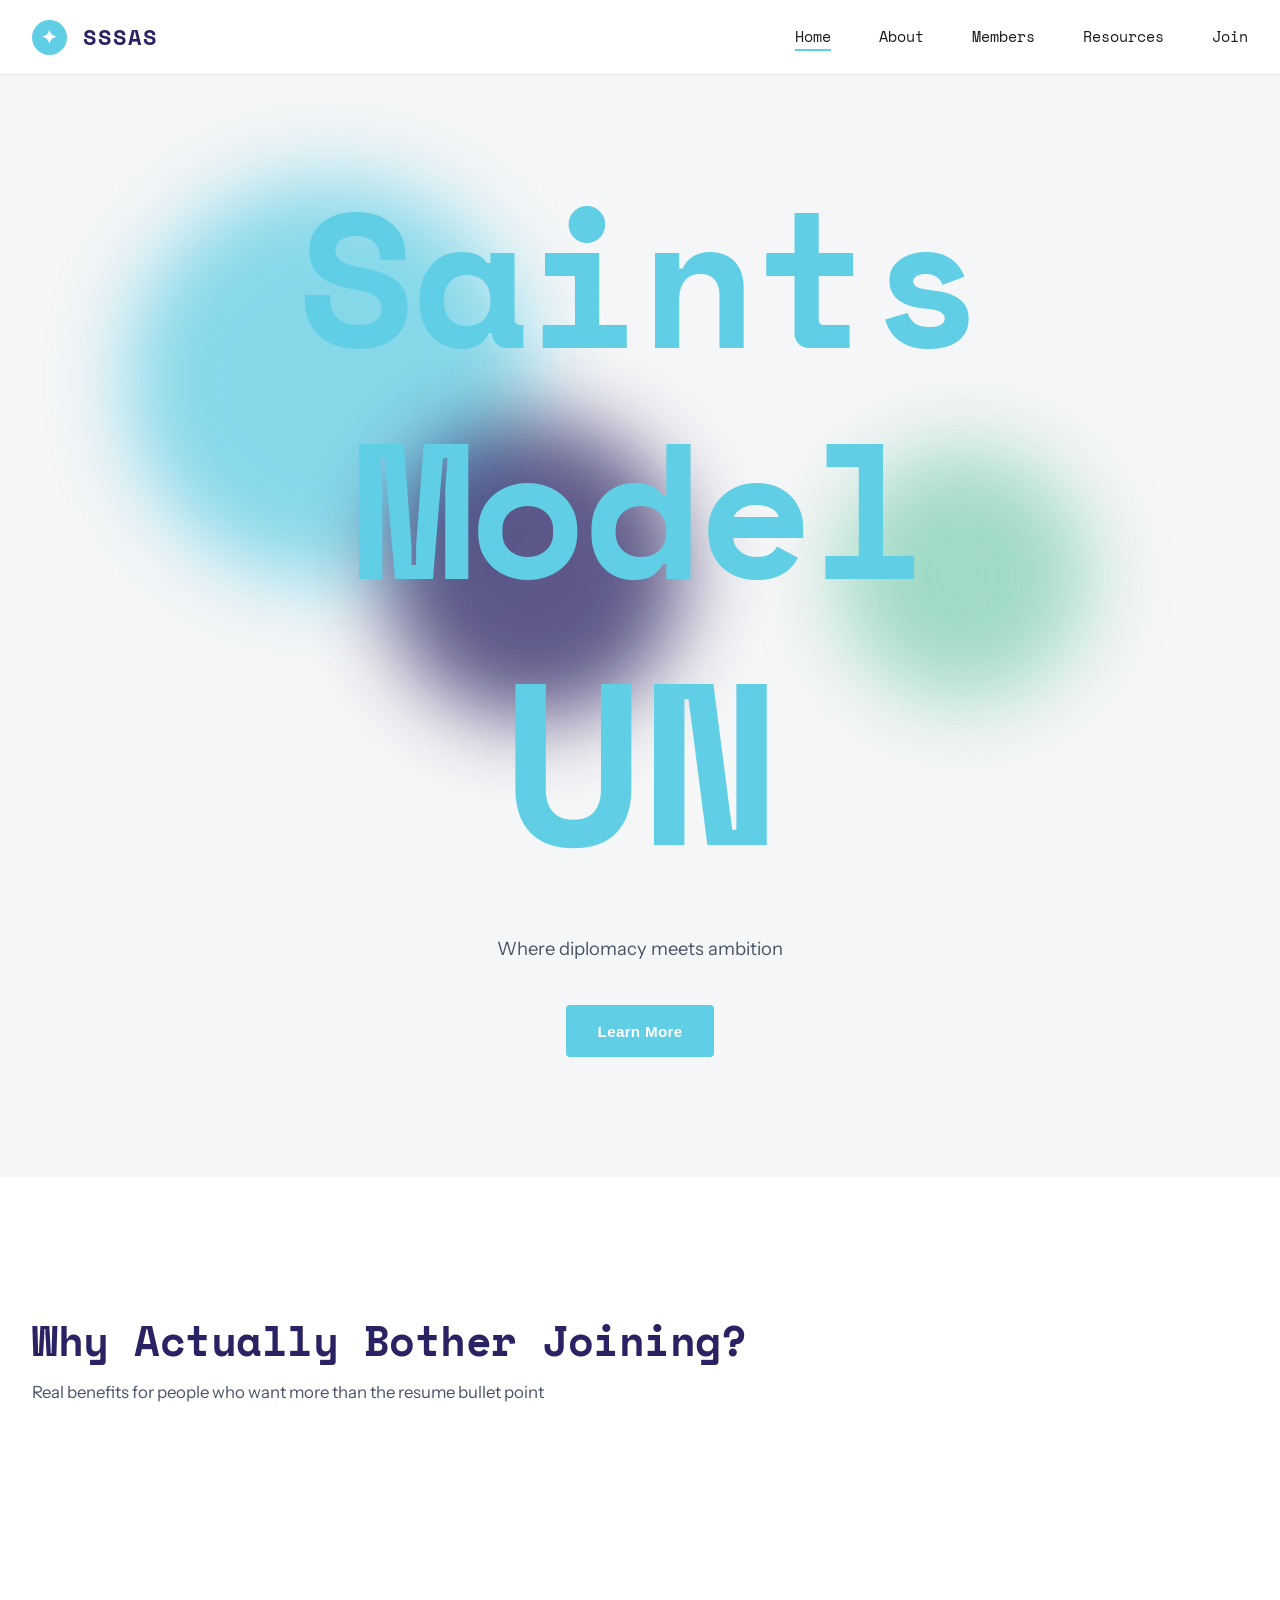
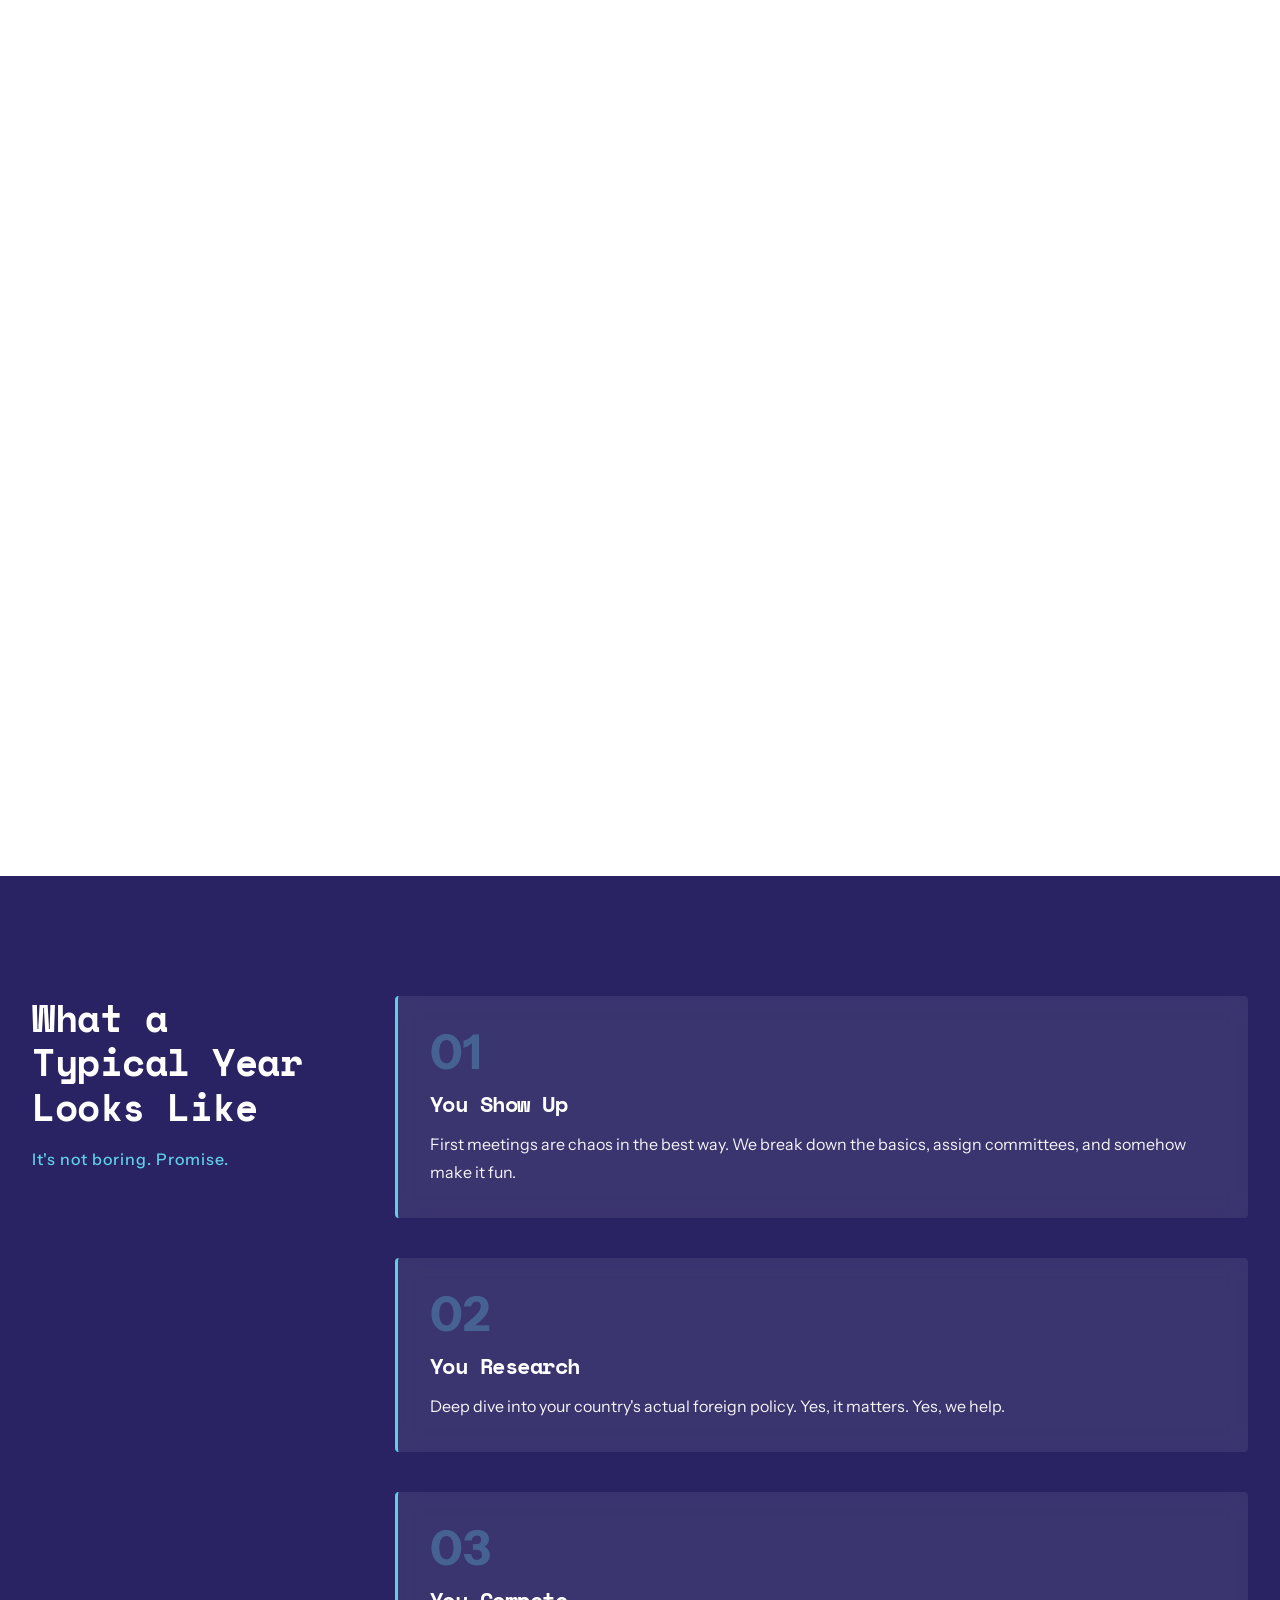
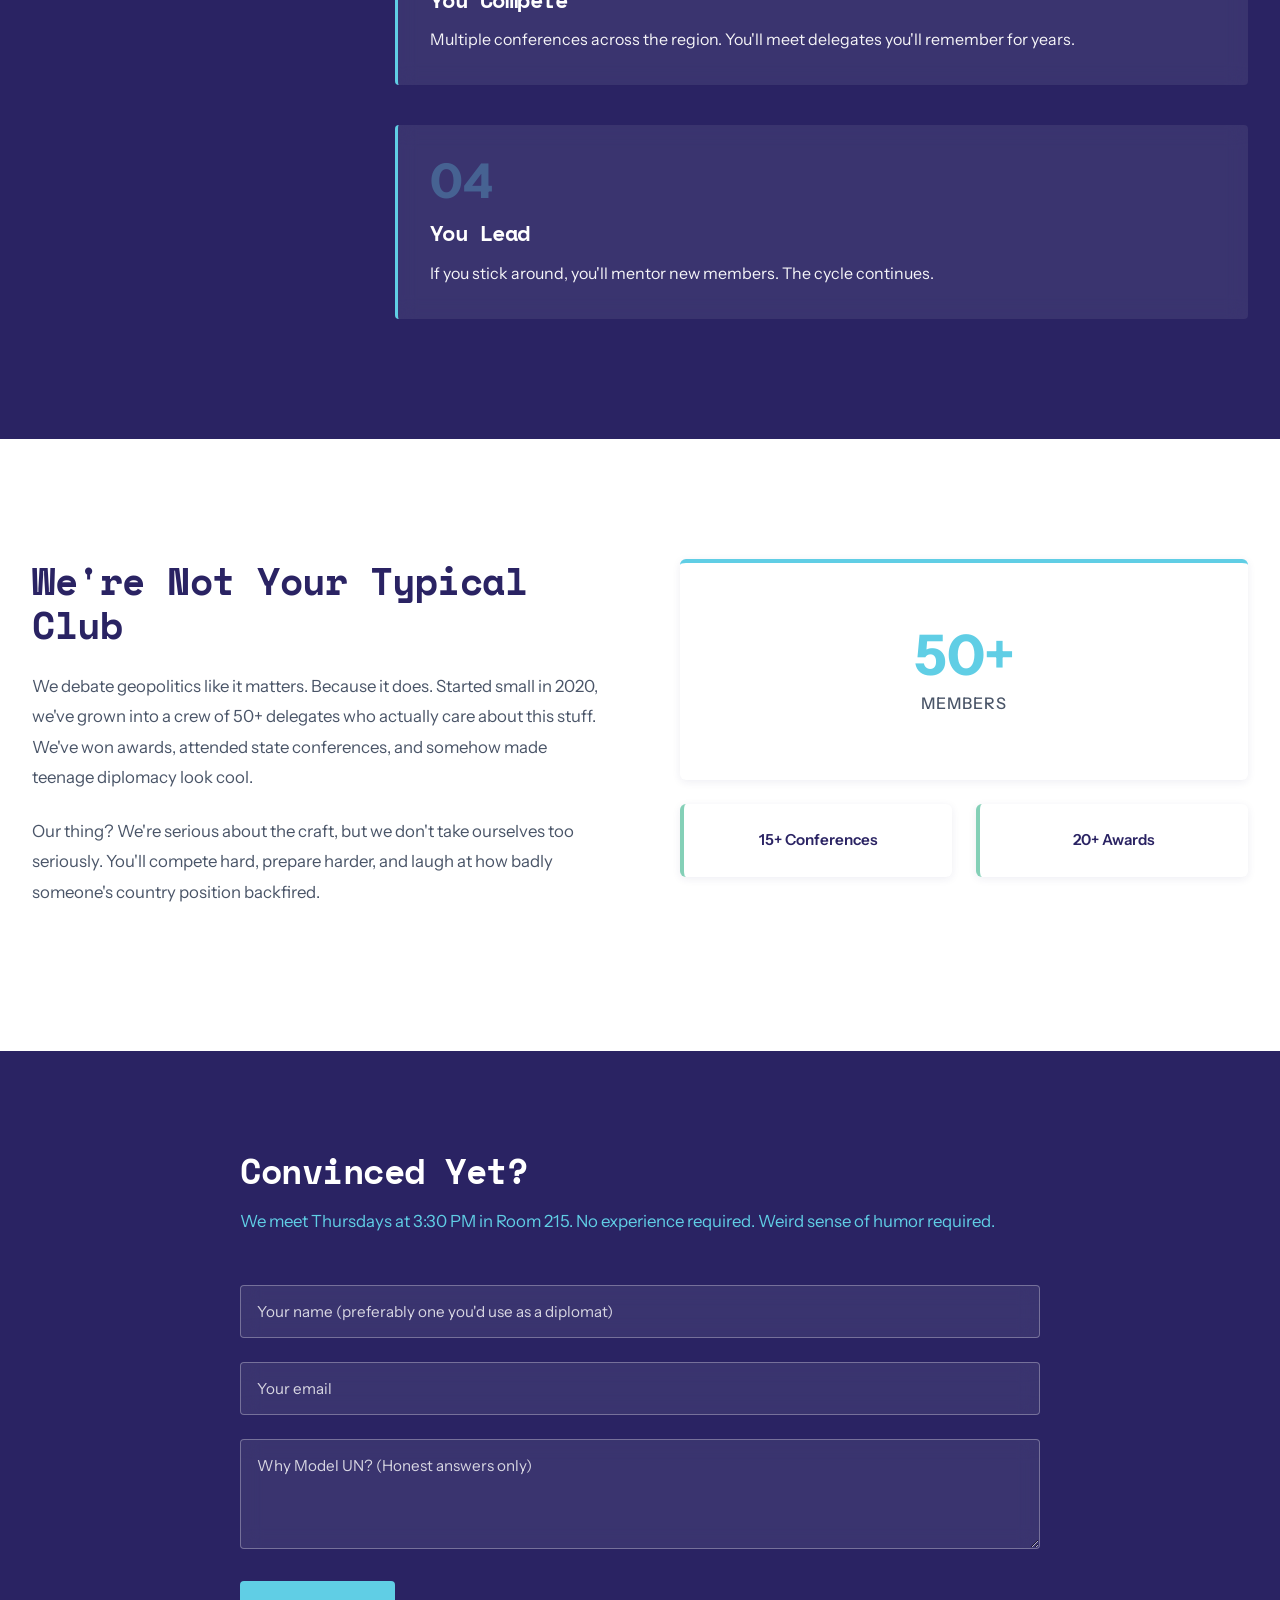
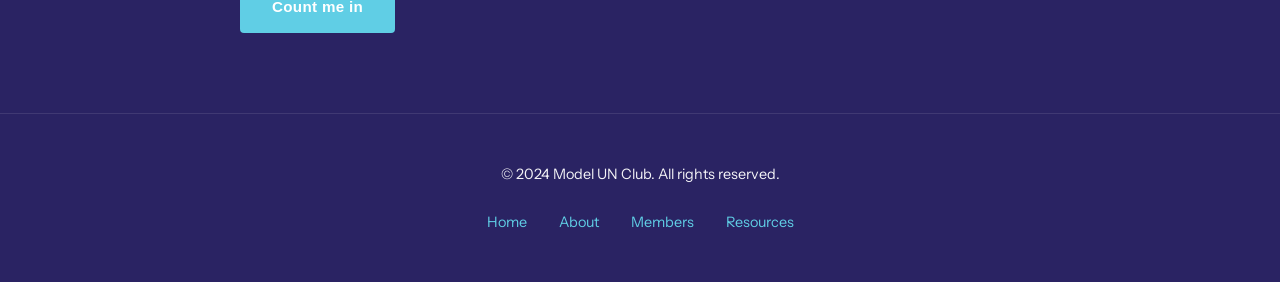
==== commit 72e22633: "added some blobs, there are still some errors with how the apper working on it" ====
--- a/index.html
+++ b/index.html
@@ -7,6 +7,11 @@
     <link rel="stylesheet" href="styles.css">
 </head>
 <body>
+    <!-- Floating Blobs -->
+    <div class="blob blob-1"></div>
+    <div class="blob blob-2"></div>
+    <div class="blob blob-3"></div>
+
     <!-- Navigation Bar -->
     <nav class="navbar" id="navbar">
         <div class="nav-container">
@@ -33,16 +38,20 @@
     <main>
         <!-- Hero Section -->
         <section id="home" class="section hero-section">
+            <!-- Interactive Blobs -->
+            <div class="hero-blob hero-blob-1"></div>
+            <div class="hero-blob hero-blob-2"></div>
+            <div class="hero-blob hero-blob-3"></div>
+            
             <div class="hero-grid">
                 <div class="hero-content">
-                    <h1 class="hero-title">We debate global issues for fun.</h1>
-                    <p class="hero-subtitle">Seriously. While most clubs hand out flyers, we're negotiating peace agreements (badly). Join a crew of future diplomats, current chaos agents, and everyone in between.</p>
-                    <button class="cta-button" onclick="scrollToSection('features')">See what we do</button>
-                </div>
-                <div class="hero-visual">
-                    <div class="accent-box accent-1"></div>
-                    <div class="accent-box accent-2"></div>
-                    <div class="accent-dot"></div>
+                    <h1 class="hero-title-large">
+                        <span class="hero-word saints-word">Saints</span>
+                        <span class="hero-word model-word">Model</span>
+                        <span class="hero-word un-word">UN</span>
+                    </h1>
+                    <p class="hero-subtitle">Where diplomacy meets ambition</p>
+                    <button class="cta-button" onclick="scrollToSection('features')">Learn More</button>
                 </div>
             </div>
         </section>
@@ -55,16 +64,16 @@
             </div>
             <div class="features-asymmetry">
                 <div class="feature-card feature-tall">
-                    <div class="feature-icon">🗣️</div>
+                    <!-- <div class="feature-icon">🗣️</div> -->
                     <h3>You'll Actually Learn to Speak</h3>
                     <p>Not the canned Toastmasters way. The "convince 50 people you're right about Syrian policy" way. Your confidence won't just improve—it'll be annoyingly noticeable.</p>
                 </div>
-                <div class="feature-card feature-short">
+                <div class="feature-card ">
                     <div class="feature-icon">🌍</div>
                     <h3>Global IQ</h3>
                     <p>You'll understand world news. Your parents will be confused.</p>
                 </div>
-                <div class="feature-card feature-short">
+                <div class="feature-card ">
                     <div class="feature-icon">🤝</div>
                     <h3>Real Friendships</h3>
                     <p>Not the "group project" kind. The "stayed up till 2am writing position papers together" kind.</p>
@@ -133,39 +142,26 @@
         </section>
 
         <!-- Contact Section -->
-        <section id="contact" class="section contact-section"> 
-            <div class="section-header"> 
-              <h2>Join Our Club Today</h2> 
-              <p>Get in touch and become part of our Model UN delegation</p> 
-            </div> 
-            
-            <form class="contact-form" id="contactForm" action="https://api.web3forms.com/submit" method="POST"> 
-              <!-- Web3Forms Access Key -->
-              <input type="hidden" name="access_key" value="5b0e07a8-ad11-49f1-944d-abac308a401e"> 
-          
-              <!-- Name Field -->
-              <div class="form-group"> 
-                <input type="text" placeholder="Your Name" name="name" required> 
-              </div> 
-          
-              <!-- Email Field -->
-              <div class="form-group"> 
-                <input type="email" id="email" placeholder="Your Email Address" name="email" required> 
-              </div> 
-          
-              <!-- Subject Field (Added this back for you) -->
-              <div class="form-group"> 
-                <input type="hidden" name="subject" value="New Model UN Club Submission">
-              </div>
-          
-              <!-- Message Field (Cleaned up the duplicate) -->
-              <div class="form-group"> 
-                <textarea placeholder="Tell us about your interest in Model UN. Please tell us your grade, Model Un experience and anything thing else you want us to know!" rows="5" name="message" required></textarea> 
-              </div> 
-          
-              <button type="submit" class="cta-button">Contact Us</button> 
-            </form> 
-          </section>
+        <section id="contact" class="section contact-section">
+            <div class="contact-wrapper">
+                <div class="contact-intro">
+                    <h2>Convinced Yet?</h2>
+                    <p>We meet Thursdays at 3:30 PM in Room 215. No experience required. Weird sense of humor required.</p>
+                </div>
+                <form class="contact-form" id="contactForm">
+                    <div class="form-group">
+                        <input type="text" placeholder="Your name (preferably one you'd use as a diplomat)" required>
+                    </div>
+                    <div class="form-group">
+                        <input type="email" placeholder="Your email" required>
+                    </div>
+                    <div class="form-group">
+                        <textarea placeholder="Why Model UN? (Honest answers only)" rows="4" required></textarea>
+                    </div>
+                    <button type="submit" class="cta-button">Count me in</button>
+                </form>
+            </div>
+        </section>
     </main>
 
     <!-- Footer -->
--- a/styles.css
+++ b/styles.css
@@ -171,38 +171,236 @@
     margin-top: 70px;
 }
 
+/* MARK:BLOBS */
+.blob {
+    position: fixed;
+
+    border-radius: 50%;
+    opacity: .75;
+    filter: blur(40px);
+    z-index: 1;
+    pointer-events: none;
+    color:#1a1a1a;
+    z-index: 2;
+}
+
+@keyframes float-blob-1 {
+    0% {
+        transform: translate(0px, 0px);
+    }
+    25% {
+        transform: translate(100px, -50px);
+    }
+    50% {
+        transform: translate(50px, 100px);
+    }
+    75% {
+        transform: translate(-80px, 50px);
+    }
+    100% {
+        transform: translate(0px, 0px);
+    }
+}
+
+@keyframes float-blob-2 {
+    0% {
+        transform: translate(0px, 0px);
+    }
+    25% {
+        transform: translate(-80px, 60px);
+    }
+    50% {
+        transform: translate(-100px, -50px);
+    }
+    75% {
+        transform: translate(60px, -80px);
+    }
+    100% {
+        transform: translate(0px, 0px);
+    }
+}
+
+@keyframes float-blob-3 {
+    0% {
+        transform: translate(0px, 0px);
+    }
+    25% {
+        transform: translate(50px, 80px);
+    }
+    50% {
+        transform: translate(-60px, -100px);
+    }
+    75% {
+        transform: translate(100px, 40px);
+    }
+    100% {
+        transform: translate(0px, 0px);
+    }
+}
+
+.blob-1 {
+    width: 400px;
+    height: 400px;
+    background: var(--primary-blue);
+    animation: float-blob-1 15s infinite ease-in-out;
+    top: 20%;
+    left: 10%;
+}
+
+.blob-2 {
+    width: 250px;
+    height: 250px;
+    background: var(--tertiary-green);
+    animation: float-blob-2 20s infinite ease-in-out;
+    top: 50%;
+    right: 15%;
+}
+
+.blob-3 {
+    width: 300px;
+    height: 300px;
+    background: var(--secondary-purple);
+    animation: float-blob-3 18s infinite ease-in-out;
+    bottom: 20%;
+    left: 30%;
+}
+
 .section {
     scroll-margin-top: 80px;
 }
 
-/* ===== HERO SECTION ===== */
+/* MARK: HERO SECTION  */
 .hero-section {
     background: var(--bg-light);
     padding: 100px 2rem 120px 2rem;
     position: relative;
     overflow: hidden;
-}
+    min-height: 80vh;
+    display: flex;
+    align-items: center;
+    justify-content: center;
+}
+
+/* Interactive Hero Blobs
+.hero-blob {
+    position: absolute;
+    border-radius: 50%;
+    filter: blur(60px);
+    opacity: 0.15;
+    pointer-events: none;
+    transition: none;
+}
+
+.hero-blob-1 {
+    width: 350px;
+    height: 350px;
+    background: var(--primary-blue);
+    top: 10%;
+    left: 5%;
+}
+
+.hero-blob-2 {
+    width: 280px;
+    height: 280px;
+    background: var(--tertiary-green);
+    top: 40%;
+    right: 10%;
+}
+
+.hero-blob-3 {
+    width: 320px;
+    height: 320px;
+    background: var(--secondary-purple);
+    bottom: 5%;
+    left: 25%;
+} */
 
 .hero-grid {
     max-width: 1400px;
     margin: 0 auto;
     display: grid;
-    grid-template-columns: 1fr 0.8fr;
+    grid-template-columns: 1fr;
     gap: 6rem;
     align-items: center;
+    width: 100%;
+    position: relative;
+    z-index: 10;
 }
 
 .hero-content {
     z-index: 10;
-}
-
-.hero-title {
-    font-size: 3.8rem;
-    margin-bottom: 2rem;
-    line-height: 1.1;
-    letter-spacing: -1px;
-    color: var(--secondary-purple);
-    max-width: 90%;
+    text-align: center;
+}
+
+.hero-title-large {
+    font-size: 12rem;
+    font-weight: 900;
+    line-height: 0.9;
+    letter-spacing: -4px;
+    margin-bottom: 3rem;
+    display: flex;
+    flex-direction: column;
+    gap: 0.1em;
+    color: var(--primary-blue);
+}
+
+.hero-word {
+    display: block;
+    font-family: 'Space Mono', monospace;
+    color: var(--primary-blue);
+    position: relative;
+    transition: all 0.4s cubic-bezier(0.34, 1.56, 0.64, 1);
+    padding: 0.1em;
+}
+
+/* Individual word styling with solid blue color */
+.saints-word {
+    color: var(--primary-blue);
+}
+
+.saints-word:hover {
+    filter: brightness(0.85);
+    transform: scale(1.05);
+}
+
+.model-word {
+    color: var(--primary-blue);
+}
+
+.model-word:hover {
+    filter: brightness(0.85);
+    transform: scale(1.05);
+}
+
+.un-word {
+    color: var(--primary-blue);
+    font-size: 1.2em;
+}
+
+.un-word:hover {
+    filter: brightness(0.85);
+    transform: scale(1.05);
+}
+
+/* TO ADD IMAGES INSIDE THE LETTERS */
+/* Replace background-color with background-image on any .hero-word class */
+/* Example for Saints word with an image: */
+/* .saints-word {
+    background-image: url('your-image-url-here.jpg');
+    background-size: cover;
+    background-position: center;
+    background-clip: text;
+    -webkit-background-clip: text;
+    -webkit-text-fill-color: transparent;
+    color: transparent;
+} */
+
+/* Alternative method using overlay */
+.hero-word.with-image {
+    background-size: cover;
+    background-position: center;
+    background-attachment: fixed;
+    background-blend-mode: multiply;
 }
 
 .hero-subtitle {
@@ -210,7 +408,7 @@
     color: var(--gray-text);
     margin-bottom: 2.5rem;
     line-height: 1.8;
-    max-width: 550px;
+    max-width: 100%;
 }
 
 .cta-button {
@@ -228,89 +426,13 @@
     overflow: hidden;
 }
 
-.cta-button::before {
-    content: '';
-    position: absolute;
-    top: 0;
-    left: -100%;
-    width: 100%;
-    height: 100%;
-    background: var(--secondary-purple);
-    transition: left 0.4s cubic-bezier(0.34, 1.56, 0.64, 1);
-    z-index: -1;
-}
-
-.cta-button:hover::before {
-    left: 0;
-}
-
-.cta-button:hover {
-    transform: translateY(-3px);
-    letter-spacing: 0.5px;
-}
-
-.hero-visual {
-    position: relative;
-    height: 450px;
-    z-index: 5;
-}
-
-.accent-box {
-    position: absolute;
-    background: var(--tertiary-green);
-    opacity: 0.08;
-}
-
-.accent-1 {
-    width: 280px;
-    height: 280px;
-    top: 0;
-    left: 0;
-    clip-path: polygon(0 0, 100% 0, 85% 100%, 0 85%);
-    animation: drift 8s ease-in-out infinite;
-}
-
-.accent-2 {
-    width: 200px;
-    height: 200px;
-    bottom: 20px;
-    right: -40px;
-    clip-path: polygon(20% 0, 100% 0, 100% 100%, 0 85%);
-    animation: driftReverse 10s ease-in-out infinite;
-}
-
-.accent-dot {
-    position: absolute;
-    width: 12px;
-    height: 12px;
-    background: var(--primary-blue);
-    border-radius: 50%;
-    top: 35%;
-    right: 15%;
-    opacity: 0.4;
-    animation: pulse 4s ease-in-out infinite;
-}
-
-@keyframes drift {
-    0%, 100% { transform: translateY(0) rotate(0deg); }
-    50% { transform: translateY(-20px) rotate(2deg); }
-}
-
-@keyframes driftReverse {
-    0%, 100% { transform: translateY(0) rotate(0deg); }
-    50% { transform: translateY(20px) rotate(-2deg); }
-}
-
-@keyframes pulse {
-    0%, 100% { opacity: 0.4; transform: scale(1); }
-    50% { opacity: 0.8; transform: scale(1.3); }
-}
-
-/* ===== FEATURES SECTION ===== */
+/* MARK: FEATURES SECTION ===== */
 .features-section {
     background: var(--bg-white);
     padding: 140px 2rem;
     position: relative;
+    z-index: 3;
+    
 }
 
 .features-header {
@@ -349,6 +471,8 @@
     transition: all 0.4s cubic-bezier(0.34, 1.56, 0.64, 1);
     position: relative;
     overflow: hidden;
+    background-color: #1a1a1a;
+    z-index: 10;
 }
 
 .feature-card::before {
@@ -362,11 +486,15 @@
     opacity: 0.03;
     border-radius: 50%;
     transition: all 0.6s ease;
+    background: #1a1a1a;
+    z-index: 10;
 }
 
 .feature-card:hover::before {
     width: 300px;
     height: 300px;
+    background-color: #1a1a1a;
+    z-index: 10;
 }
 
 .feature-card.feature-tall {
@@ -388,6 +516,7 @@
 
 .feature-card p {
     color: var(--gray-text);
+    
     position: relative;
     z-index: 1;
     line-height: 1.8;
@@ -398,7 +527,7 @@
     box-shadow: var(--shadow-medium);
 }
 
-/* ===== SERVICES SECTION ===== */
+/* MARK: SERVICES SECTION ===== */
 .services-section {
     background: var(--secondary-purple);
     color: white;
@@ -490,10 +619,12 @@
     color: rgba(255, 255, 255, 0.95);
 }
 
-/* ===== ABOUT SECTION ===== */
+/* MARK: ABOUT SECTION ===== */
 .about-section {
-    background: var(--bg-light);
+    background: var(--bg-white);
     padding: 120px 2rem;
+    z-index: 10;
+    
 }
 
 .about-asymmetry {
@@ -533,6 +664,7 @@
     text-align: center;
     grid-column: 1 / -1;
     border-top: 4px solid var(--primary-blue);
+    z-index: 15;
 }
 
 .stat-primary {
@@ -562,6 +694,7 @@
     box-shadow: var(--shadow-subtle);
     text-align: center;
     border-left: 4px solid var(--tertiary-green);
+    z-index: 15;
 }
 
 .stat-mini {
@@ -570,7 +703,7 @@
     font-weight: 600;
 }
 
-/* ===== CONTACT SECTION ===== */
+/* MARK: CONTACT SECTION ===== */
 .contact-section {
     background: var(--secondary-purple);
     color: white;
@@ -718,7 +851,7 @@
     font-weight: 500;
 }
 
-/* ===== MISSION SECTION ===== */
+/* MARK: MISSION SECTION */
 .mission-elite-section {
     background: var(--bg-light);
     padding: 100px 2rem;
@@ -881,7 +1014,7 @@
     border-left: 4px solid var(--primary-blue);
 }
 
-/* ===== REASONS ===== */
+/* MARK: REASONS  */
 .elite-reasons-section {
     background: var(--secondary-purple);
     color: white;
@@ -928,7 +1061,7 @@
     line-height: 1.8;
 }
 
-/* ===== LEADERSHIP ===== */
+/* MARK: LEADERSHIP ===== */
 .leadership-elite-section {
     background: var(--bg-light);
     padding: 100px 2rem;
@@ -1120,7 +1253,7 @@
     z-index: 1;
 }
 
-/* ===== MEMBERS DIRECTORY ===== */
+/* MARK: MEMBERS DIRECTORY ===== */
 .members-directory-section {
     background: var(--bg-white);
     padding: 100px 2rem;
@@ -1208,7 +1341,7 @@
     box-shadow: var(--shadow-medium);
 }
 
-/* ===== JOIN SECTION ===== */
+/* MARK: JOIN SECTION */
 .join-elite-section {
     background: var(--bg-light);
     padding: 100px 2rem;
@@ -1297,7 +1430,7 @@
     box-shadow: var(--shadow-medium);
 }
 
-/* ===== PREP SECTION ===== */
+/* MARK: PREP SECTION  */
 .resources-prep-section {
     background: var(--bg-white);
     padding: 100px 2rem;
@@ -1358,7 +1491,7 @@
     border-bottom: none;
 }
 
-/* ===== TEMPLATES ===== */
+/* MARK: TEMPLATES ===== */
 .resources-templates-section {
     background: var(--bg-light);
     padding: 100px 2rem;
@@ -1468,7 +1601,7 @@
     font-size: 0.9rem;
 }
 
-/* ===== COMMITTEES ===== */
+/* MARK: COMMITTEES  */
 .resources-committees-section {
     background: var(--bg-light);
     padding: 100px 2rem;
@@ -1512,7 +1645,7 @@
     box-shadow: var(--shadow-medium);
 }
 
-/* ===== EXTERNAL RESOURCES ===== */
+/* MARK: EXTERNAL RESOURCES  */
 .resources-external-section {
     background: var(--bg-white);
     padding: 100px 2rem;
@@ -1573,7 +1706,7 @@
     box-shadow: var(--shadow-medium);
 }
 
-/* ===== FAQ ===== */
+/* Mark: FAQ  */
 .resources-faq-section {
     background: var(--bg-light);
     padding: 100px 2rem;
@@ -1614,7 +1747,7 @@
     line-height: 1.7;
 }
 
-/* ===== EVENTS ===== */
+/* MARK: EVENTS  */
 .resources-events-section {
     background: var(--bg-white);
     padding: 100px 2rem;
@@ -1693,7 +1826,7 @@
     color: var(--secondary-purple);
 }
 
-/* ===== RESPONSIVE DESIGN ===== */
+/* MARK: RESPONSIVE DESIGN  */
 @media (max-width: 1024px) {
     .hero-grid {
         grid-template-columns: 1fr;
@@ -1845,11 +1978,13 @@
 
     .hero-section {
         padding: 80px 1.5rem 100px 1.5rem;
-    }
-
-    .hero-title {
-        font-size: 2.4rem;
-        max-width: 100%;
+        min-height: 70vh;
+    }
+
+    .hero-title-large {
+        font-size: 5rem;
+        letter-spacing: -2px;
+        margin-bottom: 2rem;
     }
 
     .hero-subtitle {
@@ -1943,11 +2078,17 @@
 
     .hero-section {
         padding: 60px 1rem 80px 1rem;
-    }
-
-    .hero-title {
-        font-size: 1.8rem;
+        min-height: 60vh;
+    }
+
+    .hero-title-large {
+        font-size: 3rem;
+        letter-spacing: -1px;
         margin-bottom: 1.5rem;
+    }
+
+    .hero-content {
+        text-align: center;
     }
 
     .cta-button {
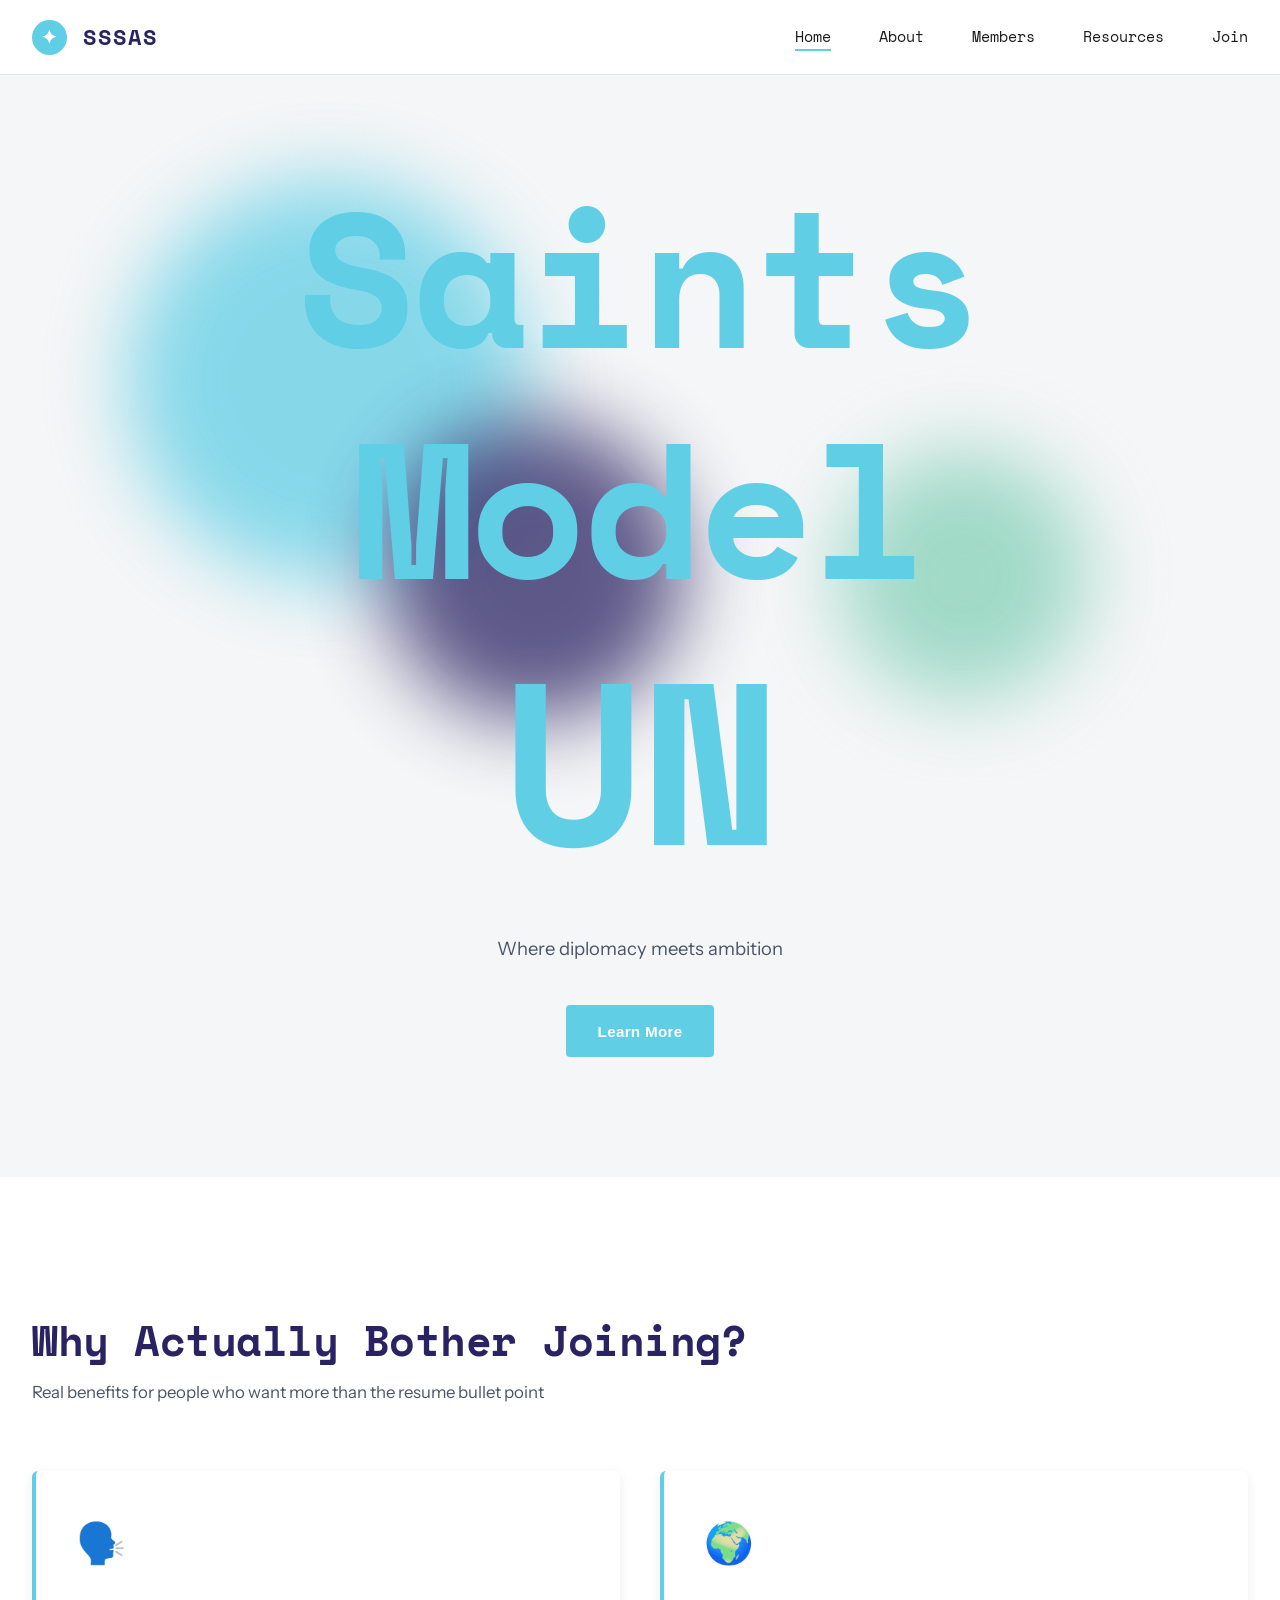
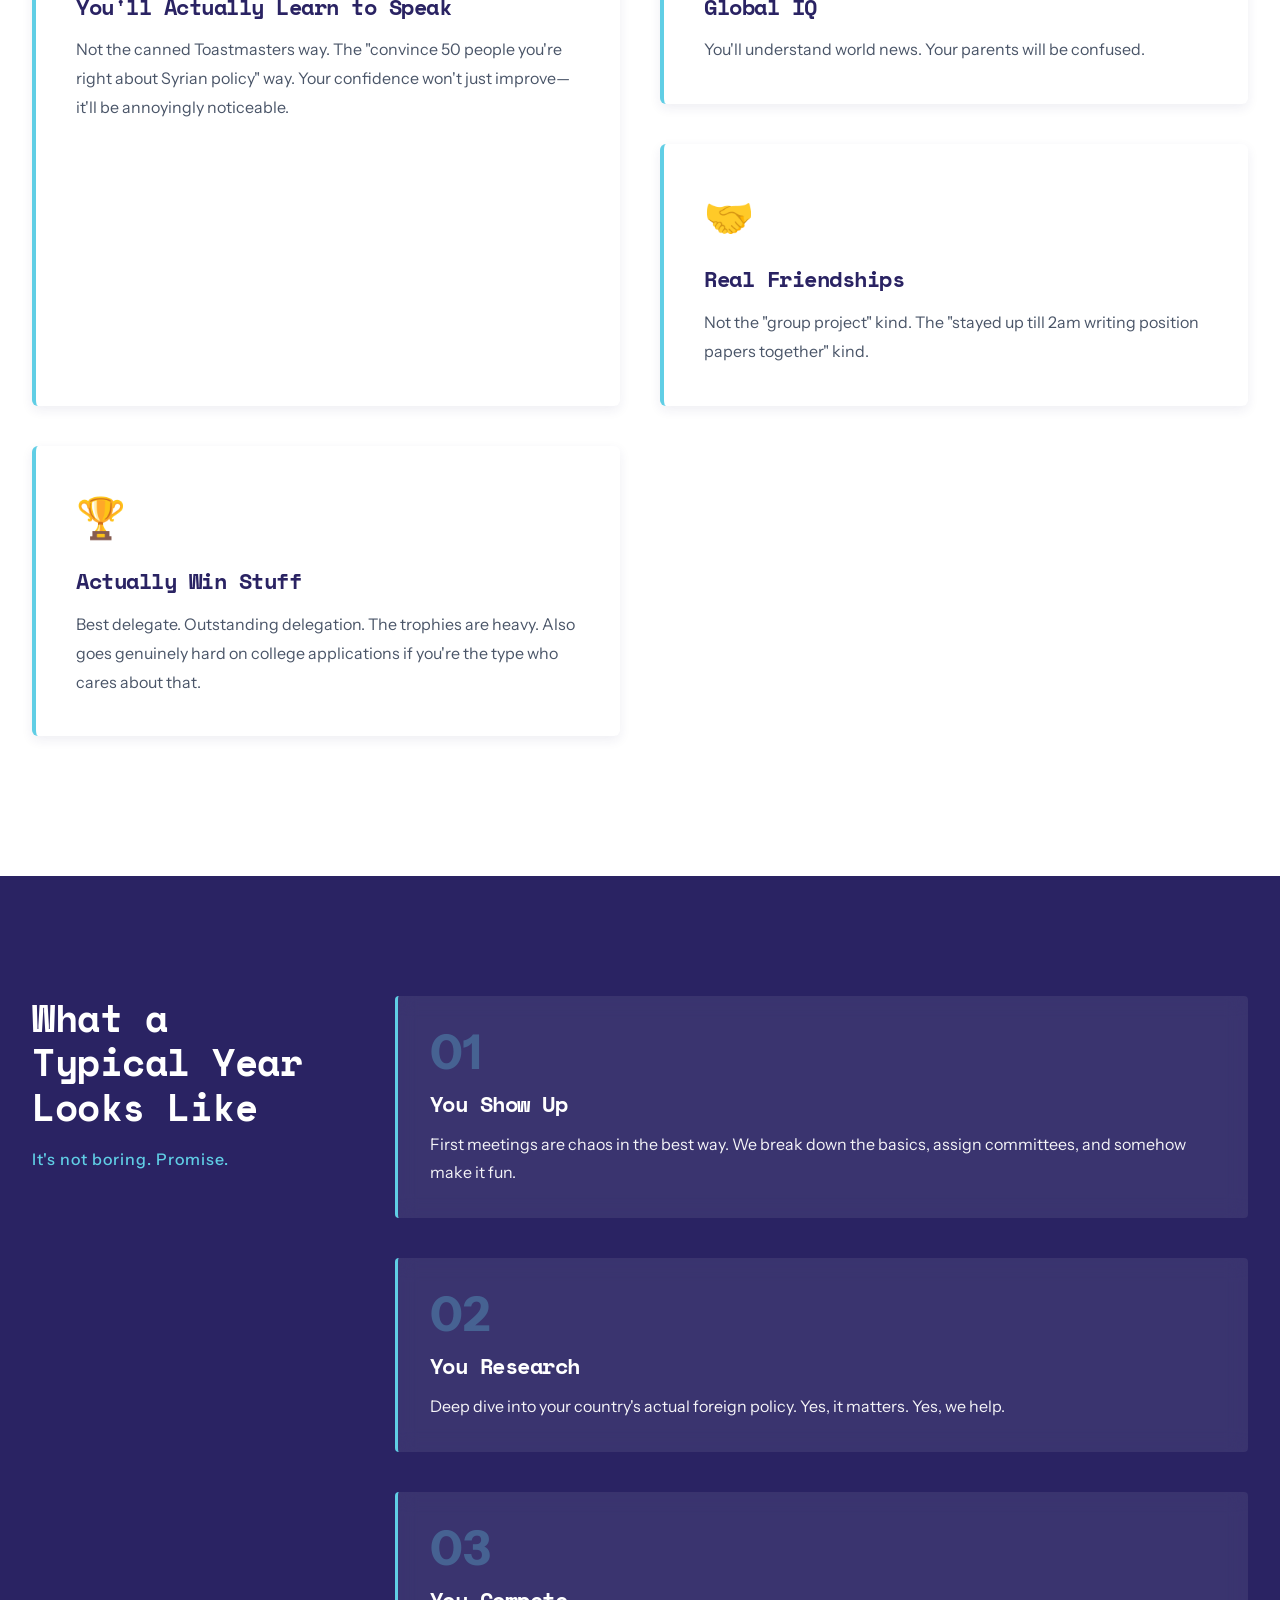
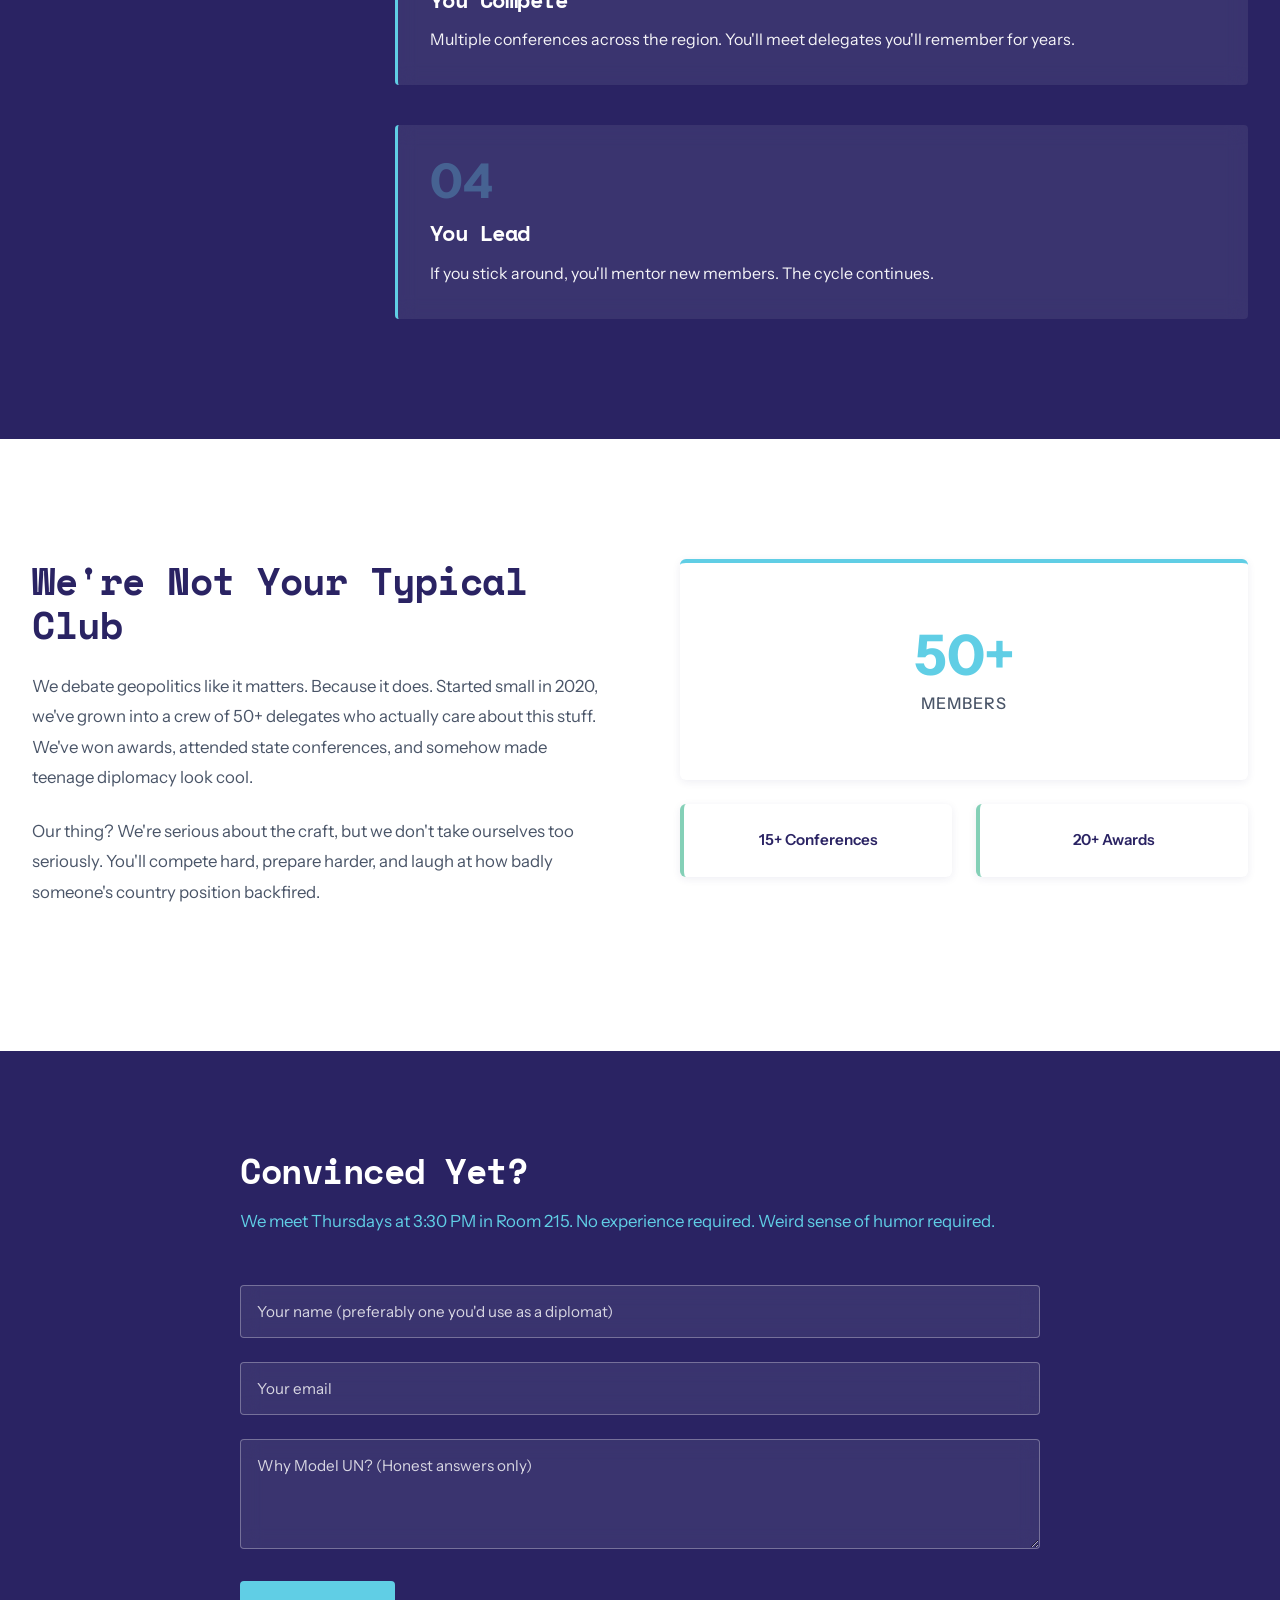
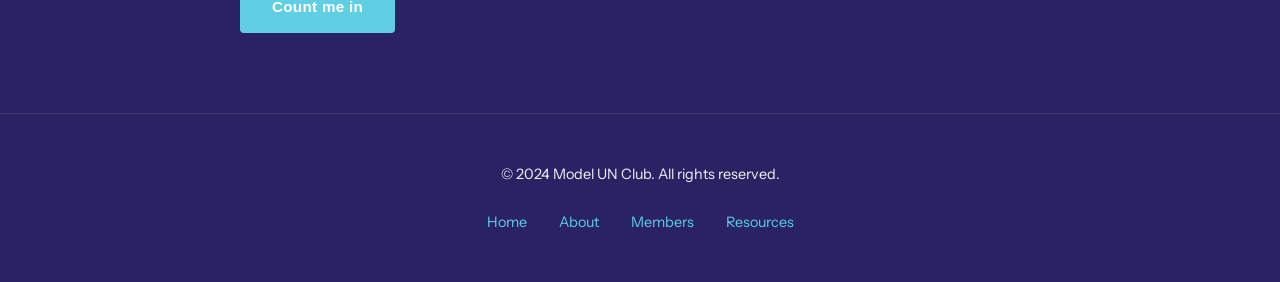
==== commit 274e7341: "Here is a verstion that I am pretty happy with. All the content needs to be rewritten tho" ====
--- a/index.html
+++ b/index.html
@@ -64,7 +64,7 @@
             </div>
             <div class="features-asymmetry">
                 <div class="feature-card feature-tall">
-                    <!-- <div class="feature-icon">🗣️</div> -->
+                    <div class="feature-icon">🗣️</div>
                     <h3>You'll Actually Learn to Speak</h3>
                     <p>Not the canned Toastmasters way. The "convince 50 people you're right about Syrian policy" way. Your confidence won't just improve—it'll be annoyingly noticeable.</p>
                 </div>
--- a/styles.css
+++ b/styles.css
@@ -431,28 +431,27 @@
     background: var(--bg-white);
     padding: 140px 2rem;
     position: relative;
-    z-index: 3;
-    
-}
-
+    z-index: 5;
+}
+ 
 .features-header {
     margin-bottom: 4rem;
     max-width: 1400px;
     margin-left: auto;
     margin-right: auto;
 }
-
+ 
 .features-header h2 {
     font-size: 2.6rem;
     margin-bottom: 0.8rem;
     color: var(--secondary-purple);
 }
-
+ 
 .features-header p {
     font-size: 1.05rem;
     color: var(--gray-text);
 }
-
+ 
 .features-asymmetry {
     max-width: 1400px;
     margin: 0 auto;
@@ -461,75 +460,57 @@
     gap: 2.5rem;
     grid-auto-rows: auto;
 }
-
+ 
 .feature-card {
     background: white;
     padding: 2.5rem;
     border-radius: 6px;
     border-left: 4px solid var(--primary-blue);
-    box-shadow: var(--shadow-subtle);
+    box-shadow: 0 4px 12px rgba(42, 35, 99, 0.08);
     transition: all 0.4s cubic-bezier(0.34, 1.56, 0.64, 1);
     position: relative;
-    overflow: hidden;
-    background-color: #1a1a1a;
-    z-index: 10;
-}
-
-.feature-card::before {
-    content: '';
-    position: absolute;
-    bottom: 0;
-    right: 0;
-    width: 0;
-    height: 0;
-    background: var(--primary-blue);
-    opacity: 0.03;
-    border-radius: 50%;
-    transition: all 0.6s ease;
-    background: #1a1a1a;
-    z-index: 10;
-}
-
-.feature-card:hover::before {
-    width: 300px;
-    height: 300px;
-    background-color: #1a1a1a;
-    z-index: 10;
-}
-
+    overflow: visible;
+    cursor: pointer;
+   
+    opacity: 1 !important;
+    visibility: visible !important;
+    transform: none !important; 
+}
+ 
 .feature-card.feature-tall {
     grid-row: span 2;
 }
-
+ 
 .feature-icon {
     font-size: 2.5rem;
     margin-bottom: 1.2rem;
     display: inline-block;
 }
-
+ 
 .feature-card h3 {
     color: var(--secondary-purple);
     margin-bottom: 1rem;
     position: relative;
     z-index: 1;
 }
-
+ 
 .feature-card p {
     color: var(--gray-text);
-    
     position: relative;
     z-index: 1;
     line-height: 1.8;
 }
-
+ 
 .feature-card:hover {
-    transform: translateY(-6px);
-    box-shadow: var(--shadow-medium);
+    transform: translateY(-12px);
+    box-shadow: 0 20px 40px rgba(42, 35, 99, 0.16);
 }
 
 /* MARK: SERVICES SECTION ===== */
 .services-section {
     background: var(--secondary-purple);
+    position: relative;
+    z-index: 5;
     color: white;
     padding: 120px 2rem;
 }
@@ -607,6 +588,7 @@
     opacity: 0.3;
     margin-bottom: 0.5rem;
     line-height: 1;
+    z-index: 5;
 }
 
 .service-block h3 {
@@ -622,6 +604,8 @@
 /* MARK: ABOUT SECTION ===== */
 .about-section {
     background: var(--bg-white);
+    position: relative;
+    z-index: 5;
     padding: 120px 2rem;
     z-index: 10;
     
@@ -706,6 +690,8 @@
 /* MARK: CONTACT SECTION ===== */
 .contact-section {
     background: var(--secondary-purple);
+    position: relative;
+    z-index: 5;
     color: white;
     padding: 100px 2rem 80px 2rem;
 }
@@ -775,6 +761,8 @@
 /* ===== FOOTER ===== */
 .footer {
     background: var(--secondary-purple);
+    position: relative;
+    z-index: 5;
     color: white;
     padding: 3rem 2rem;
     text-align: center;
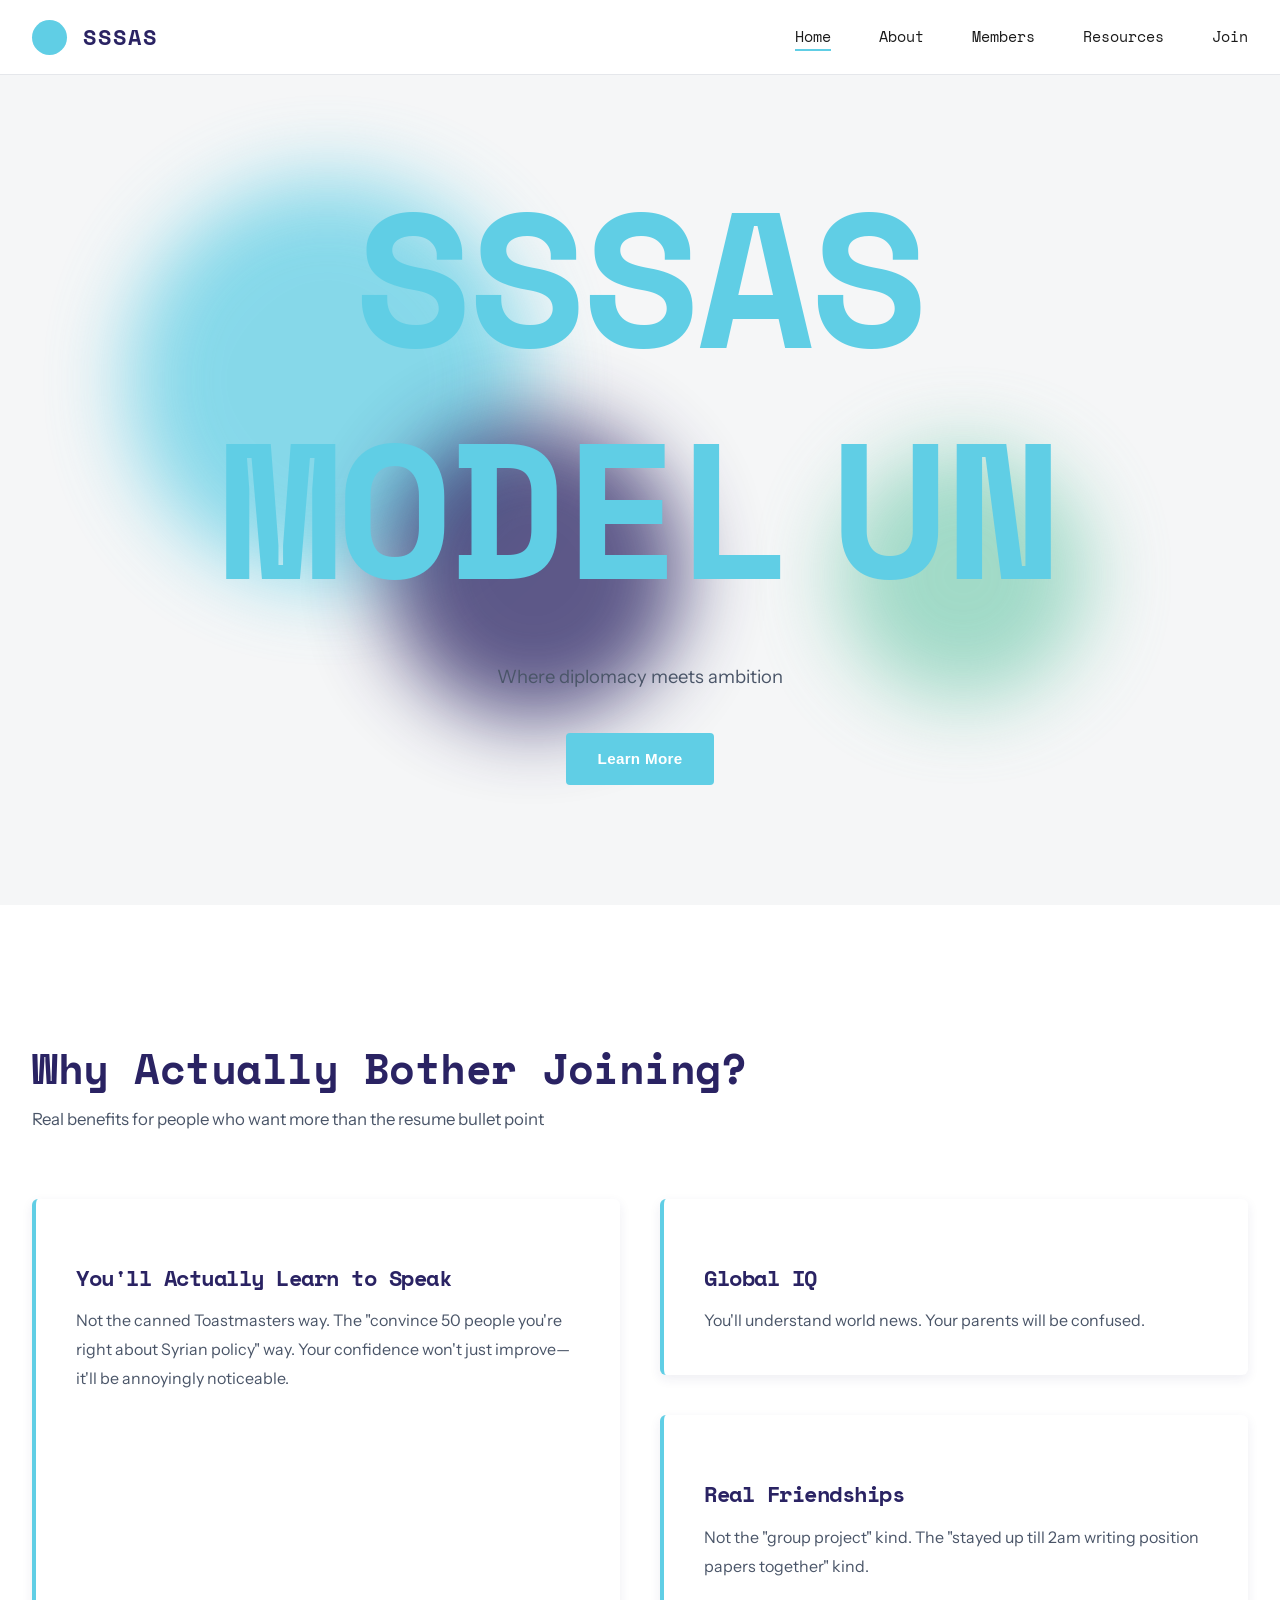
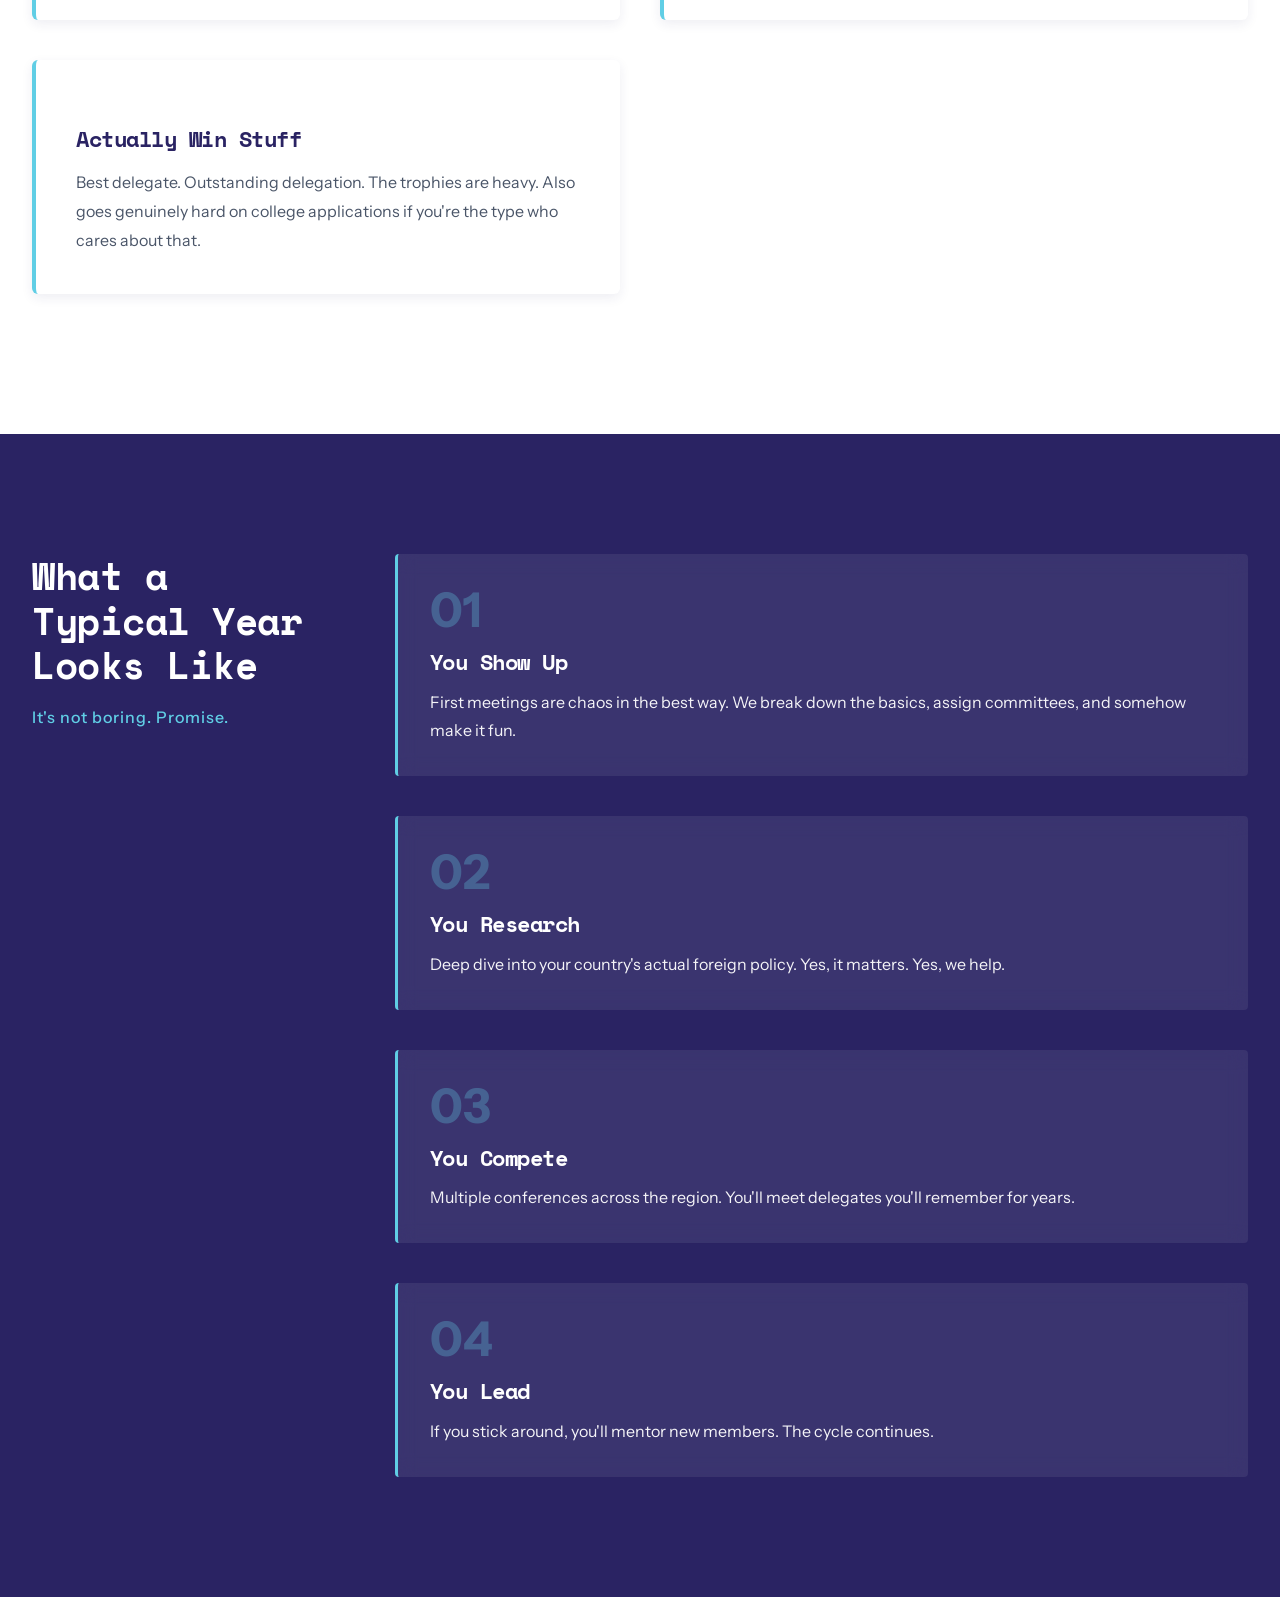
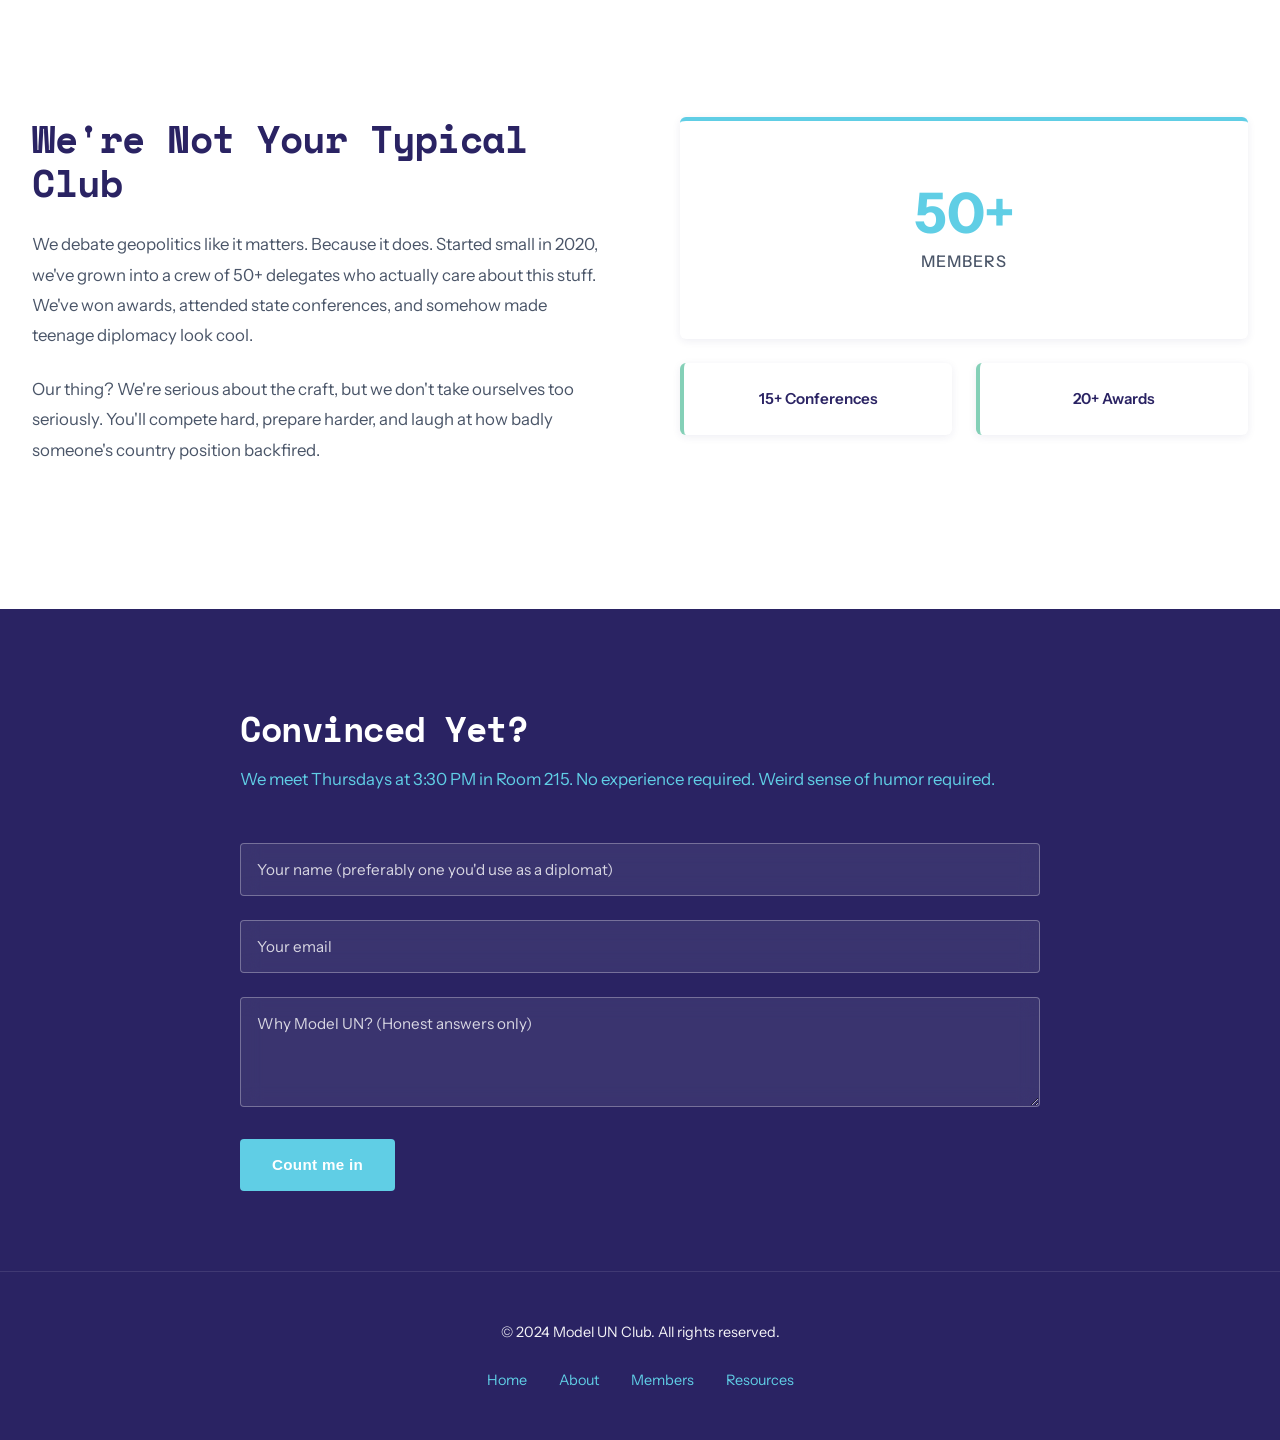
==== commit d5dc52d1: "Fixed form so it submits now. It might be reloading like crazy untill you click tho" ====
--- a/index.html
+++ b/index.html
@@ -3,7 +3,7 @@
 <head>
     <meta charset="UTF-8">
     <meta name="viewport" content="width=device-width, initial-scale=1.0">
-    <title>Model UN Club - Where Diplomacy Happens</title>
+    <title>SSSAS Model UN </title>
     <link rel="stylesheet" href="styles.css">
 </head>
 <body>
@@ -16,7 +16,7 @@
     <nav class="navbar" id="navbar">
         <div class="nav-container">
             <div class="nav-logo">
-                <div class="logo-symbol">✦</div>
+                <div class="logo-symbol"></div>
                 <span class="logo-text">SSSAS</span>
             </div>
             <ul class="nav-links" id="navLinks">
@@ -46,9 +46,9 @@
             <div class="hero-grid">
                 <div class="hero-content">
                     <h1 class="hero-title-large">
-                        <span class="hero-word saints-word">Saints</span>
-                        <span class="hero-word model-word">Model</span>
-                        <span class="hero-word un-word">UN</span>
+                        <span class="hero-word saints-word">SSSAS</span>
+                        <span class="hero-word model-word">MODEL UN</span>
+                        
                     </h1>
                     <p class="hero-subtitle">Where diplomacy meets ambition</p>
                     <button class="cta-button" onclick="scrollToSection('features')">Learn More</button>
@@ -64,22 +64,22 @@
             </div>
             <div class="features-asymmetry">
                 <div class="feature-card feature-tall">
-                    <div class="feature-icon">🗣️</div>
+                    <div class="feature-icon"></div>
                     <h3>You'll Actually Learn to Speak</h3>
                     <p>Not the canned Toastmasters way. The "convince 50 people you're right about Syrian policy" way. Your confidence won't just improve—it'll be annoyingly noticeable.</p>
                 </div>
                 <div class="feature-card ">
-                    <div class="feature-icon">🌍</div>
+                    <div class="feature-icon"></div>
                     <h3>Global IQ</h3>
                     <p>You'll understand world news. Your parents will be confused.</p>
                 </div>
                 <div class="feature-card ">
-                    <div class="feature-icon">🤝</div>
+                    <div class="feature-icon"></div>
                     <h3>Real Friendships</h3>
                     <p>Not the "group project" kind. The "stayed up till 2am writing position papers together" kind.</p>
                 </div>
                 <div class="feature-card feature-tall">
-                    <div class="feature-icon">🏆</div>
+                    <div class="feature-icon"></div>
                     <h3>Actually Win Stuff</h3>
                     <p>Best delegate. Outstanding delegation. The trophies are heavy. Also goes genuinely hard on college applications if you're the type who cares about that.</p>
                 </div>
--- a/styles.css
+++ b/styles.css
@@ -279,6 +279,7 @@
     display: flex;
     align-items: center;
     justify-content: center;
+    
 }
 
 /* Interactive Hero Blobs
@@ -325,6 +326,7 @@
     width: 100%;
     position: relative;
     z-index: 10;
+    
 }
 
 .hero-content {
@@ -342,6 +344,7 @@
     flex-direction: column;
     gap: 0.1em;
     color: var(--primary-blue);
+    word-spacing: -75px;
 }
 
 .hero-word {
